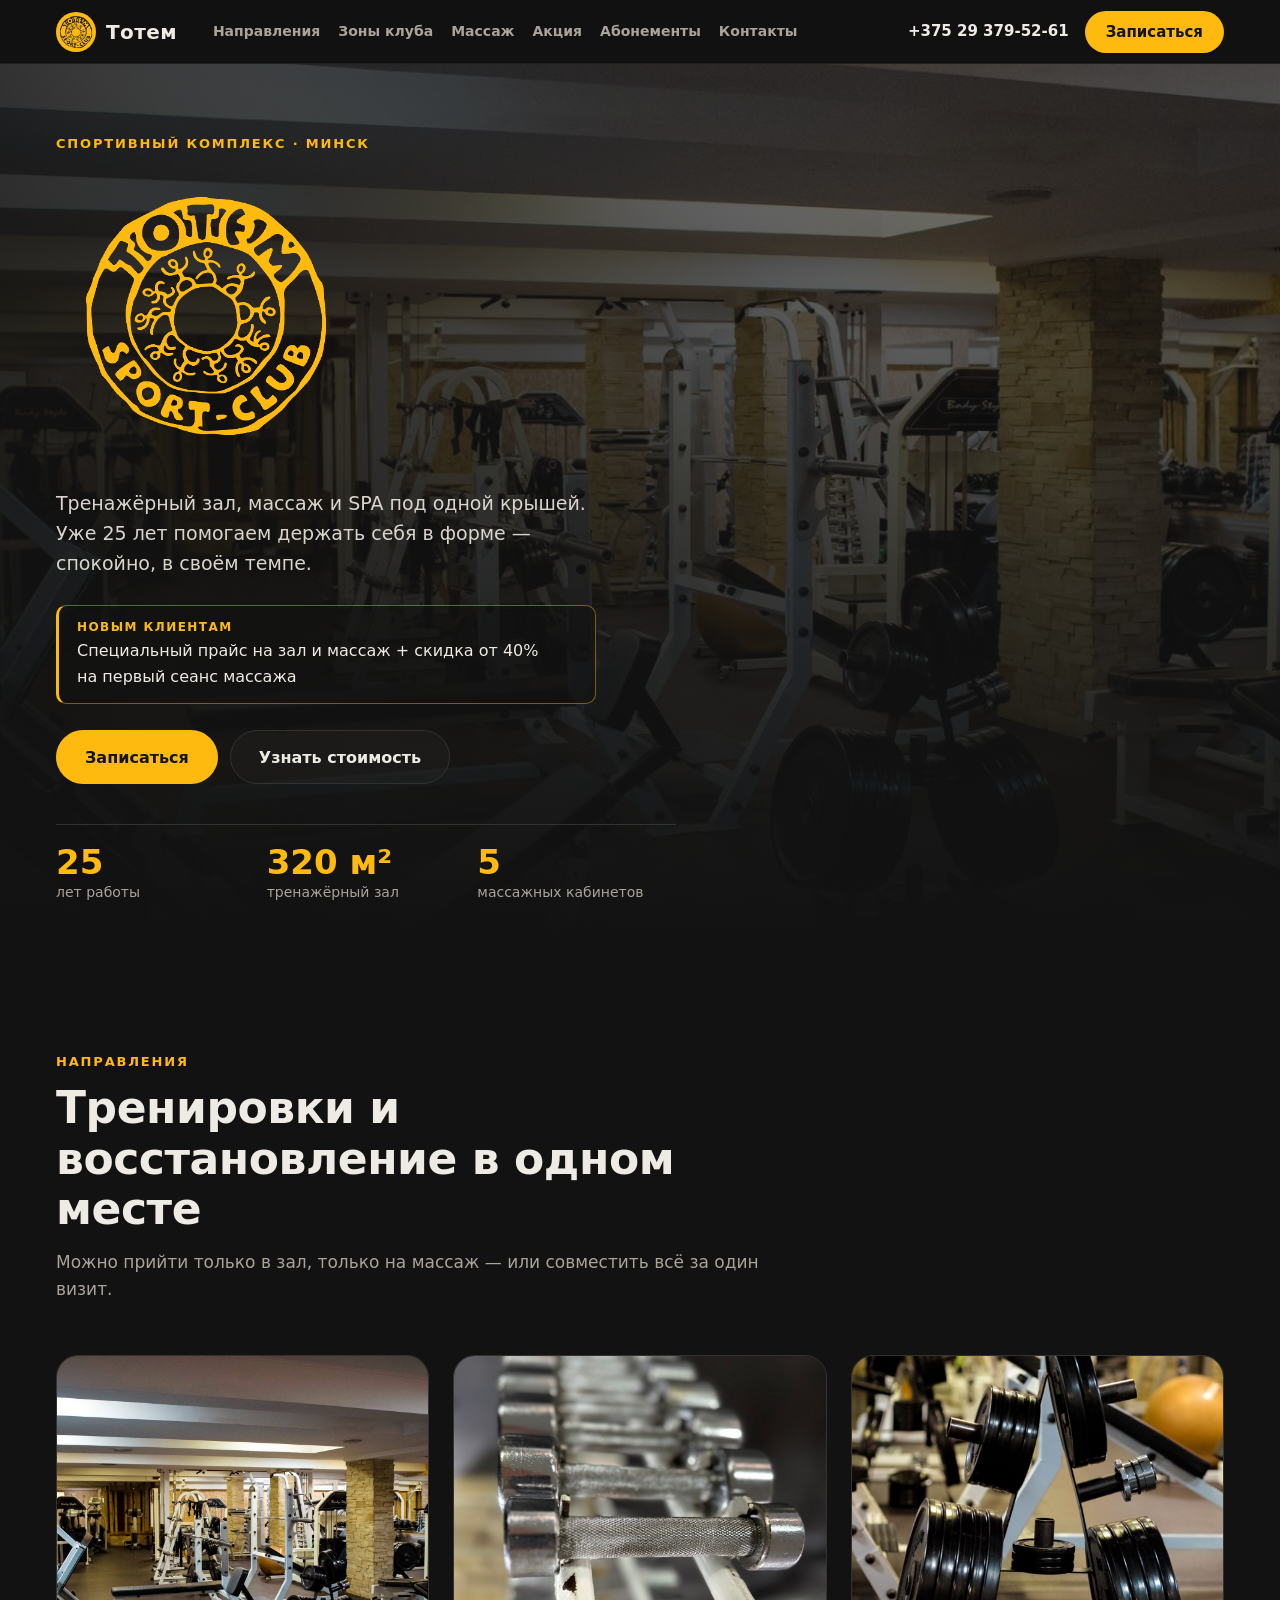
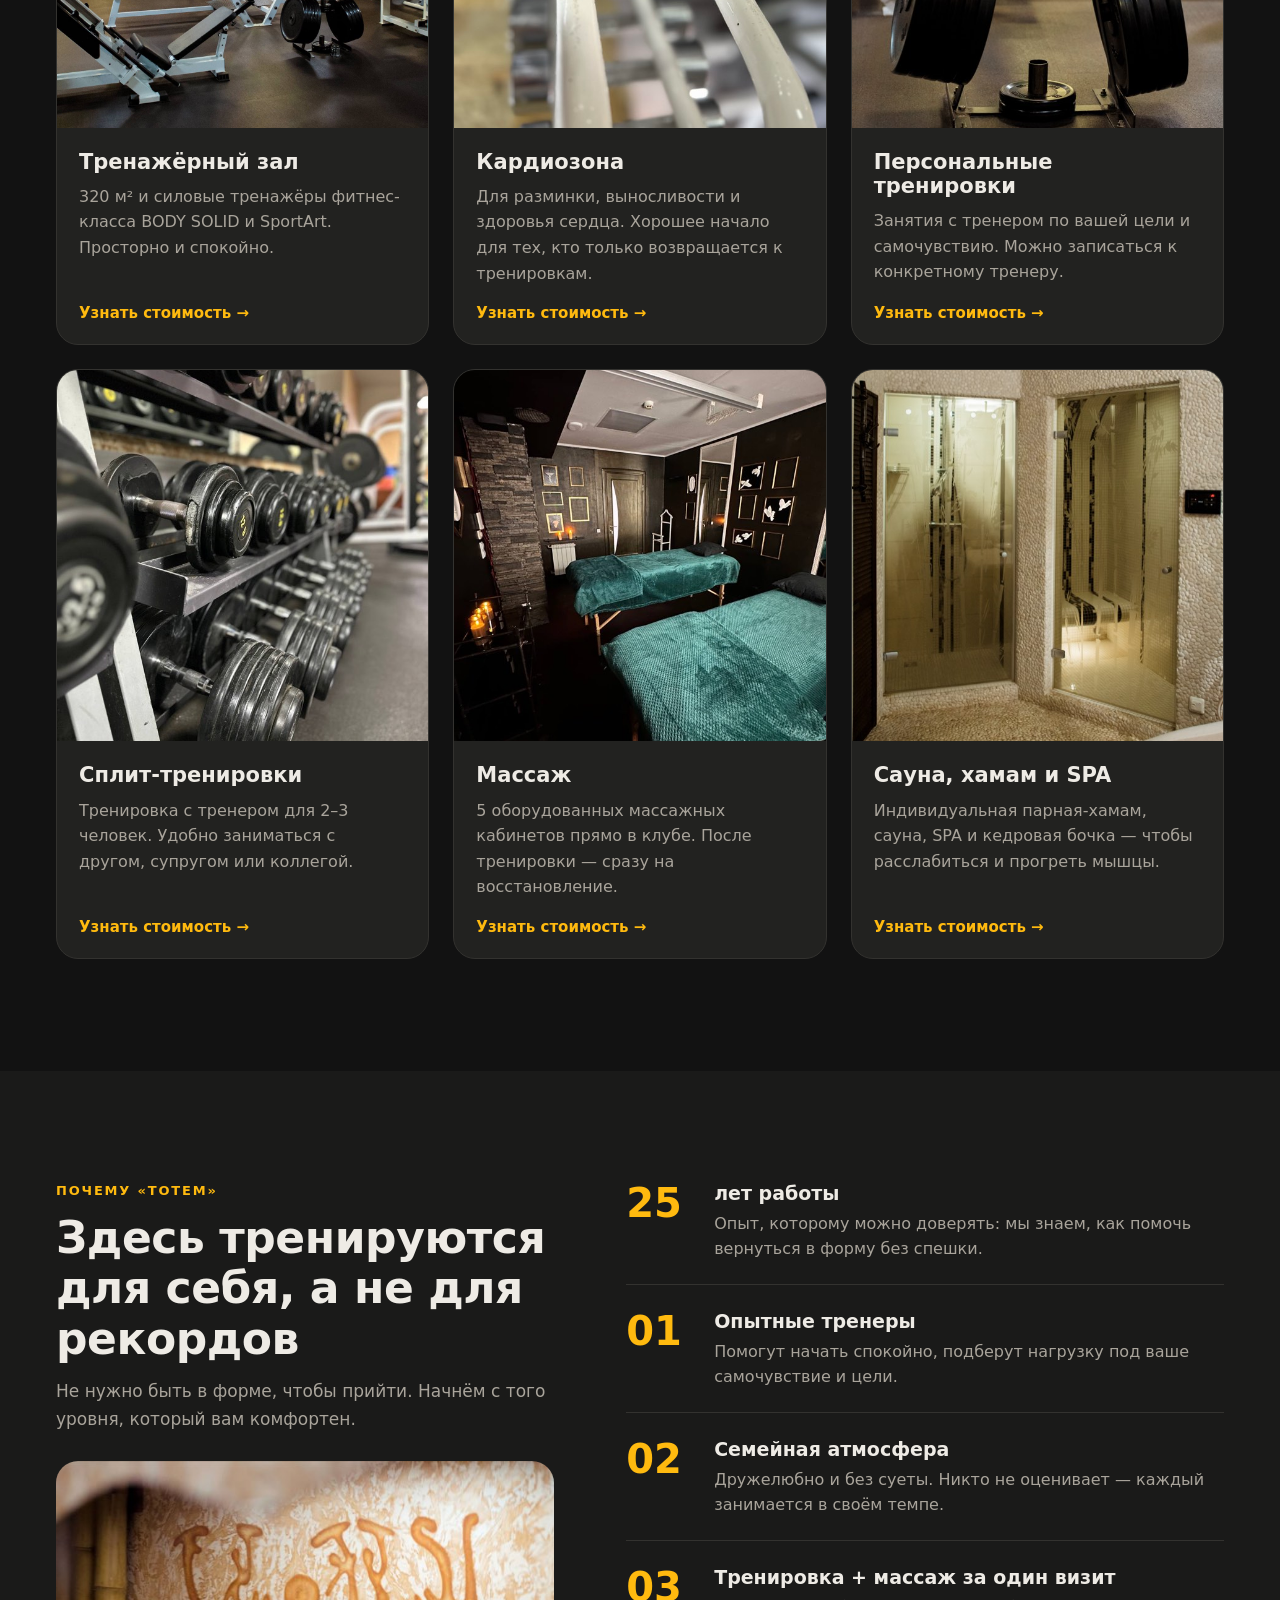
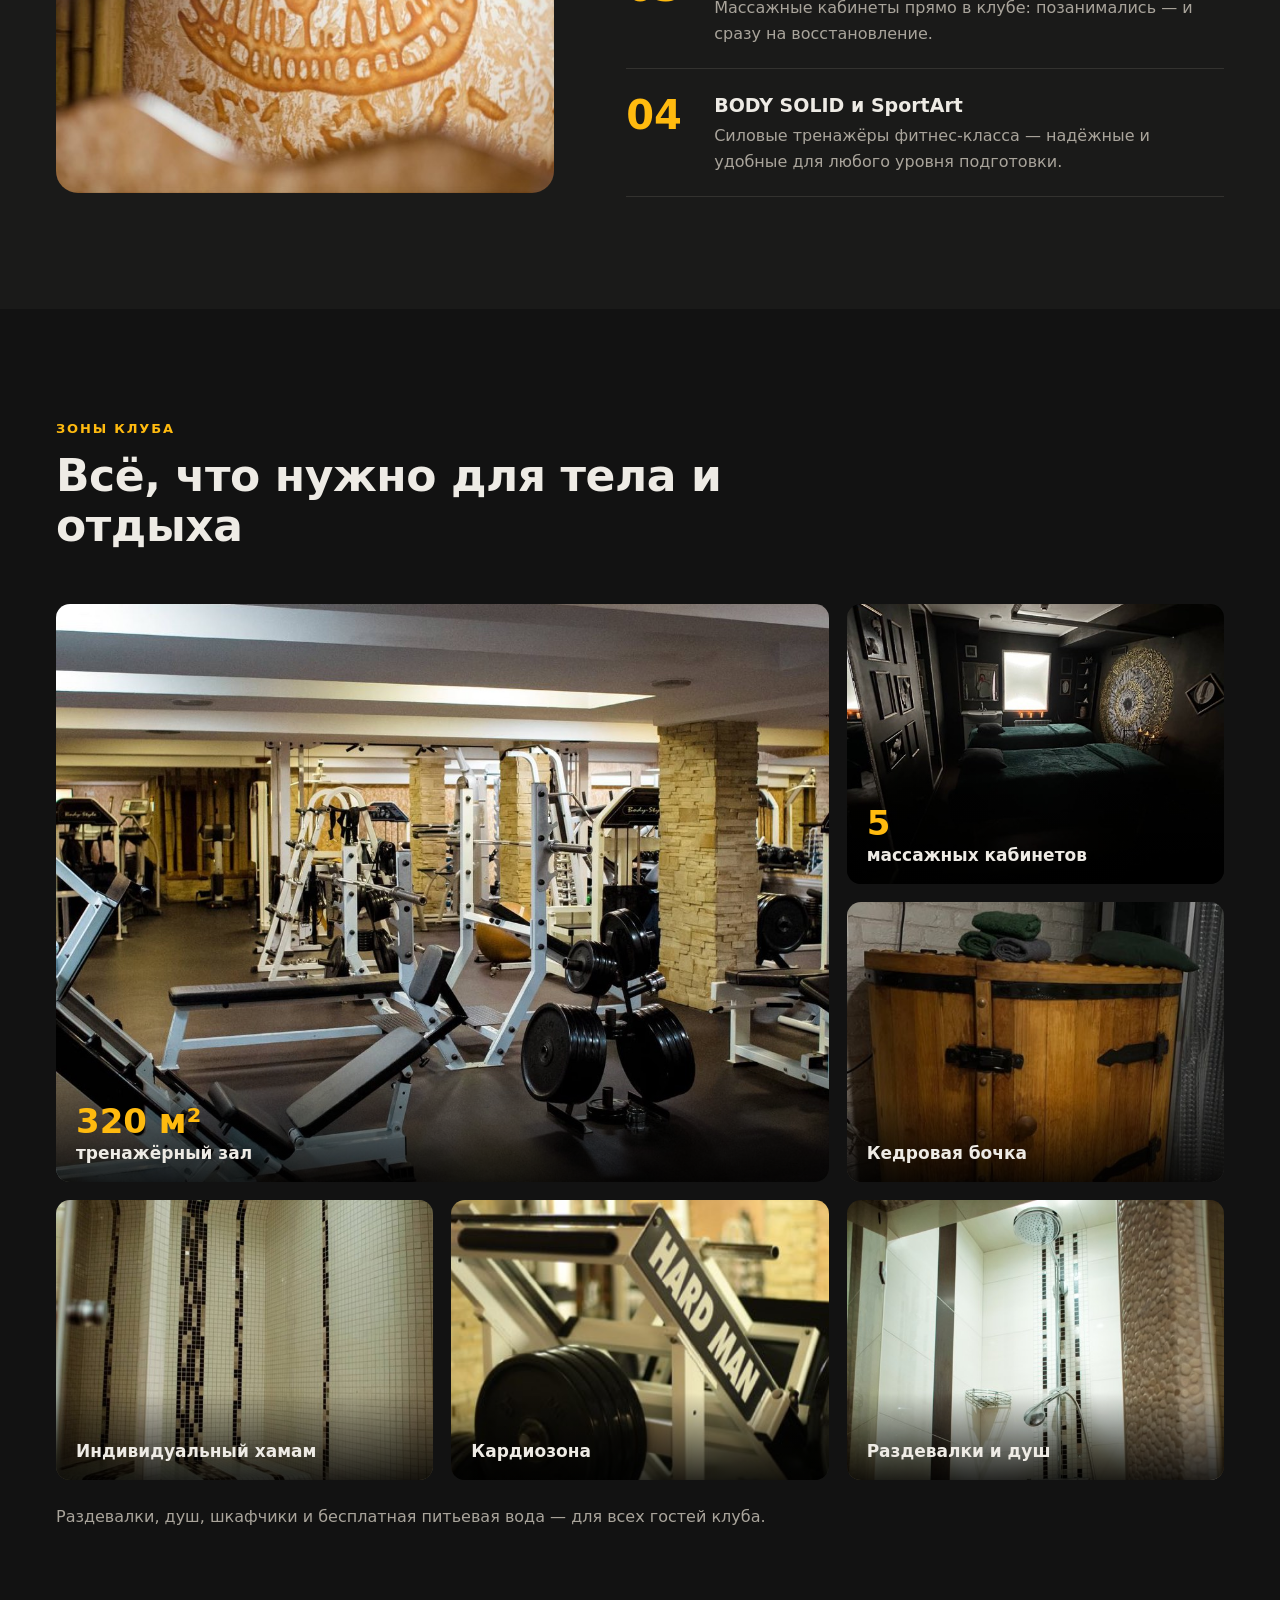
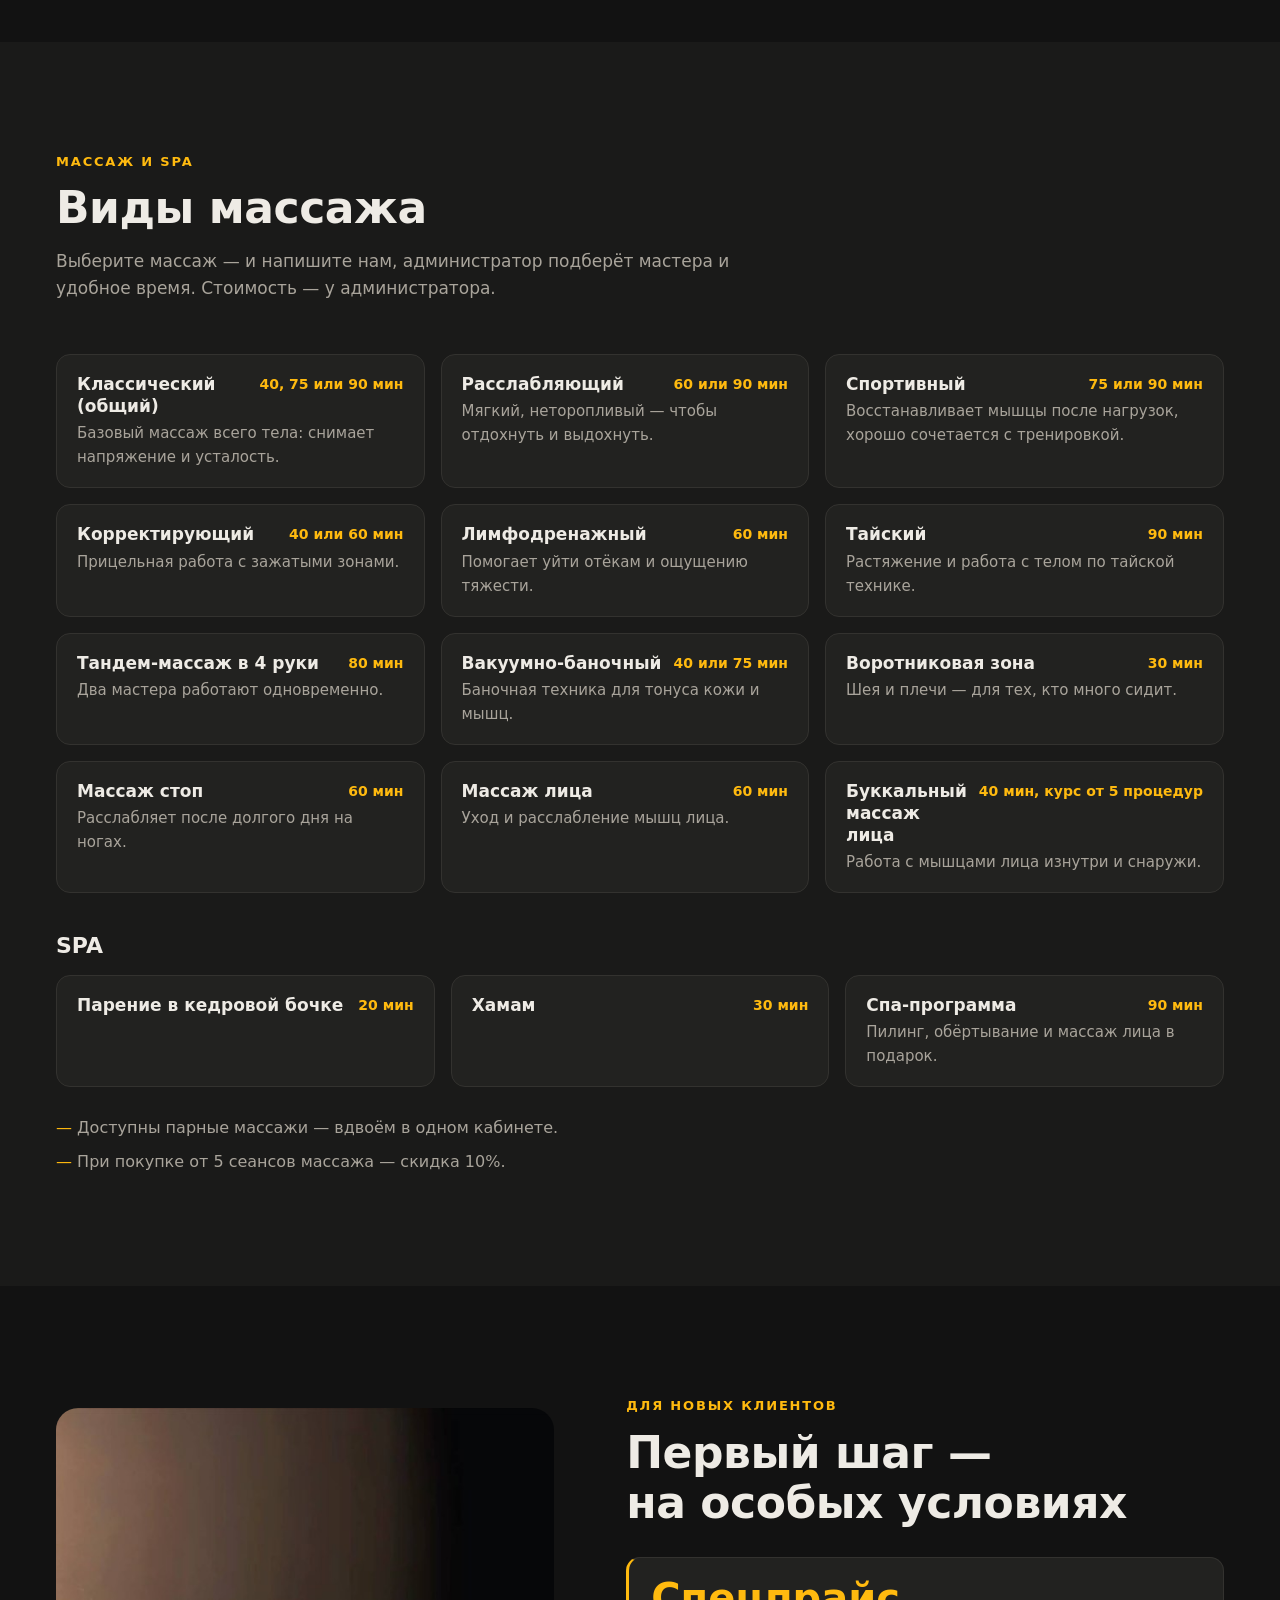
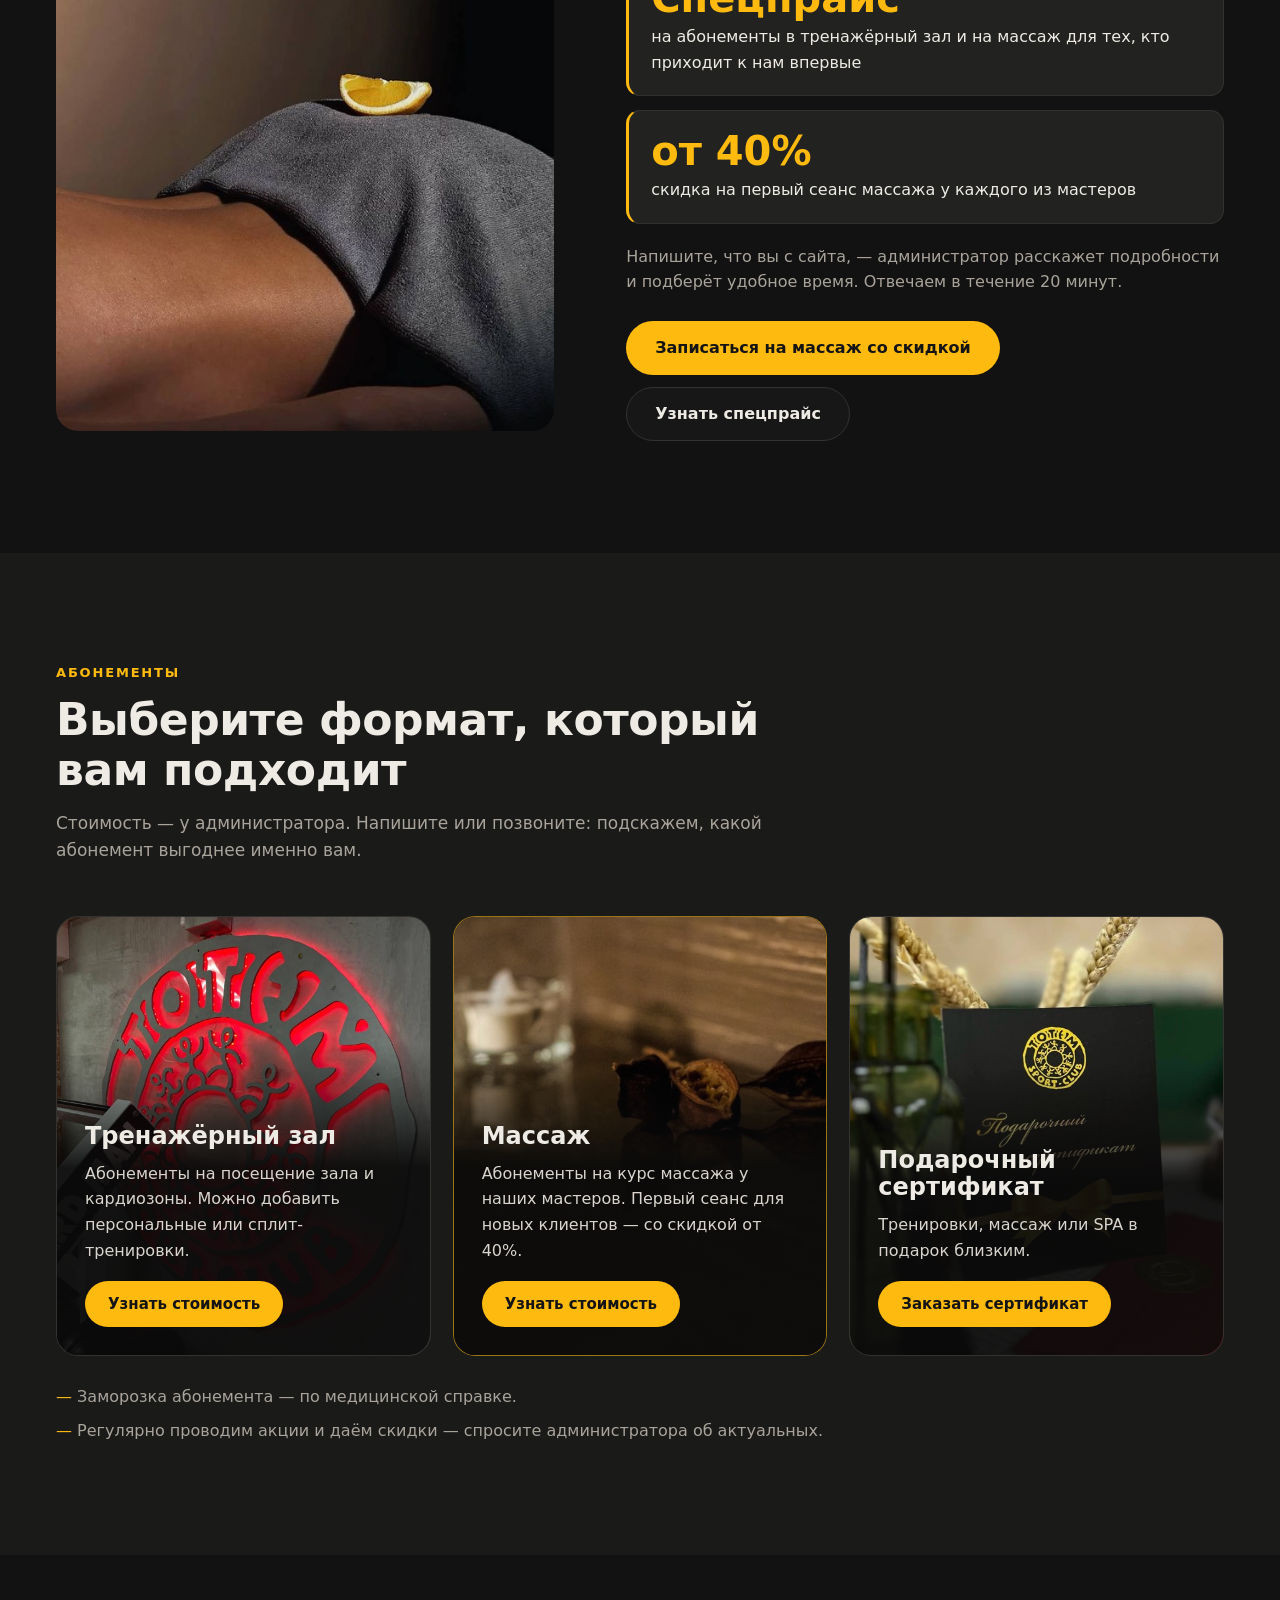
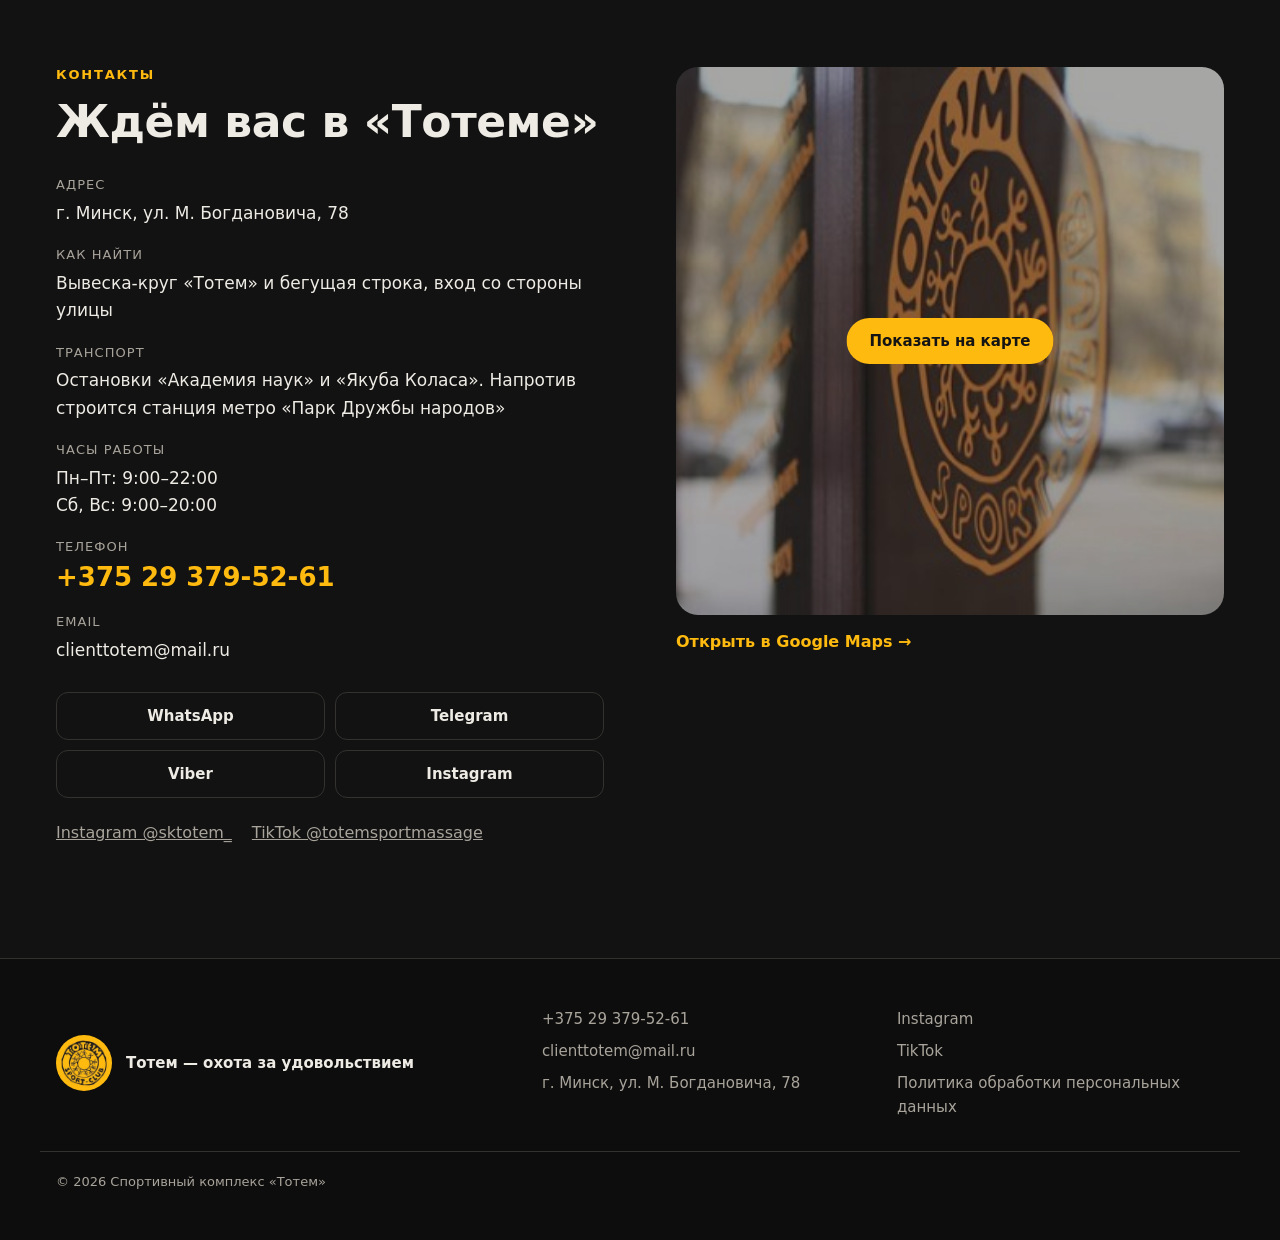
==== index.html @ 0d79fd47 "Часы работы в выходные: 9:00–20:00 Co-Authored-By: Claude Opus 5.5 <noreply@anthropic.com>" ====
<!doctype html>
<html lang="ru">
<head>
  <meta charset="utf-8">
  <meta name="viewport" content="width=device-width, initial-scale=1">
  <title>Тотем — тренажёрный зал и массаж в Минске, ул. Богдановича, 78</title>
  <meta name="description" content="Спортивный комплекс «Тотем» в Минске: тренажёрный зал 320 м², кардиозона, массаж, хамам, сауна и кедровая бочка. 25 лет работы. Спецпрайс для новых клиентов и скидка от 40% на первый массаж.">
  <meta name="theme-color" content="#121212">

  <meta property="og:type" content="website">
  <meta property="og:locale" content="ru_RU">
  <meta property="og:title" content="Тотем — охота за удовольствием">
  <meta property="og:description" content="Тренажёрный зал, массаж и SPA в Минске на ул. Богдановича, 78. 25 лет работы.">
  <meta property="og:image" content="assets/img/og.jpg">
  <!-- УТОЧНИТЬ: после выбора домена указать абсолютные og:url и og:image, canonical -->

  <link rel="icon" type="image/png" href="assets/logo/favicon.png">
  <link rel="apple-touch-icon" href="assets/logo/apple-touch-icon.png">
  <link rel="preload" as="image" href="assets/img/gym-1200.jpg" imagesrcset="assets/img/gym-600.jpg 600w, assets/img/gym-1200.jpg 1200w" imagesizes="100vw">
  <link rel="stylesheet" href="assets/css/style.css">

  <script type="application/ld+json">
  {
    "@context": "https://schema.org",
    "@type": ["HealthClub", "ExerciseGym"],
    "name": "Тотем, спортивный комплекс",
    "slogan": "Тотем — охота за удовольствием",
    "image": "assets/img/og.jpg",
    "telephone": "+375293795261",
    "email": "clienttotem@mail.ru",
    "address": {
      "@type": "PostalAddress",
      "streetAddress": "ул. М. Богдановича, 78",
      "addressLocality": "Минск",
      "addressCountry": "BY"
    },
    "openingHoursSpecification": [{
      "@type": "OpeningHoursSpecification",
      "dayOfWeek": ["Monday", "Tuesday", "Wednesday", "Thursday", "Friday"],
      "opens": "09:00",
      "closes": "22:00"
    }, {
      "@type": "OpeningHoursSpecification",
      "dayOfWeek": ["Saturday", "Sunday"],
      "opens": "09:00",
      "closes": "20:00"
    }],
    "sameAs": [
      "https://www.instagram.com/sktotem_/",
      "https://www.tiktok.com/@totemsportmassage"
    ]
  }
  </script>
</head>
<body>
  <a class="skip-link" href="#main">Перейти к содержимому</a>

  <header class="header" id="top">
    <div class="container header__inner">
      <a class="logo" href="#top" aria-label="Тотем — на главную">
        <img src="assets/logo/logo.png" width="44" height="44" alt="">
        <span class="logo__text">Тотем</span>
      </a>

      <nav class="nav" id="nav" aria-label="Основное меню">
        <ul class="nav__list">
          <li><a href="#services">Направления</a></li>
          <li><a href="#zones">Зоны клуба</a></li>
          <li><a href="#massage">Массаж</a></li>
          <li><a href="#offer">Акция</a></li>
          <li><a href="#memberships">Абонементы</a></li>
          <li><a href="#contacts">Контакты</a></li>
        </ul>
        <a class="btn btn--primary nav__cta" href="https://wa.me/375293795261" data-msg="Здравствуйте! Я с сайта. Хочу записаться.">Записаться</a>
      </nav>

      <a class="header__phone" href="tel:+375293795261">+375 29 379-52-61</a>
      <a class="btn btn--primary header__cta" href="https://wa.me/375293795261" data-msg="Здравствуйте! Я с сайта. Хочу записаться.">Записаться</a>

      <button class="burger" type="button" aria-label="Открыть меню" aria-expanded="false" aria-controls="nav">
        <span></span><span></span><span></span>
      </button>
    </div>
  </header>

  <main id="main">
    <!-- 1. Первый экран -->
    <section class="hero" aria-labelledby="hero-title">
      <picture class="hero__bg">
        <img src="assets/img/gym-1200.jpg"
             srcset="assets/img/gym-600.jpg 600w, assets/img/gym-1200.jpg 1200w"
             sizes="100vw" alt="" fetchpriority="high">
      </picture>
      <div class="container hero__inner">
        <p class="eyebrow">Спортивный комплекс · Минск</p>
        <h1 class="hero__title" id="hero-title"><img class="hero__logo" src="assets/logo/logo-yellow.png" width="500" height="500" alt="Тотем Sport-Club"></h1>
        <p class="hero__lead">Тренажёрный зал, массаж и SPA под одной крышей. Уже 25&nbsp;лет помогаем держать себя в&nbsp;форме — спокойно, в своём темпе.</p>

        <a class="hero__offer" href="#offer">
          <span class="hero__offer-tag">Новым клиентам</span>
          Специальный прайс на зал и массаж + скидка от&nbsp;40% на&nbsp;первый сеанс массажа
        </a>

        <div class="hero__actions">
          <a class="btn btn--primary btn--lg" href="https://wa.me/375293795261" data-msg="Здравствуйте! Я с сайта. Хочу записаться.">Записаться</a>
          <a class="btn btn--ghost btn--lg" href="https://wa.me/375293795261" data-msg="Здравствуйте! Я с сайта. Хочу узнать стоимость абонемента.">Узнать стоимость</a>
        </div>

        <ul class="hero__facts">
          <li><b>25</b> лет работы</li>
          <li><b>320 м²</b> тренажёрный зал</li>
          <li><b>5</b> массажных кабинетов</li>
        </ul>
      </div>
    </section>

    <!-- 2. Направления -->
    <section class="section" id="services" aria-labelledby="services-title">
      <div class="container">
        <header class="section__head">
          <p class="eyebrow">Направления</p>
          <h2 class="section__title" id="services-title">Тренировки и восстановление в одном месте</h2>
          <p class="section__lead">Можно прийти только в зал, только на массаж — или совместить всё за один визит.</p>
        </header>

        <!-- ЧЕРНОВИК: заменить текстом клиента -->
        <div class="cards">
          <article class="card">
            <img class="card__img" src="assets/img/gym-600.jpg" srcset="assets/img/gym-600.jpg 600w, assets/img/gym-1200.jpg 1200w" sizes="(min-width: 1024px) 380px, (min-width: 640px) 50vw, 100vw" width="600" height="600" loading="lazy" alt="Тренажёрный зал «Тотем»: силовые тренажёры и кирпичные колонны">
            <div class="card__body">
              <h3 class="card__title">Тренажёрный зал</h3>
              <p>320&nbsp;м² и силовые тренажёры фитнес-класса BODY SOLID и SportArt. Просторно и спокойно.</p>
              <a class="card__link" href="https://wa.me/375293795261" data-msg="Здравствуйте! Я с сайта. Хочу узнать стоимость абонемента в тренажёрный зал.">Узнать стоимость →</a>
            </div>
          </article>

          <article class="card">
            <img class="card__img" src="assets/img/chrome-600.jpg" srcset="assets/img/chrome-600.jpg 600w, assets/img/chrome-1200.jpg 1200w" sizes="(min-width: 1024px) 380px, (min-width: 640px) 50vw, 100vw" width="600" height="800" loading="lazy" alt="Ряд хромированных гантелей">
            <div class="card__body">
              <h3 class="card__title">Кардиозона</h3>
              <p>Для разминки, выносливости и здоровья сердца. Хорошее начало для тех, кто только возвращается к тренировкам.</p>
              <a class="card__link" href="https://wa.me/375293795261" data-msg="Здравствуйте! Я с сайта. Хочу узнать стоимость абонемента в тренажёрный зал.">Узнать стоимость →</a>
            </div>
          </article>

          <article class="card">
            <img class="card__img" src="assets/img/plates-600.jpg" srcset="assets/img/plates-600.jpg 600w, assets/img/plates-1200.jpg 1200w" sizes="(min-width: 1024px) 380px, (min-width: 640px) 50vw, 100vw" width="600" height="900" loading="lazy" alt="Стойка с блинами для штанги в тренажёрном зале">
            <div class="card__body">
              <h3 class="card__title">Персональные тренировки</h3>
              <p>Занятия с тренером по вашей цели и самочувствию. Можно записаться к конкретному тренеру.</p>
              <a class="card__link" href="https://wa.me/375293795261" data-msg="Здравствуйте! Я с сайта. Хочу узнать стоимость персональных тренировок.">Узнать стоимость →</a>
            </div>
          </article>

          <article class="card">
            <img class="card__img" src="assets/img/dumbbells-600.jpg" srcset="assets/img/dumbbells-600.jpg 600w, assets/img/dumbbells-1200.jpg 960w" sizes="(min-width: 1024px) 380px, (min-width: 640px) 50vw, 100vw" width="600" height="800" loading="lazy" alt="Стойка с гантелями в зале">
            <div class="card__body">
              <h3 class="card__title">Сплит-тренировки</h3>
              <p>Тренировка с тренером для 2–3 человек. Удобно заниматься с другом, супругом или коллегой.</p>
              <a class="card__link" href="https://wa.me/375293795261" data-msg="Здравствуйте! Я с сайта. Хочу узнать стоимость сплит-тренировок.">Узнать стоимость →</a>
            </div>
          </article>

          <article class="card">
            <img class="card__img" src="assets/img/massage-600.jpg" srcset="assets/img/massage-600.jpg 600w, assets/img/massage-1200.jpg 960w" sizes="(min-width: 1024px) 380px, (min-width: 640px) 50vw, 100vw" width="600" height="800" loading="lazy" alt="Массажный кабинет с двумя столами и тёплым светом свечей">
            <div class="card__body">
              <h3 class="card__title">Массаж</h3>
              <p>5 оборудованных массажных кабинетов прямо в клубе. После тренировки — сразу на восстановление.</p>
              <a class="card__link" href="https://wa.me/375293795261" data-msg="Здравствуйте! Я с сайта. Хочу узнать стоимость массажа.">Узнать стоимость →</a>
            </div>
          </article>

          <article class="card">
            <img class="card__img card__img--doors" src="assets/img/hamam-doors-600.jpg" srcset="assets/img/hamam-doors-600.jpg 600w, assets/img/hamam-doors-1200.jpg 1200w" sizes="(min-width: 1024px) 380px, (min-width: 640px) 50vw, 100vw" width="600" height="900" loading="lazy" alt="Стеклянные двери в хамам и душевую">
            <div class="card__body">
              <h3 class="card__title">Сауна, хамам и SPA</h3>
              <p>Индивидуальная парная-хамам, сауна, SPA и кедровая бочка — чтобы расслабиться и прогреть мышцы.</p>
              <a class="card__link" href="https://wa.me/375293795261" data-msg="Здравствуйте! Я с сайта. Хочу узнать стоимость сауны, хамама и SPA.">Узнать стоимость →</a>
            </div>
          </article>
        </div>
      </div>
    </section>

    <!-- 3. Почему мы -->
    <section class="section section--alt" id="why" aria-labelledby="why-title">
      <div class="container why">
        <div class="why__intro">
          <p class="eyebrow">Почему «Тотем»</p>
          <h2 class="section__title" id="why-title">Здесь тренируются для себя, а&nbsp;не&nbsp;для рекордов</h2>
          <p class="section__lead">Не нужно быть в форме, чтобы прийти. Начнём с того уровня, который вам комфортен.</p>
          <img class="why__img" src="assets/img/wallart-600.jpg" srcset="assets/img/wallart-600.jpg 600w, assets/img/wallart-1200.jpg 1200w" sizes="(min-width: 1024px) 480px, 100vw" width="600" height="400" loading="lazy" alt="Рисунок в стиле наскальной живописи на стене клуба">
        </div>
        <ol class="why__list">
          <li>
            <span class="why__num">25</span>
            <div><h3>лет работы</h3><p>Опыт, которому можно доверять: мы знаем, как помочь вернуться в форму без спешки.</p></div>
          </li>
          <li>
            <span class="why__num">01</span>
            <!-- УТОЧНИТЬ: формулировку про тренеров («сертифицированные, опыт от 20 лет») -->
            <div><h3>Опытные тренеры</h3><p>Помогут начать спокойно, подберут нагрузку под ваше самочувствие и цели.</p></div>
          </li>
          <li>
            <span class="why__num">02</span>
            <div><h3>Семейная атмосфера</h3><p>Дружелюбно и без суеты. Никто не оценивает — каждый занимается в своём темпе.</p></div>
          </li>
          <li>
            <span class="why__num">03</span>
            <div><h3>Тренировка + массаж за один визит</h3><p>Массажные кабинеты прямо в клубе: позанимались — и сразу на восстановление.</p></div>
          </li>
          <li>
            <span class="why__num">04</span>
            <div><h3>BODY SOLID и SportArt</h3><p>Силовые тренажёры фитнес-класса — надёжные и удобные для любого уровня подготовки.</p></div>
          </li>
        </ol>
      </div>
    </section>

    <!-- 4. Зоны клуба -->
    <section class="section" id="zones" aria-labelledby="zones-title">
      <div class="container">
        <header class="section__head">
          <p class="eyebrow">Зоны клуба</p>
          <h2 class="section__title" id="zones-title">Всё, что нужно для тела и отдыха</h2>
        </header>

        <div class="zones">
          <figure class="zone zone--wide">
            <img src="assets/img/gym-600.jpg" srcset="assets/img/gym-600.jpg 600w, assets/img/gym-1200.jpg 1200w" sizes="(min-width: 1024px) 760px, 100vw" width="600" height="600" loading="lazy" alt="Общий вид тренажёрного зала">
            <figcaption><b>320 м²</b> тренажёрный зал</figcaption>
          </figure>
          <figure class="zone">
            <img src="assets/img/massage2-600.jpg" srcset="assets/img/massage2-600.jpg 600w, assets/img/massage2-1200.jpg 960w" sizes="(min-width: 1024px) 380px, 50vw" width="600" height="800" loading="lazy" alt="Массажный кабинет в приглушённом свете">
            <figcaption><b>5</b> массажных кабинетов</figcaption>
          </figure>
          <figure class="zone">
            <img class="zone__img--barrel" src="assets/img/barrel-600.jpg" srcset="assets/img/barrel-600.jpg 600w, assets/img/barrel-1200.jpg 960w" sizes="(min-width: 1024px) 380px, 50vw" width="600" height="800" loading="lazy" alt="Деревянная кедровая бочка">
            <figcaption>Кедровая бочка</figcaption>
          </figure>
          <figure class="zone">
            <img src="assets/img/hamam-600.jpg" srcset="assets/img/hamam-600.jpg 600w, assets/img/hamam-1200.jpg 853w" sizes="(min-width: 1024px) 380px, 50vw" width="600" height="900" loading="lazy" alt="Индивидуальный хамам с мозаичной отделкой">
            <figcaption>Индивидуальный хамам</figcaption>
          </figure>
          <figure class="zone">
            <img class="zone__img--hardman" src="assets/img/hardman-wide-600.jpg" srcset="assets/img/hardman-wide-600.jpg 600w, assets/img/hardman-wide-1200.jpg 1200w" sizes="(min-width: 1024px) 380px, 50vw" width="600" height="337" loading="lazy" alt="Тренажёр Hard Man с блинами в зале">
            <figcaption>Кардиозона</figcaption>
          </figure>
          <figure class="zone">
            <img class="zone__img--top" src="assets/img/shower-600.jpg" srcset="assets/img/shower-600.jpg 600w, assets/img/shower-1200.jpg 1200w" sizes="(min-width: 1024px) 380px, 50vw" width="600" height="900" loading="lazy" alt="Душевая с мозаичной плиткой">
            <figcaption>Раздевалки и душ</figcaption>
          </figure>
        </div>

        <p class="zones__note">Раздевалки, душ, шкафчики и бесплатная питьевая вода — для всех гостей клуба.</p>
      </div>
    </section>

    <!-- 5. Массаж и SPA -->
    <section class="section section--alt" id="massage" aria-labelledby="massage-title">
      <div class="container">
        <header class="section__head">
          <p class="eyebrow">Массаж и SPA</p>
          <h2 class="section__title" id="massage-title">Виды массажа</h2>
          <p class="section__lead">Выберите массаж — и напишите нам, администратор подберёт мастера и удобное время. Стоимость — у администратора.</p>
        </header>

        <!-- ЧЕРНОВИК: короткие описания массажей заменить текстом клиента. Названия и длительность — из прайса клуба -->
        <ul class="massages">
          <li>
            <a class="massage" href="https://wa.me/375293795261" data-msg="Здравствуйте! Я с сайта. Хочу записаться на массаж: классический (общий).">
              <span class="massage__name">Классический (общий)</span>
              <span class="massage__time">40, 75 или 90 мин</span>
              <span class="massage__desc">Базовый массаж всего тела: снимает напряжение и усталость.</span>
            </a>
          </li>
          <li>
            <a class="massage" href="https://wa.me/375293795261" data-msg="Здравствуйте! Я с сайта. Хочу записаться на массаж: расслабляющий.">
              <span class="massage__name">Расслабляющий</span>
              <span class="massage__time">60 или 90 мин</span>
              <span class="massage__desc">Мягкий, неторопливый — чтобы отдохнуть и выдохнуть.</span>
            </a>
          </li>
          <li>
            <a class="massage" href="https://wa.me/375293795261" data-msg="Здравствуйте! Я с сайта. Хочу записаться на массаж: спортивный.">
              <span class="massage__name">Спортивный</span>
              <span class="massage__time">75 или 90 мин</span>
              <span class="massage__desc">Восстанавливает мышцы после нагрузок, хорошо сочетается с тренировкой.</span>
            </a>
          </li>
          <li>
            <a class="massage" href="https://wa.me/375293795261" data-msg="Здравствуйте! Я с сайта. Хочу записаться на массаж: корректирующий.">
              <span class="massage__name">Корректирующий</span>
              <span class="massage__time">40 или 60 мин</span>
              <span class="massage__desc">Прицельная работа с зажатыми зонами.</span>
            </a>
          </li>
          <li>
            <a class="massage" href="https://wa.me/375293795261" data-msg="Здравствуйте! Я с сайта. Хочу записаться на массаж: лимфодренажный.">
              <span class="massage__name">Лимфодренажный</span>
              <span class="massage__time">60 мин</span>
              <span class="massage__desc">Помогает уйти отёкам и ощущению тяжести.</span>
            </a>
          </li>
          <li>
            <a class="massage" href="https://wa.me/375293795261" data-msg="Здравствуйте! Я с сайта. Хочу записаться на массаж: тайский.">
              <span class="massage__name">Тайский</span>
              <span class="massage__time">90 мин</span>
              <span class="massage__desc">Растяжение и работа с телом по тайской технике.</span>
            </a>
          </li>
          <li>
            <a class="massage" href="https://wa.me/375293795261" data-msg="Здравствуйте! Я с сайта. Хочу записаться: тандем-массаж в 4 руки.">
              <span class="massage__name">Тандем-массаж в 4 руки</span>
              <span class="massage__time">80 мин</span>
              <span class="massage__desc">Два мастера работают одновременно.</span>
            </a>
          </li>
          <li>
            <a class="massage" href="https://wa.me/375293795261" data-msg="Здравствуйте! Я с сайта. Хочу записаться на массаж: вакуумно-баночный.">
              <span class="massage__name">Вакуумно-баночный</span>
              <span class="massage__time">40 или 75 мин</span>
              <span class="massage__desc">Баночная техника для тонуса кожи и мышц.</span>
            </a>
          </li>
          <li>
            <a class="massage" href="https://wa.me/375293795261" data-msg="Здравствуйте! Я с сайта. Хочу записаться на массаж: воротниковая зона.">
              <span class="massage__name">Воротниковая зона</span>
              <span class="massage__time">30 мин</span>
              <span class="massage__desc">Шея и плечи — для тех, кто много сидит.</span>
            </a>
          </li>
          <li>
            <a class="massage" href="https://wa.me/375293795261" data-msg="Здравствуйте! Я с сайта. Хочу записаться: массаж стоп.">
              <span class="massage__name">Массаж стоп</span>
              <span class="massage__time">60 мин</span>
              <span class="massage__desc">Расслабляет после долгого дня на ногах.</span>
            </a>
          </li>
          <li>
            <a class="massage" href="https://wa.me/375293795261" data-msg="Здравствуйте! Я с сайта. Хочу записаться: массаж лица.">
              <span class="massage__name">Массаж лица</span>
              <span class="massage__time">60 мин</span>
              <span class="massage__desc">Уход и расслабление мышц лица.</span>
            </a>
          </li>
          <li>
            <a class="massage" href="https://wa.me/375293795261" data-msg="Здравствуйте! Я с сайта. Хочу записаться: буккальный массаж лица.">
              <span class="massage__name">Буккальный массаж лица</span>
              <span class="massage__time">40 мин, курс от 5 процедур</span>
              <span class="massage__desc">Работа с мышцами лица изнутри и снаружи.</span>
            </a>
          </li>
        </ul>

        <h3 class="massages__subtitle">SPA</h3>
        <ul class="massages massages--spa">
          <li>
            <a class="massage" href="https://wa.me/375293795261" data-msg="Здравствуйте! Я с сайта. Хочу записаться: парение в кедровой бочке.">
              <span class="massage__name">Парение в кедровой бочке</span>
              <span class="massage__time">20 мин</span>
            </a>
          </li>
          <li>
            <a class="massage" href="https://wa.me/375293795261" data-msg="Здравствуйте! Я с сайта. Хочу записаться: хамам.">
              <span class="massage__name">Хамам</span>
              <span class="massage__time">30 мин</span>
            </a>
          </li>
          <li>
            <a class="massage" href="https://wa.me/375293795261" data-msg="Здравствуйте! Я с сайта. Хочу записаться: спа-программа.">
              <span class="massage__name">Спа-программа</span>
              <span class="massage__time">90 мин</span>
              <span class="massage__desc">Пилинг, обёртывание и массаж лица в подарок.</span>
            </a>
          </li>
        </ul>

        <ul class="plans__notes">
          <li>Доступны парные массажи — вдвоём в одном кабинете.</li>
          <li>При покупке от 5 сеансов массажа — скидка 10%.</li>
        </ul>
      </div>
    </section>

    <!-- 6. Акция для новых клиентов -->
    <section class="section" id="offer" aria-labelledby="offer-title">
      <div class="container offer">
        <div class="offer__media">
          <img src="assets/img/massage-promo-600.jpg" srcset="assets/img/massage-promo-600.jpg 600w, assets/img/massage-promo-1200.jpg 1048w" sizes="(min-width: 1024px) 480px, 100vw" width="600" height="733" loading="lazy" alt="Спина под полотенцем на массажном столе">
        </div>
        <div class="offer__body">
          <p class="eyebrow">Для новых клиентов</p>
          <h2 class="section__title" id="offer-title">Первый шаг — на&nbsp;особых условиях</h2>
          <ul class="offer__list">
            <li>
              <span class="offer__big">Спецпрайс</span>
              <span>на абонементы в тренажёрный зал и на массаж для тех, кто приходит к нам впервые</span>
            </li>
            <li>
              <span class="offer__big">от 40%</span>
              <span>скидка на первый сеанс массажа у каждого из мастеров</span>
            </li>
          </ul>
          <!-- УТОЧНИТЬ: условия акции, которые можно показать на сайте -->
          <p class="offer__hint">Напишите, что вы с сайта, — администратор расскажет подробности и подберёт удобное время. Отвечаем в течение 20 минут.</p>
          <div class="offer__actions">
            <a class="btn btn--primary btn--lg" href="https://wa.me/375293795261" data-msg="Здравствуйте! Я с сайта. Хочу записаться на массаж со скидкой для новых клиентов.">Записаться на массаж со скидкой</a>
            <a class="btn btn--ghost btn--lg" href="https://wa.me/375293795261" data-msg="Здравствуйте! Я с сайта. Хочу узнать спецпрайс для новых клиентов.">Узнать спецпрайс</a>
          </div>
        </div>
      </div>
    </section>

    <!-- 7. Абонементы -->
    <section class="section section--alt" id="memberships" aria-labelledby="memberships-title">
      <div class="container">
        <header class="section__head">
          <p class="eyebrow">Абонементы</p>
          <h2 class="section__title" id="memberships-title">Выберите формат, который вам подходит</h2>
          <p class="section__lead">Стоимость — у администратора. Напишите или позвоните: подскажем, какой абонемент выгоднее именно вам.</p>
        </header>

        <!-- УТОЧНИТЬ: список видов абонементов (без цен) -->
        <div class="plans">
          <article class="plan plan--photo">
            <img src="assets/img/logo-wall-600.jpg" srcset="assets/img/logo-wall-600.jpg 600w, assets/img/logo-wall-960.jpg 960w" sizes="(min-width: 768px) 380px, 100vw" width="600" height="800" loading="lazy" alt="Светящийся логотип «Тотем Sport-Club» на стене зала">
            <div class="plan__overlay">
              <h3 class="plan__title">Тренажёрный зал</h3>
              <p>Абонементы на посещение зала и кардиозоны. Можно добавить персональные или сплит-тренировки.</p>
              <a class="btn btn--primary" href="https://wa.me/375293795261" data-msg="Здравствуйте! Я с сайта. Хочу узнать стоимость абонемента в тренажёрный зал.">Узнать стоимость</a>
            </div>
          </article>
          <article class="plan plan--photo plan--accent">
            <img class="plan__img--spa" src="assets/img/spa-600.jpg" srcset="assets/img/spa-600.jpg 600w, assets/img/spa-1200.jpg 1200w" sizes="1000px" width="600" height="400" loading="lazy" alt="Свечи и сухоцветы на полке в SPA-зоне">
            <div class="plan__overlay">
              <h3 class="plan__title">Массаж</h3>
              <p>Абонементы на курс массажа у наших мастеров. Первый сеанс для новых клиентов — со скидкой от 40%.</p>
              <a class="btn btn--primary" href="https://wa.me/375293795261" data-msg="Здравствуйте! Я с сайта. Хочу узнать стоимость абонемента на массаж.">Узнать стоимость</a>
            </div>
          </article>
          <article class="plan plan--photo">
            <img class="plan__img--cert" src="assets/img/certificate-600.jpg" srcset="assets/img/certificate-600.jpg 600w, assets/img/certificate-1200.jpg 960w" sizes="(min-width: 1024px) 380px, 100vw" width="600" height="800" loading="lazy" alt="Подарочный сертификат «Тотем» в чёрном конверте с золотой лентой">
            <div class="plan__overlay">
              <h3 class="plan__title">Подарочный сертификат</h3>
              <p>Тренировки, массаж или SPA в подарок близким.</p>
              <a class="btn btn--primary" href="https://wa.me/375293795261" data-msg="Здравствуйте! Я с сайта. Хочу купить подарочный сертификат.">Заказать сертификат</a>
            </div>
          </article>
        </div>

        <ul class="plans__notes">
          <li>Заморозка абонемента — по медицинской справке.</li>
          <li>Регулярно проводим акции и даём скидки — спросите администратора об актуальных.</li>
        </ul>
      </div>
    </section>

    <!-- 8. Контакты -->
    <section class="section" id="contacts" aria-labelledby="contacts-title">
      <div class="container contacts">
        <div class="contacts__info">
          <p class="eyebrow">Контакты</p>
          <h2 class="section__title" id="contacts-title">Ждём вас в «Тотеме»</h2>

          <dl class="contacts__list">
            <div>
              <dt>Адрес</dt>
              <dd>г. Минск, ул. М. Богдановича, 78</dd>
            </div>
            <div>
              <dt>Как найти</dt>
              <dd>Вывеска-круг «Тотем» и бегущая строка, вход со стороны улицы</dd>
            </div>
            <div>
              <dt>Транспорт</dt>
              <!-- УТОЧНИТЬ: точное название остановки («Академия наук»?) -->
              <dd>Остановки «Академия наук» и «Якуба Коласа». Напротив строится станция метро «Парк Дружбы народов»</dd>
            </div>
            <div>
              <dt>Часы работы</dt>
              <dd>Пн–Пт: 9:00–22:00<br>Сб, Вс: 9:00–20:00</dd>
            </div>
            <div>
              <dt>Телефон</dt>
              <dd><a class="contacts__phone" href="tel:+375293795261">+375 29 379-52-61</a></dd>
            </div>
            <div>
              <dt>Email</dt>
              <dd><a href="mailto:clienttotem@mail.ru">clienttotem@mail.ru</a></dd>
            </div>
          </dl>

          <div class="messengers" aria-label="Написать нам">
            <a class="messenger" href="https://wa.me/375293795261" data-msg="Здравствуйте! Я с сайта. Хочу записаться." target="_blank" rel="noopener">WhatsApp</a>
            <!-- УТОЧНИТЬ: username в Telegram; пока ссылка по номеру телефона -->
            <a class="messenger" href="https://t.me/+375293795261" target="_blank" rel="noopener">Telegram</a>
            <a class="messenger" href="viber://chat?number=%2B375293795261">Viber</a>
            <a class="messenger" href="https://ig.me/m/sktotem_" target="_blank" rel="noopener">Instagram</a>
          </div>

          <div class="socials">
            <a href="https://www.instagram.com/sktotem_/" target="_blank" rel="noopener">Instagram @sktotem_</a>
            <a href="https://www.tiktok.com/@totemsportmassage" target="_blank" rel="noopener">TikTok @totemsportmassage</a>
          </div>
        </div>

        <div class="contacts__map">
          <div class="map" id="map">
            <img src="assets/img/entrance-600.jpg" srcset="assets/img/entrance-600.jpg 600w, assets/img/entrance-1200.jpg 1200w" sizes="(min-width: 1024px) 560px, 100vw" width="600" height="337" loading="lazy" alt="Вход в клуб с круглым логотипом «Тотем» на колонне">
            <button class="btn btn--primary map__btn" type="button" data-map-src="https://yandex.ru/map-widget/v1/?text=%D0%9C%D0%B8%D0%BD%D1%81%D0%BA%2C%20%D1%83%D0%BB%D0%B8%D1%86%D0%B0%20%D0%9C%D0%B0%D0%BA%D1%81%D0%B8%D0%BC%D0%B0%20%D0%91%D0%BE%D0%B3%D0%B4%D0%B0%D0%BD%D0%BE%D0%B2%D0%B8%D1%87%D0%B0%2C%2078&amp;z=16">Показать на карте</button>
          </div>
          <a class="map__link" href="https://www.google.com/maps/search/?api=1&amp;query=%D0%9C%D0%B8%D0%BD%D1%81%D0%BA%2C%20%D1%83%D0%BB%D0%B8%D1%86%D0%B0%20%D0%9C%D0%B0%D0%BA%D1%81%D0%B8%D0%BC%D0%B0%20%D0%91%D0%BE%D0%B3%D0%B4%D0%B0%D0%BD%D0%BE%D0%B2%D0%B8%D1%87%D0%B0%2C%2078" target="_blank" rel="noopener">Открыть в Google Maps →</a>
        </div>
      </div>
    </section>
  </main>

  <footer class="footer">
    <div class="container footer__inner">
      <div class="footer__brand">
        <img src="assets/logo/logo.png" width="56" height="56" alt="Логотип «Тотем Sport-Club»" loading="lazy">
        <p>Тотем — охота за удовольствием</p>
      </div>
      <div class="footer__col">
        <a href="tel:+375293795261">+375 29 379-52-61</a>
        <a href="mailto:clienttotem@mail.ru">clienttotem@mail.ru</a>
        <span>г. Минск, ул. М. Богдановича, 78</span>
      </div>
      <div class="footer__col">
        <a href="https://www.instagram.com/sktotem_/" target="_blank" rel="noopener">Instagram</a>
        <a href="https://www.tiktok.com/@totemsportmassage" target="_blank" rel="noopener">TikTok</a>
        <a href="privacy.html">Политика обработки персональных данных</a>
      </div>
    </div>
    <div class="container footer__copy">© <span id="year">2026</span> Спортивный комплекс «Тотем»</div>
  </footer>

  <!-- Плавающая кнопка связи (мобильные) -->
  <a class="fab" href="https://wa.me/375293795261" data-msg="Здравствуйте! Я с сайта. Хочу записаться." aria-label="Написать нам">
    <svg viewBox="0 0 24 24" width="26" height="26" aria-hidden="true"><path fill="currentColor" d="M4 4h16a2 2 0 0 1 2 2v10a2 2 0 0 1-2 2H8l-4 4V6a2 2 0 0 1 2-2Zm3 6v2h2v-2H7Zm4 0v2h2v-2h-2Zm4 0v2h2v-2h-2Z"/></svg>
  </a>

  <!-- Окно выбора мессенджера -->
  <dialog class="contact-dialog" id="contact-dialog" aria-labelledby="dialog-title">
    <form method="dialog" class="contact-dialog__close-form">
      <button class="contact-dialog__close" aria-label="Закрыть">×</button>
    </form>
    <h2 class="contact-dialog__title" id="dialog-title">Как вам удобнее связаться?</h2>
    <p class="contact-dialog__text">Ваше сообщение: <q id="dialog-msg"></q></p>
    <div class="contact-dialog__list">
      <a class="messenger" id="dlg-wa" href="https://wa.me/375293795261" target="_blank" rel="noopener">WhatsApp</a>
      <a class="messenger" data-copy href="https://t.me/+375293795261" target="_blank" rel="noopener">Telegram</a>
      <a class="messenger" data-copy href="viber://chat?number=%2B375293795261">Viber</a>
      <a class="messenger" data-copy href="https://ig.me/m/sktotem_" target="_blank" rel="noopener">Instagram</a>
      <a class="messenger messenger--phone" href="tel:+375293795261">Позвонить</a>
    </div>
    <p class="contact-dialog__hint" id="dialog-hint">В WhatsApp текст подставится сам. Для Telegram, Viber и Instagram мы скопируем его — просто вставьте в чат.</p>
  </dialog>

  <script src="assets/js/main.js" defer></script>
</body>
</html>
---- assets/css/style.css ----
/* ==========================================================================
   Тотем — спортивный комплекс. Стили лендинга (mobile-first)
   ========================================================================== */

:root {
  /* Цвета */
  --c-bg: #121212;
  --c-bg-alt: #1a1a19;
  --c-surface: #222220;
  --c-line: #33322f;
  --c-text: #eeebe5;
  --c-muted: #a9a49b;
  --c-accent: #ffba0f;        /* жёлтый с логотипа; УТОЧНИТЬ точный HEX у клиента */
  --c-accent-hover: #ffc93f;
  --c-on-accent: #141414;

  /* Шрифты: фирменных нет; при появлении woff2 подключить локально в assets/fonts */
  --f-head: "Manrope", "Unbounded", system-ui, -apple-system, "Segoe UI", Roboto, Arial, sans-serif;
  --f-body: "Inter", "Manrope", system-ui, -apple-system, "Segoe UI", Roboto, Arial, sans-serif;

  --radius: 14px;
  --radius-lg: 22px;
  --gutter: 16px;
  --header-h: 64px;
  --ease: cubic-bezier(.2, .7, .2, 1);
}

*, *::before, *::after { box-sizing: border-box; }

html {
  scroll-behavior: smooth;
  scroll-padding-top: var(--header-h);
  -webkit-text-size-adjust: 100%;
}

body {
  margin: 0;
  background: var(--c-bg);
  color: var(--c-text);
  font: 400 16px/1.6 var(--f-body);
  -webkit-font-smoothing: antialiased;
  overflow-x: hidden;
}

img { display: block; max-width: 100%; height: auto; }
a { color: inherit; }
h1, h2, h3 { font-family: var(--f-head); margin: 0; line-height: 1.15; }
p { margin: 0; }

:focus-visible {
  outline: 2px solid var(--c-accent);
  outline-offset: 3px;
  border-radius: 4px;
}

.skip-link {
  position: absolute;
  left: 8px; top: -60px;
  z-index: 200;
  padding: 10px 16px;
  background: var(--c-accent);
  color: var(--c-on-accent);
  border-radius: 8px;
  font-weight: 700;
}
.skip-link:focus { top: 8px; }

.container {
  width: 100%;
  max-width: 1200px;
  margin: 0 auto;
  padding: 0 var(--gutter);
}

/* ---------- Кнопки ---------- */
.btn {
  display: inline-flex;
  align-items: center;
  justify-content: center;
  gap: 8px;
  min-height: 46px;
  padding: 12px 22px;
  border: 1.5px solid transparent;
  border-radius: 999px;
  font: 700 15px/1.2 var(--f-head);
  text-decoration: none;
  text-align: center;
  cursor: pointer;
  transition: background-color .2s var(--ease), color .2s var(--ease), border-color .2s var(--ease), transform .2s var(--ease);
}
.btn:active { transform: translateY(1px); }
.btn--lg { min-height: 54px; padding: 14px 28px; font-size: 16px; }
.btn--primary { background: var(--c-accent); color: var(--c-on-accent); }
.btn--primary:hover { background: var(--c-accent-hover); }
.btn--ghost { border-color: var(--c-line); color: var(--c-text); background: rgba(255,255,255,.02); }
.btn--ghost:hover { border-color: var(--c-accent); color: var(--c-accent); }

.eyebrow {
  margin-bottom: 14px;
  color: var(--c-accent);
  font: 700 13px/1.2 var(--f-head);
  letter-spacing: .14em;
  text-transform: uppercase;
}

/* ---------- Шапка ---------- */
.header {
  position: sticky;
  top: 0;
  z-index: 100;
  height: var(--header-h);
  background: rgba(18, 18, 18, .86);
  backdrop-filter: saturate(140%) blur(12px);
  -webkit-backdrop-filter: saturate(140%) blur(12px);
  border-bottom: 1px solid rgba(255,255,255,.06);
}
.header__inner {
  display: flex;
  align-items: center;
  gap: 16px;
  height: 100%;
}
.logo {
  display: inline-flex;
  align-items: center;
  gap: 10px;
  text-decoration: none;
  margin-right: auto;
}
.logo img { width: 40px; height: 40px; border-radius: 50%; }
.logo__text { font: 800 20px/1 var(--f-head); letter-spacing: .02em; }

.header__phone {
  font: 700 15px/1 var(--f-head);
  text-decoration: none;
  white-space: nowrap;
}
.header__phone:hover { color: var(--c-accent); }
.header__cta { display: none; }

.burger {
  display: inline-flex;
  flex-direction: column;
  justify-content: center;
  gap: 5px;
  width: 44px; height: 44px;
  padding: 10px;
  background: none;
  border: 0;
  color: var(--c-text);
  cursor: pointer;
}
.burger span {
  display: block;
  height: 2px;
  background: currentColor;
  border-radius: 2px;
  transition: transform .25s var(--ease), opacity .2s;
}
.burger[aria-expanded="true"] span:nth-child(1) { transform: translateY(7px) rotate(45deg); }
.burger[aria-expanded="true"] span:nth-child(2) { opacity: 0; }
.burger[aria-expanded="true"] span:nth-child(3) { transform: translateY(-7px) rotate(-45deg); }

.nav {
  position: fixed;
  inset: var(--header-h) 0 auto 0;
  max-height: calc(100dvh - var(--header-h));
  overflow-y: auto;
  padding: 12px var(--gutter) 24px;
  background: var(--c-bg);
  border-bottom: 1px solid var(--c-line);
  transform: translateY(-8px);
  opacity: 0;
  visibility: hidden;
  transition: opacity .2s var(--ease), transform .2s var(--ease), visibility .2s;
}
.nav.is-open { opacity: 1; transform: none; visibility: visible; }
.nav__list { list-style: none; margin: 0 0 16px; padding: 0; }
.nav__list a {
  display: block;
  padding: 14px 0;
  border-bottom: 1px solid var(--c-line);
  font: 600 18px/1.2 var(--f-head);
  text-decoration: none;
}
.nav__list a:hover { color: var(--c-accent); }
.nav__cta { width: 100%; }

@media (max-width: 420px) {
  .header__phone { font-size: 13px; }
  .logo__text { display: none; }
}

@media (min-width: 1080px) {
  .burger { display: none; }
  .nav {
    position: static;
    padding: 0;
    background: none;
    border: 0;
    opacity: 1;
    visibility: visible;
    transform: none;
    overflow: visible;
    max-height: none;
  }
  .nav__list { display: flex; gap: 18px; margin: 0; white-space: nowrap; }
  .nav__list a { padding: 6px 0; border: 0; font-size: 14px; font-weight: 600; color: var(--c-muted); }
  .nav__list a:hover { color: var(--c-text); }
  .nav__cta { display: none; }
  .logo { margin-right: 20px; }
  .nav { margin-right: auto; }
  .header__cta { display: inline-flex; min-height: 42px; padding: 10px 20px; }
}

/* ---------- Первый экран ---------- */
.hero {
  position: relative;
  isolation: isolate;
  min-height: min(calc(100svh - var(--header-h)), 920px);
  display: flex;
  align-items: flex-end;
  padding: 72px 0 40px;
  overflow: hidden;
}
.hero__bg { position: absolute; inset: 0; z-index: -1; }
.hero__bg img { width: 100%; height: 100%; object-fit: cover; object-position: center 40%; }
.hero__bg::after {
  content: "";
  position: absolute;
  inset: 0;
  background:
    linear-gradient(180deg, rgba(18,18,18,.55) 0%, rgba(18,18,18,.75) 45%, var(--c-bg) 100%),
    linear-gradient(90deg, rgba(18,18,18,.7) 0%, rgba(18,18,18,0) 70%);
}
.hero__title { margin: 0; line-height: 0; }
.hero__logo { width: clamp(180px, 45vw, 300px); height: auto; }
.hero__lead {
  max-width: 540px;
  margin-top: 22px;
  color: #d9d5ce;
  font-size: clamp(16px, 2.2vw, 19px);
}
.hero__offer {
  display: block;
  max-width: 540px;
  margin-top: 26px;
  padding: 14px 18px;
  border: 1px solid rgba(255, 186, 15, .45);
  border-left: 3px solid var(--c-accent);
  border-radius: 10px;
  background: rgba(18,18,18,.6);
  text-decoration: none;
  font-weight: 500;
  transition: border-color .2s;
}
.hero__offer:hover { border-color: var(--c-accent); }
.hero__offer-tag {
  display: block;
  margin-bottom: 4px;
  color: var(--c-accent);
  font: 700 12px/1.2 var(--f-head);
  letter-spacing: .12em;
  text-transform: uppercase;
}
.hero__actions { display: flex; flex-wrap: wrap; gap: 12px; margin-top: 26px; }
.hero__actions .btn { flex: 1 1 200px; }
.hero__facts {
  display: grid;
  grid-template-columns: repeat(3, 1fr);
  gap: 12px;
  margin: 40px 0 0;
  padding: 20px 0 0;
  list-style: none;
  border-top: 1px solid var(--c-line);
  color: var(--c-muted);
  font-size: 13px;
  line-height: 1.3;
}
.hero__facts b {
  display: block;
  margin-bottom: 4px;
  color: var(--c-accent);
  font: 800 clamp(22px, 5vw, 34px)/1 var(--f-head);
}
@media (min-width: 768px) {
  .hero { align-items: center; }
  .hero__actions .btn { flex: 0 0 auto; }
  .hero__facts { max-width: 620px; font-size: 14px; }
}

/* ---------- Секции ---------- */
.section { padding: 72px 0; }
.section--alt { background: var(--c-bg-alt); }
.section__head { max-width: 720px; margin-bottom: 36px; }
.section__title {
  font-size: clamp(28px, 5vw, 44px);
  font-weight: 800;
  letter-spacing: -.01em;
}
.section__lead { margin-top: 14px; color: var(--c-muted); font-size: 17px; }
@media (min-width: 1024px) {
  .section { padding: 112px 0; }
  .section__head { margin-bottom: 52px; }
}

/* ---------- Направления ---------- */
.cards { display: grid; gap: 18px; }
@media (min-width: 640px) { .cards { grid-template-columns: repeat(2, 1fr); } }
@media (min-width: 1024px) { .cards { grid-template-columns: repeat(3, 1fr); gap: 24px; } }

.card {
  display: flex;
  flex-direction: column;
  background: var(--c-surface);
  border: 1px solid var(--c-line);
  border-radius: var(--radius-lg);
  overflow: hidden;
  transition: border-color .25s var(--ease), transform .25s var(--ease);
}
.card:hover { border-color: rgba(255,186,15,.5); transform: translateY(-3px); }
.card__img { width: 100%; aspect-ratio: 1 / 1; object-fit: cover; }
.card__img--doors { object-position: center 80%; } /* хамам: двери целиком */
.card__body { display: flex; flex-direction: column; gap: 10px; flex: 1; padding: 22px; }
.card__body p { color: var(--c-muted); }
.card__title { font-size: 21px; font-weight: 700; }
.card__link {
  margin-top: auto;
  padding-top: 8px;
  color: var(--c-accent);
  font: 700 15px/1.2 var(--f-head);
  text-decoration: none;
  align-self: flex-start;
}
.card__link:hover { text-decoration: underline; text-underline-offset: 4px; }

/* ---------- Почему мы ---------- */
.why { display: grid; gap: 40px; }
.why__img { margin-top: 28px; border-radius: var(--radius-lg); aspect-ratio: 3 / 2; object-fit: cover; width: 100%; }
.why__list { list-style: none; margin: 0; padding: 0; display: grid; gap: 4px; }
.why__list li {
  display: grid;
  grid-template-columns: 72px 1fr;
  gap: 16px;
  padding: 22px 0;
  border-bottom: 1px solid var(--c-line);
}
.why__list li:first-child { padding-top: 0; }
.why__num { color: var(--c-accent); font: 800 34px/1 var(--f-head); }
.why__list h3 { font-size: 19px; margin-bottom: 6px; }
.why__list p { color: var(--c-muted); }
@media (min-width: 1024px) {
  .why { grid-template-columns: 5fr 6fr; gap: 72px; align-items: start; }
  .why__intro { position: sticky; top: calc(var(--header-h) + 32px); }
  .why__num { font-size: 40px; }
}

/* ---------- Зоны ---------- */
.zones {
  display: grid;
  grid-template-columns: repeat(2, 1fr);
  gap: 12px;
}
.zone {
  position: relative;
  margin: 0;
  border-radius: var(--radius);
  overflow: hidden;
  aspect-ratio: 3 / 4;
}
.zone--wide, .zone:last-child { grid-column: span 2; aspect-ratio: 16 / 10; }
.zone img { width: 100%; height: 100%; object-fit: cover; transition: transform .6s var(--ease); }
.zone:hover img { transform: scale(1.04); }
.zone__img--top { object-position: center 0%; } /* душ: лейка в кадре */
.zone__img--hardman { object-position: 62% center; } /* надпись Hard Man в кадре */
.zone__img--barrel { object-position: center 56%; } /* бочка: от полотенец до нижней петли */
@media (max-width: 1023px) {
  .zone .zone__img--barrel,
  .zone:hover .zone__img--barrel { transform: scale(1.3); transform-origin: 50% 55%; }
}
@media (min-width: 1024px) {
  .zone .zone__img--barrel,
  .zone:hover .zone__img--barrel { transform: scale(1.35); transform-origin: 0% 5%; }
}
@media (min-width: 1024px) {
  /* кадр как у клиента: колонна слева, тренажёр крупно */
  .zone .zone__img--hardman,
  .zone:hover .zone__img--hardman { object-position: 50% center; transform: scale(1.35); transform-origin: 20% 100%; }
}
.zone figcaption {
  position: absolute;
  inset: auto 0 0 0;
  padding: 40px 14px 14px;
  background: linear-gradient(transparent, rgba(0,0,0,.82));
  font: 600 15px/1.25 var(--f-head);
}
.zone figcaption b { display: block; color: var(--c-accent); font-size: 26px; font-weight: 800; }
.zones__note { margin-top: 24px; color: var(--c-muted); }
@media (min-width: 1024px) {
  .zones { grid-template-columns: repeat(3, 1fr); grid-auto-rows: 280px; gap: 18px; }
  .zone, .zone--wide, .zone:last-child { aspect-ratio: auto; grid-column: auto; }
  .zone--wide { grid-column: span 2; grid-row: span 2; }
  .zone figcaption { padding: 48px 20px 18px; font-size: 17px; }
  .zone figcaption b { font-size: 34px; }
}

/* ---------- Виды массажа ---------- */
.massages { list-style: none; margin: 0; padding: 0; display: grid; gap: 12px; }
@media (min-width: 640px) { .massages { grid-template-columns: repeat(2, 1fr); } }
@media (min-width: 1024px) { .massages { grid-template-columns: repeat(3, 1fr); gap: 16px; } }
.massage {
  display: grid;
  grid-template-columns: 1fr auto;
  gap: 4px 12px;
  height: 100%;
  align-content: start;
  padding: 18px 20px;
  border: 1px solid var(--c-line);
  border-radius: var(--radius);
  background: var(--c-surface);
  text-decoration: none;
  transition: border-color .2s var(--ease);
}
.massage:hover { border-color: var(--c-accent); }
.massage__name { font: 700 17px/1.3 var(--f-head); }
.massage__time { color: var(--c-accent); font-size: 14px; font-weight: 600; text-align: right; white-space: nowrap; }
.massage__desc { grid-column: 1 / -1; color: var(--c-muted); font-size: 15px; }
.massages__subtitle { margin: 40px 0 16px; font-size: 22px; }

/* ---------- Акция ---------- */
.offer { display: grid; gap: 36px; align-items: center; }
.offer__media img { width: 100%; border-radius: var(--radius-lg); aspect-ratio: 4 / 3; object-fit: cover; }
.offer__list { list-style: none; margin: 28px 0 0; padding: 0; display: grid; gap: 14px; }
.offer__list li {
  display: grid;
  gap: 6px;
  padding: 20px 22px;
  border: 1px solid var(--c-line);
  border-left: 3px solid var(--c-accent);
  border-radius: var(--radius);
  background: var(--c-surface);
}
.offer__big { color: var(--c-accent); font: 800 clamp(28px, 6vw, 40px)/1 var(--f-head); }
.offer__hint { margin-top: 20px; color: var(--c-muted); }
.offer__actions { display: flex; flex-wrap: wrap; gap: 12px; margin-top: 26px; }
.offer__actions .btn { flex: 1 1 240px; }
@media (min-width: 1024px) {
  .offer { grid-template-columns: 5fr 6fr; gap: 72px; }
  .offer__media img { aspect-ratio: 4 / 5; }
  .offer__actions .btn { flex: 0 0 auto; }
}

/* ---------- Абонементы ---------- */
.plans { display: grid; gap: 18px; }
@media (min-width: 768px) { .plans { grid-template-columns: repeat(3, 1fr); gap: 22px; } }
.plan {
  position: relative;
  display: flex;
  flex-direction: column;
  gap: 14px;
  min-height: 300px;
  padding: 28px;
  border: 1px solid var(--c-line);
  border-radius: var(--radius-lg);
  background: var(--c-surface);
  overflow: hidden;
}
.plan p { color: var(--c-muted); }
.plan .btn { margin-top: auto; align-self: flex-start; }
.plan__title { font-size: 24px; font-weight: 800; }
.plan--accent { border-color: rgba(255,186,15,.55); }
.plan--photo { padding: 0; min-height: 440px; }
.plan--photo img { position: absolute; inset: 0; width: 100%; height: 100%; object-fit: cover; }
.plan--photo .plan__img--spa { object-position: 19% center; transform: scale(1.4); transform-origin: 30% 100%; } /* свечи слева, сухоцветы над текстом */
.plan--photo .plan__img--cert { object-position: center 100%; } /* сертификат выше, над текстом */
.plan__overlay {
  position: relative;
  display: flex;
  flex-direction: column;
  gap: 10px;
  margin-top: auto;
  padding: 80px 28px 28px;
  background: linear-gradient(transparent, rgba(10,10,10,.94) 40%);
}
.plan__overlay p { color: #d9d5ce; }
.plan__overlay .btn { margin-top: 8px; }
.plans__notes {
  display: grid;
  gap: 8px;
  margin: 28px 0 0;
  padding: 0;
  list-style: none;
  color: var(--c-muted);
}
.plans__notes li::before { content: "— "; color: var(--c-accent); }

/* ---------- Контакты ---------- */
.contacts { display: grid; gap: 40px; }
.contacts__list { display: grid; gap: 18px; margin: 28px 0; }
.contacts__list div { display: grid; gap: 4px; }
.contacts__list dt { color: var(--c-muted); font-size: 13px; letter-spacing: .08em; text-transform: uppercase; }
.contacts__list dd { margin: 0; font-size: 17px; }
.contacts__list a { text-decoration: none; }
.contacts__list a:hover { color: var(--c-accent); }
.contacts__phone { color: var(--c-accent); font: 800 26px/1.2 var(--f-head); }

.messengers, .contact-dialog__list { display: grid; grid-template-columns: repeat(2, 1fr); gap: 10px; }
.messenger {
  display: flex;
  align-items: center;
  justify-content: center;
  min-height: 48px;
  padding: 10px 14px;
  border: 1.5px solid var(--c-line);
  border-radius: 12px;
  font: 700 15px/1.2 var(--f-head);
  text-decoration: none;
  transition: border-color .2s, color .2s;
}
.messenger:hover { border-color: var(--c-accent); color: var(--c-accent); }
.socials { display: flex; flex-wrap: wrap; gap: 8px 20px; margin-top: 22px; color: var(--c-muted); }
.socials a:hover { color: var(--c-accent); }

.map {
  position: relative;
  aspect-ratio: 4 / 3;
  border-radius: var(--radius-lg);
  overflow: hidden;
  background: var(--c-surface);
}
.map img { width: 100%; height: 100%; object-fit: cover; opacity: .6; }
.map iframe { width: 100%; height: 100%; border: 0; display: block; }
.map__btn { position: absolute; left: 50%; top: 50%; transform: translate(-50%, -50%); }
.map__btn:active { transform: translate(-50%, calc(-50% + 1px)); }
.map__link { display: inline-block; margin-top: 14px; color: var(--c-accent); font-weight: 600; text-decoration: none; }
.map__link:hover { text-decoration: underline; text-underline-offset: 4px; }
@media (min-width: 1024px) {
  .contacts { grid-template-columns: 1fr 1fr; gap: 72px; align-items: start; }
  .map { aspect-ratio: 1 / 1; }
}

/* ---------- Подвал ---------- */
.footer { padding: 48px 0 96px; border-top: 1px solid var(--c-line); background: #0d0d0d; color: var(--c-muted); font-size: 15px; }
.footer__inner { display: grid; gap: 28px; }
.footer__brand { display: flex; align-items: center; gap: 14px; color: var(--c-text); font-weight: 600; }
.footer__brand img { border-radius: 50%; }
.footer__col { display: grid; gap: 8px; align-content: start; }
.footer a { text-decoration: none; }
.footer a:hover { color: var(--c-accent); }
.footer__copy { margin-top: 32px; padding-top: 20px; border-top: 1px solid var(--c-line); font-size: 13px; }
@media (min-width: 768px) {
  .footer { padding-bottom: 48px; }
  .footer__inner { grid-template-columns: 1.4fr 1fr 1fr; }
}

/* ---------- Плавающая кнопка ---------- */
.fab {
  position: fixed;
  right: 16px;
  bottom: 16px;
  z-index: 90;
  display: grid;
  place-items: center;
  width: 58px; height: 58px;
  border-radius: 50%;
  background: var(--c-accent);
  color: var(--c-on-accent);
  box-shadow: 0 8px 24px rgba(0,0,0,.45);
  transition: transform .2s var(--ease);
}
.fab:hover { transform: scale(1.05); }
@media (min-width: 1080px) { .fab { display: none; } }

/* ---------- Окно выбора мессенджера ---------- */
.contact-dialog {
  width: min(440px, calc(100% - 32px));
  padding: 28px 24px 24px;
  border: 1px solid var(--c-line);
  border-radius: var(--radius-lg);
  background: var(--c-bg-alt);
  color: var(--c-text);
}
.contact-dialog::backdrop { background: rgba(0,0,0,.65); backdrop-filter: blur(3px); }
.contact-dialog__close-form { position: absolute; top: 10px; right: 10px; margin: 0; }
.contact-dialog__close {
  width: 40px; height: 40px;
  border: 0;
  border-radius: 50%;
  background: none;
  color: var(--c-muted);
  font-size: 28px;
  line-height: 1;
  cursor: pointer;
}
.contact-dialog__close:hover { color: var(--c-text); }
.contact-dialog__title { font-size: 22px; padding-right: 36px; }
.contact-dialog__text { margin: 12px 0 20px; color: var(--c-muted); font-size: 15px; }
.contact-dialog__text q { color: var(--c-text); }
.contact-dialog__list .messenger--phone { grid-column: span 2; background: var(--c-accent); color: var(--c-on-accent); border-color: var(--c-accent); }
.contact-dialog__list .messenger--phone:hover { background: var(--c-accent-hover); color: var(--c-on-accent); }
.contact-dialog__hint { margin-top: 16px; color: var(--c-muted); font-size: 13px; }
.contact-dialog__hint.is-copied { color: var(--c-accent); }

/* ---------- Появление при скролле ---------- */
.reveal { opacity: 0; transform: translateY(18px); transition: opacity .7s var(--ease), transform .7s var(--ease); }
.reveal.is-visible { opacity: 1; transform: none; }

@media (prefers-reduced-motion: reduce) {
  html { scroll-behavior: auto; }
  *, *::before, *::after { transition: none !important; animation: none !important; }
  .reveal { opacity: 1; transform: none; }
}
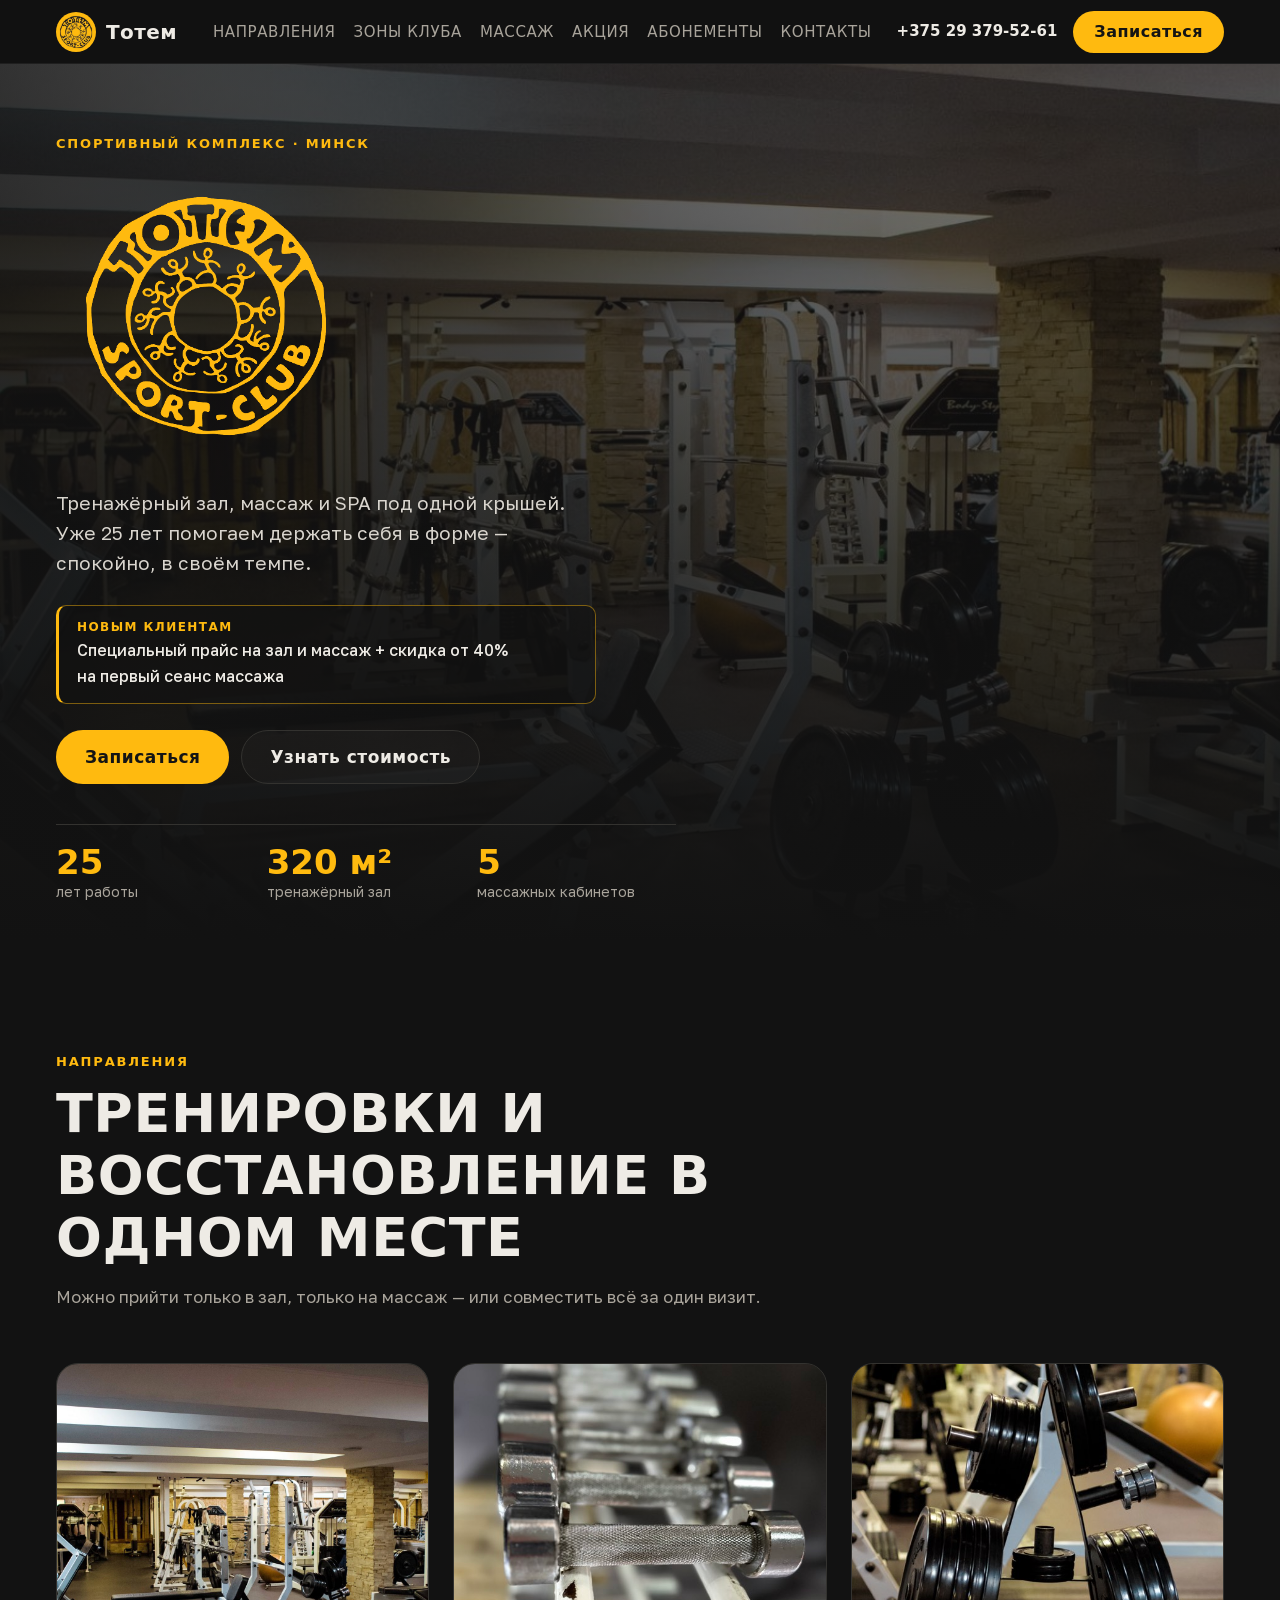
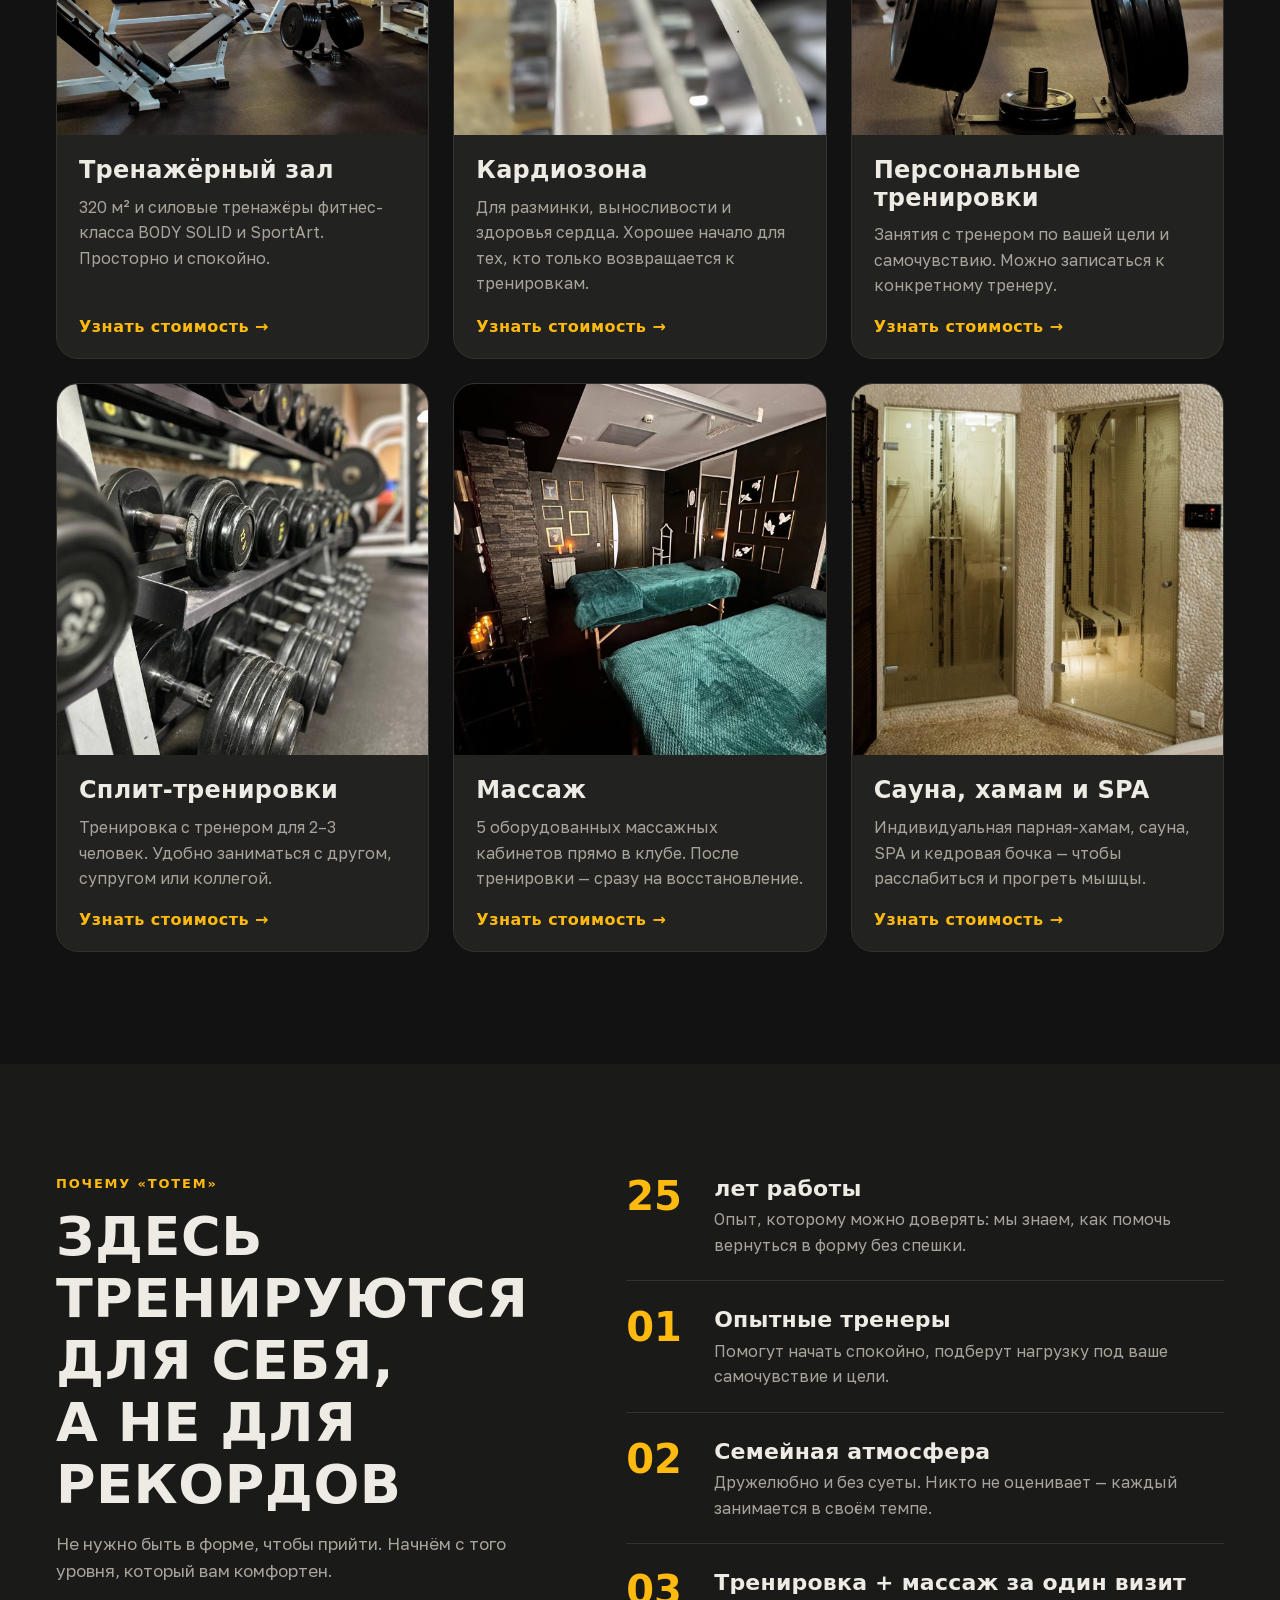
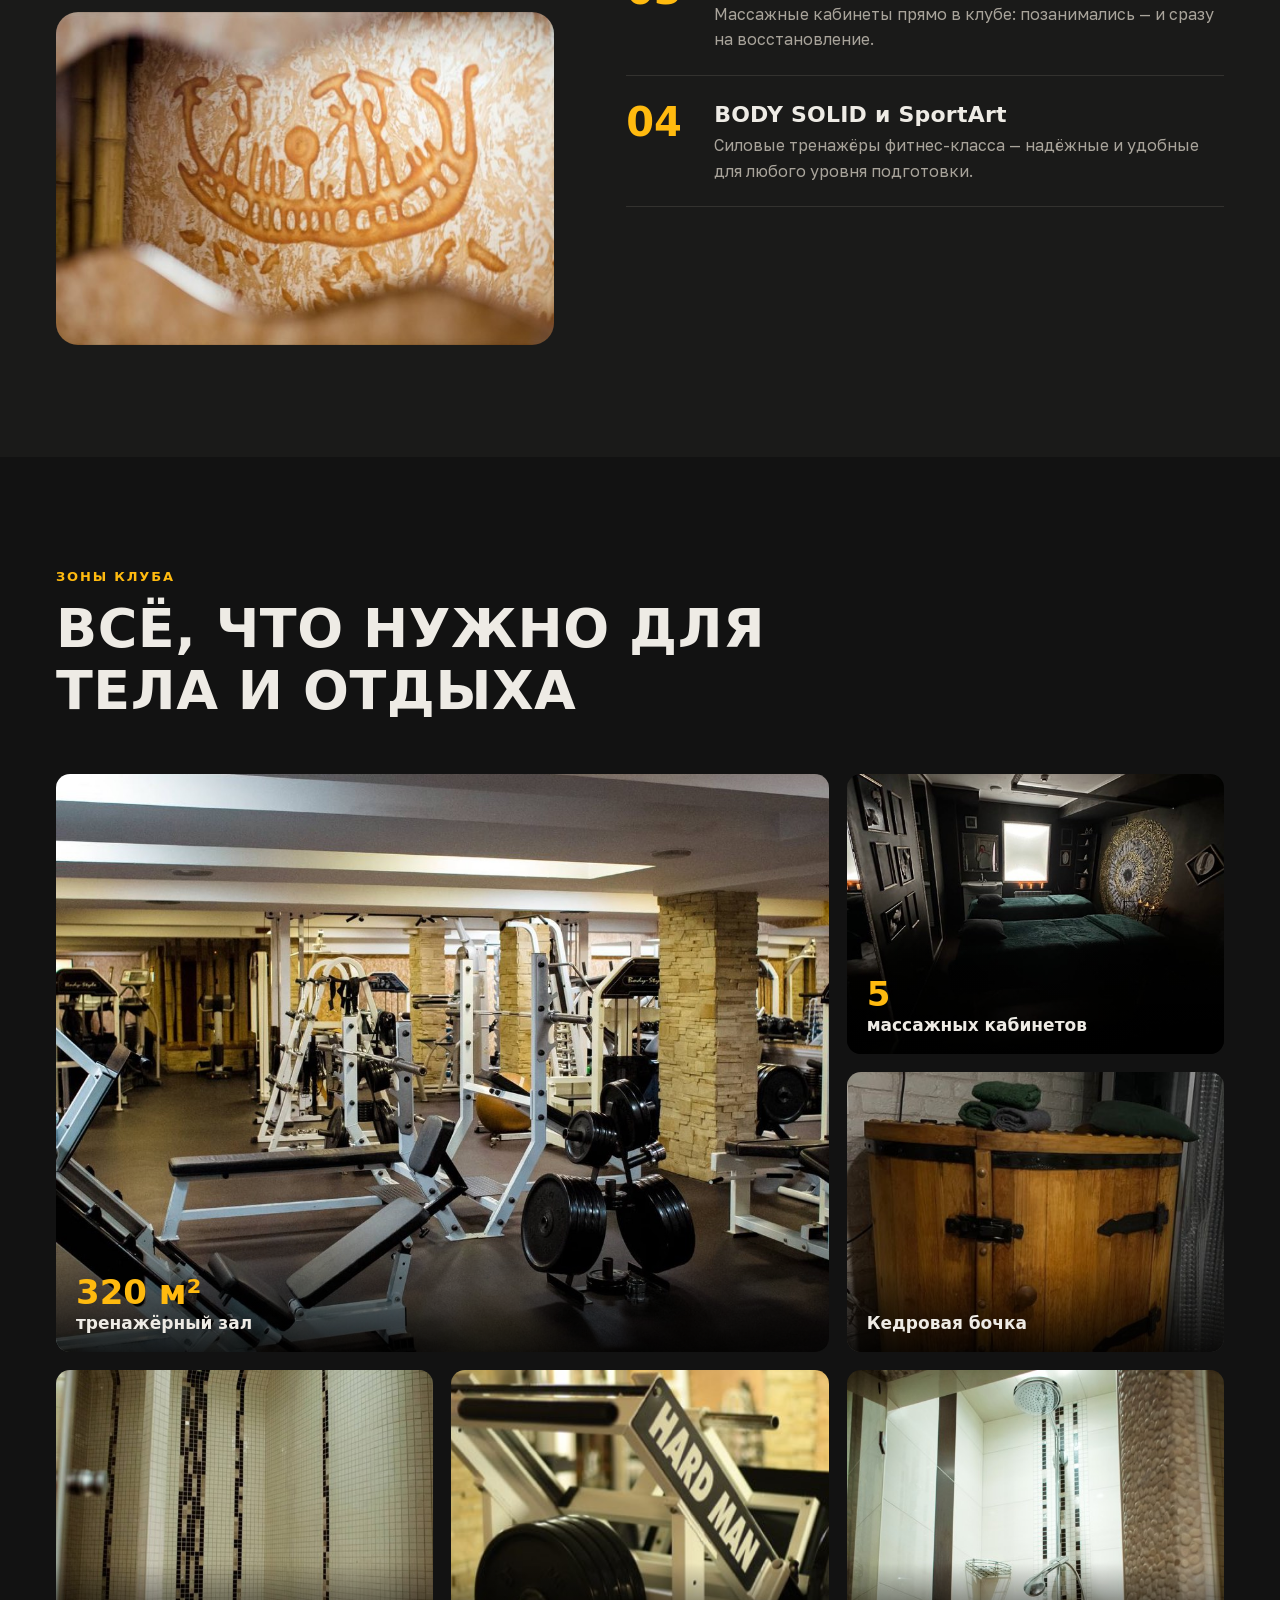
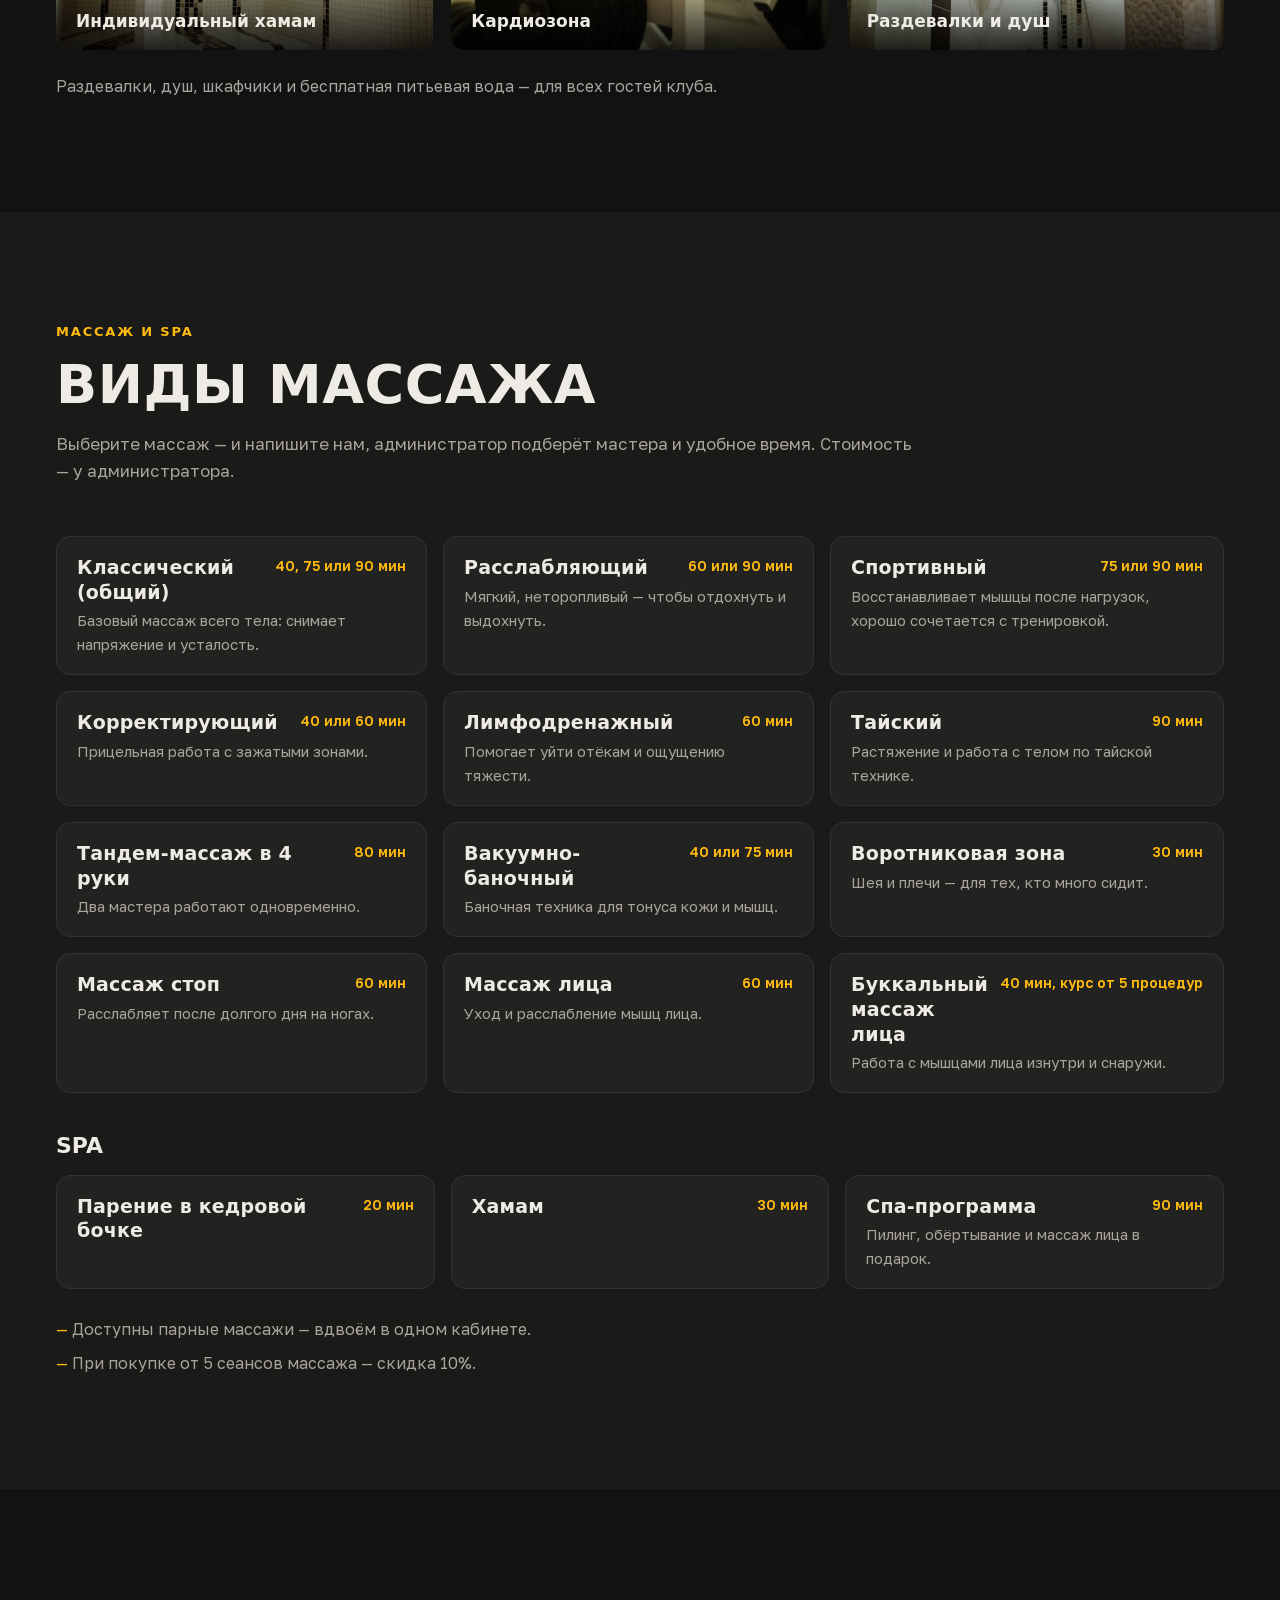
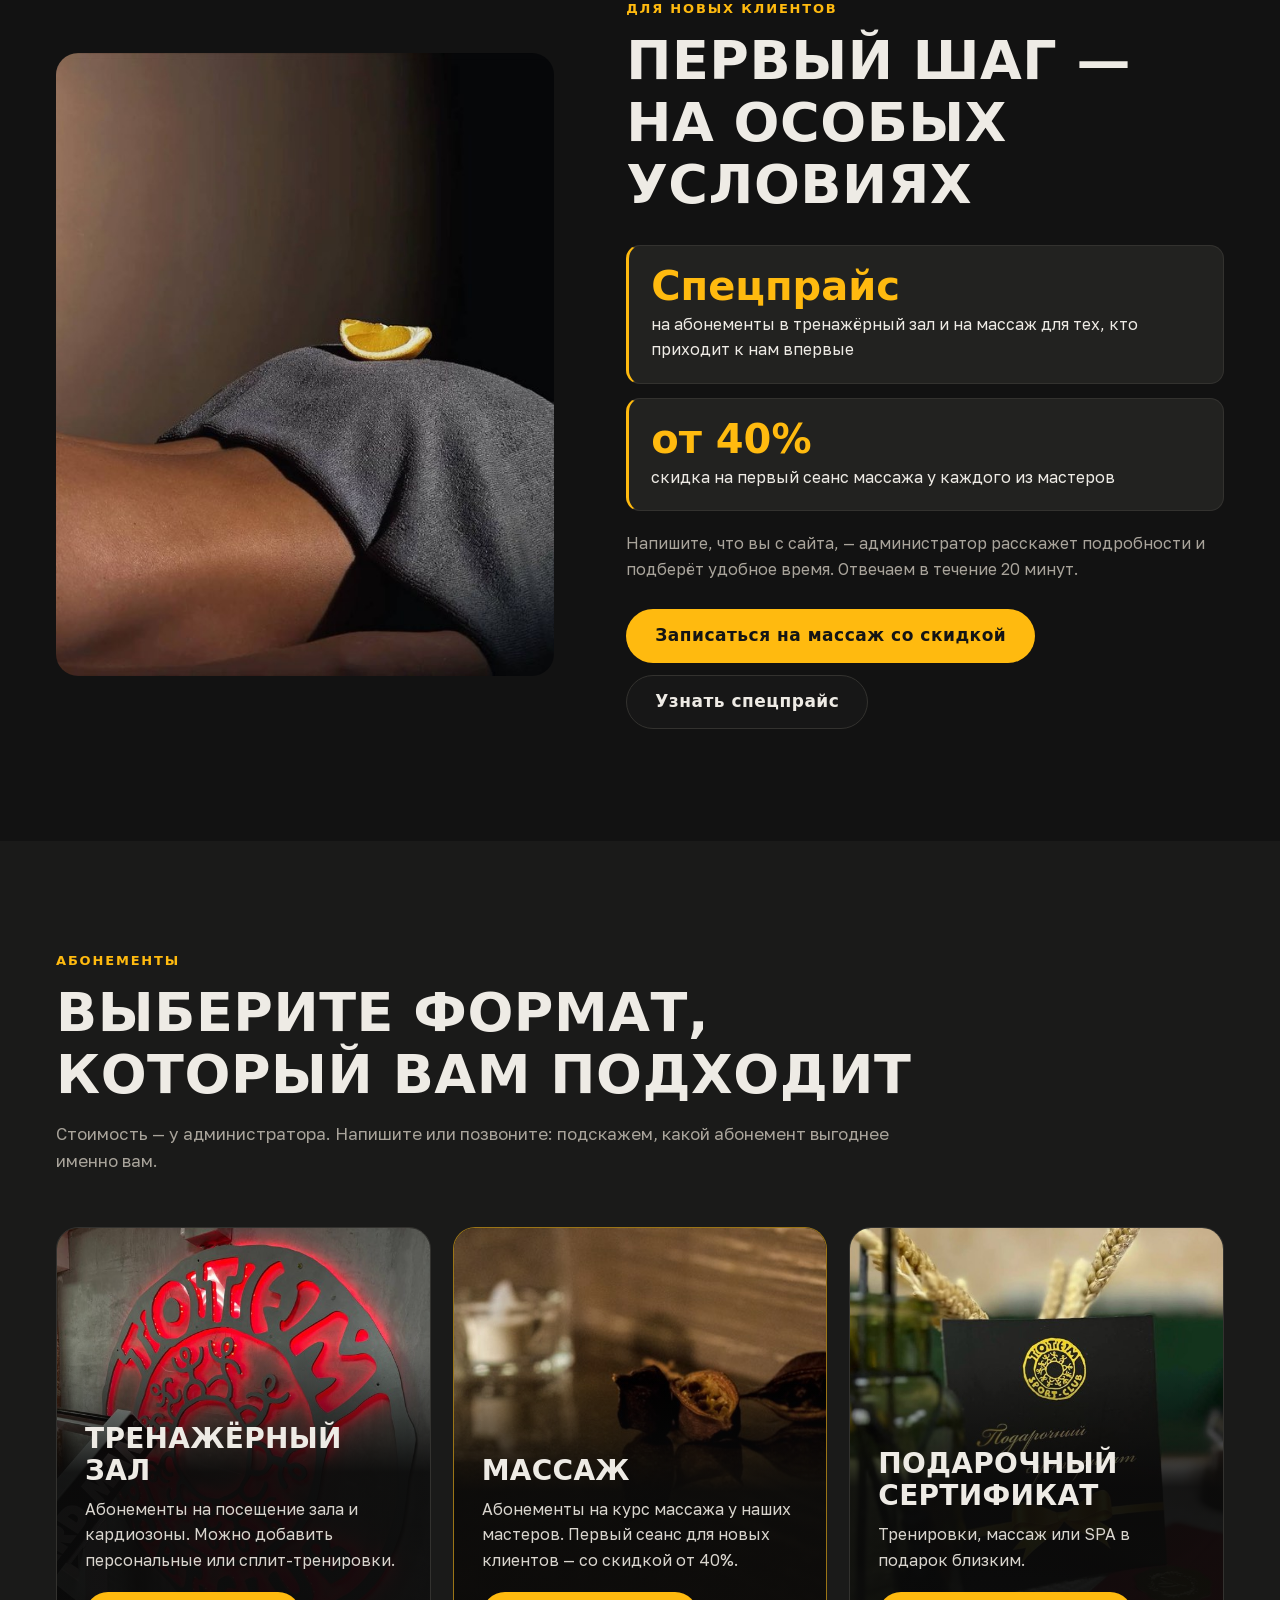
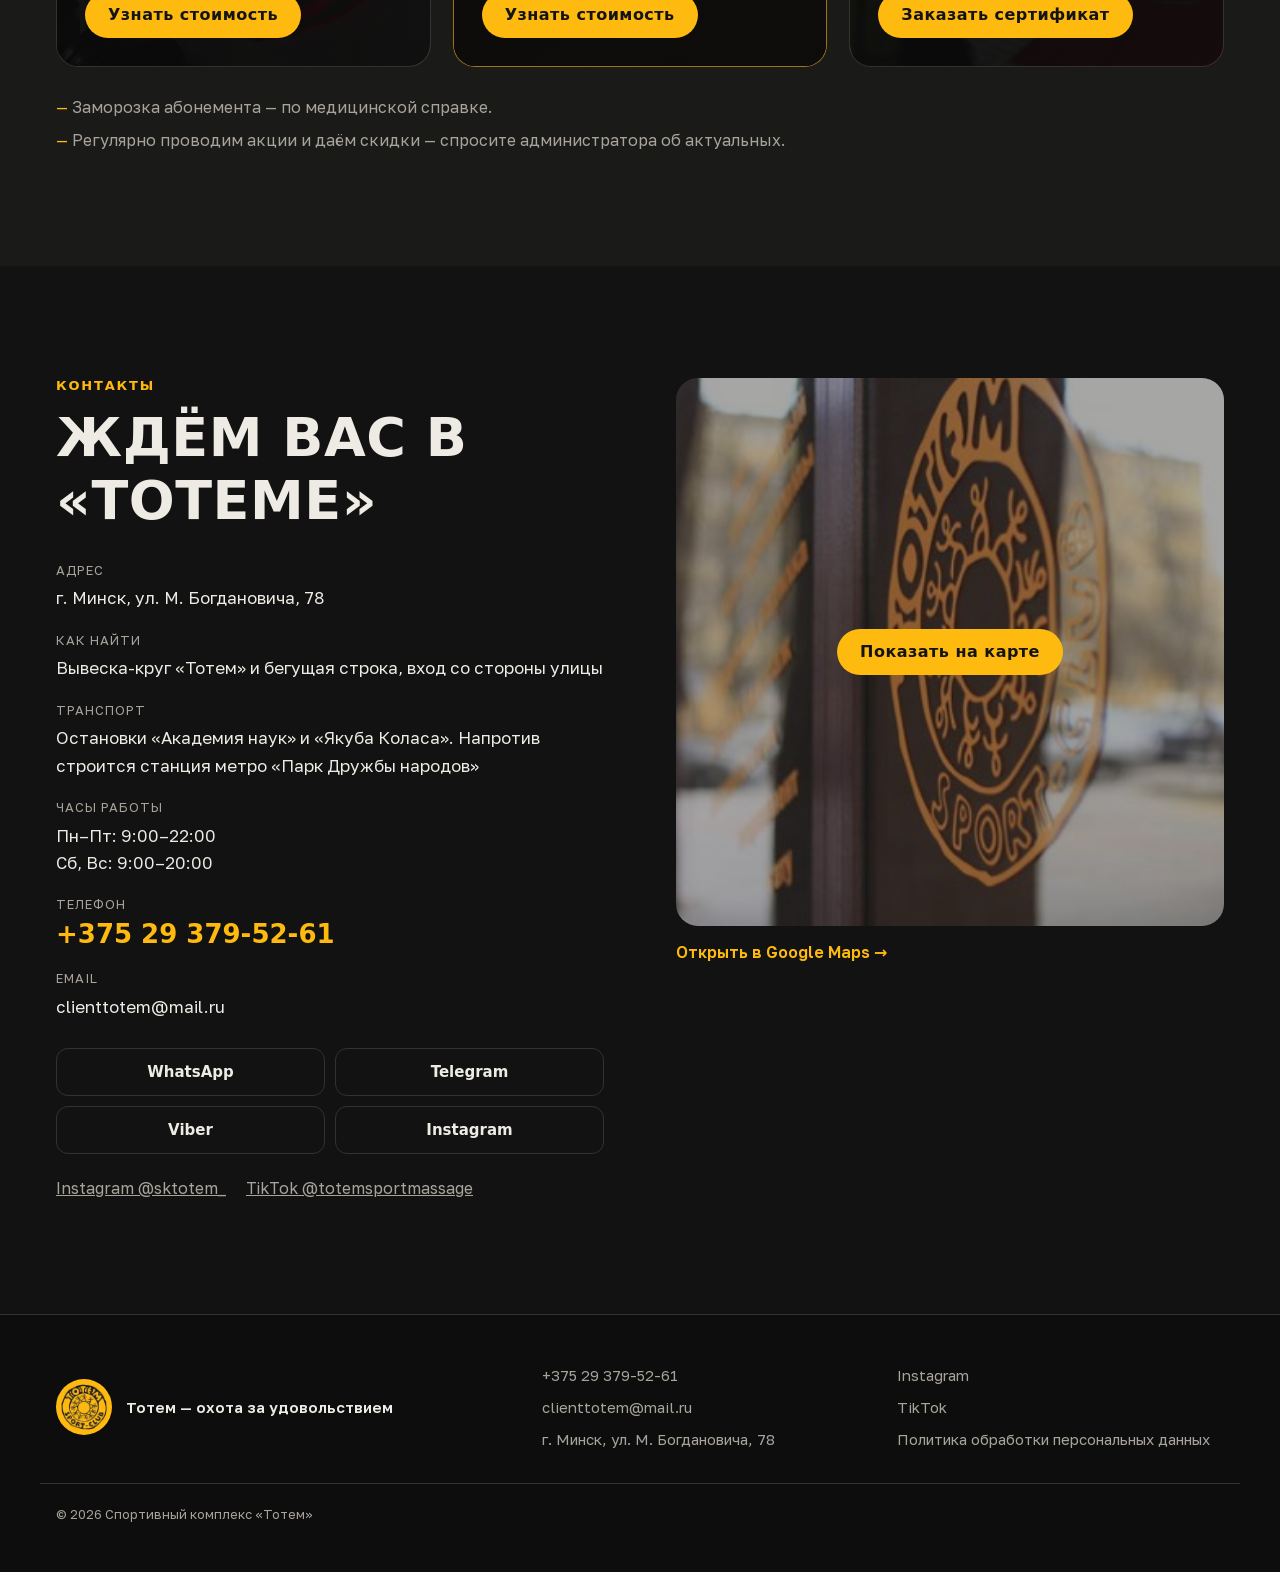
==== commit fee9231f: "Шрифты Oswald и Golos Text (локально) Co-Authored-By: Claude Opus 5.5 <noreply@anthropic.com>" ====
--- a/index.html
+++ b/index.html
@@ -17,6 +17,8 @@
   <link rel="icon" type="image/png" href="assets/logo/favicon.png">
   <link rel="apple-touch-icon" href="assets/logo/apple-touch-icon.png">
   <link rel="preload" as="image" href="assets/img/gym-1200.jpg" imagesrcset="assets/img/gym-600.jpg 600w, assets/img/gym-1200.jpg 1200w" imagesizes="100vw">
+  <link rel="preload" href="assets/fonts/oswald-cyrillic.woff2" as="font" type="font/woff2" crossorigin>
+  <link rel="preload" href="assets/fonts/golos-text-cyrillic.woff2" as="font" type="font/woff2" crossorigin>
   <link rel="stylesheet" href="assets/css/style.css">
 
   <script type="application/ld+json">
--- a/assets/css/style.css
+++ b/assets/css/style.css
@@ -1,6 +1,40 @@
 /* ==========================================================================
    Тотем — спортивный комплекс. Стили лендинга (mobile-first)
    ========================================================================== */
+
+/* Шрифты: Oswald (заголовки) и Golos Text (текст), OFL, локально */
+@font-face {
+  font-family: "Oswald";
+  font-style: normal;
+  font-weight: 400 700;
+  font-display: swap;
+  src: url("../fonts/oswald-cyrillic.woff2") format("woff2");
+  unicode-range: U+0301, U+0400-045F, U+0490-0491, U+04B0-04B1, U+2116;
+}
+@font-face {
+  font-family: "Oswald";
+  font-style: normal;
+  font-weight: 400 700;
+  font-display: swap;
+  src: url("../fonts/oswald-latin.woff2") format("woff2");
+  unicode-range: U+0000-00FF, U+0131, U+0152-0153, U+02BB-02BC, U+02C6, U+02DA, U+02DC, U+0304, U+0308, U+0329, U+2000-206F, U+20AC, U+2122, U+2191, U+2193, U+2212, U+2215, U+FEFF, U+FFFD;
+}
+@font-face {
+  font-family: "Golos Text";
+  font-style: normal;
+  font-weight: 400 700;
+  font-display: swap;
+  src: url("../fonts/golos-text-cyrillic.woff2") format("woff2");
+  unicode-range: U+0301, U+0400-045F, U+0490-0491, U+04B0-04B1, U+2116;
+}
+@font-face {
+  font-family: "Golos Text";
+  font-style: normal;
+  font-weight: 400 700;
+  font-display: swap;
+  src: url("../fonts/golos-text-latin.woff2") format("woff2");
+  unicode-range: U+0000-00FF, U+0131, U+0152-0153, U+02BB-02BC, U+02C6, U+02DA, U+02DC, U+0304, U+0308, U+0329, U+2000-206F, U+20AC, U+2122, U+2191, U+2193, U+2212, U+2215, U+FEFF, U+FFFD;
+}
 
 :root {
   /* Цвета */
@@ -14,9 +48,8 @@
   --c-accent-hover: #ffc93f;
   --c-on-accent: #141414;
 
-  /* Шрифты: фирменных нет; при появлении woff2 подключить локально в assets/fonts */
-  --f-head: "Manrope", "Unbounded", system-ui, -apple-system, "Segoe UI", Roboto, Arial, sans-serif;
-  --f-body: "Inter", "Manrope", system-ui, -apple-system, "Segoe UI", Roboto, Arial, sans-serif;
+  --f-head: "Oswald", "Arial Narrow", system-ui, sans-serif;
+  --f-body: "Golos Text", system-ui, -apple-system, "Segoe UI", Roboto, Arial, sans-serif;
 
   --radius: 14px;
   --radius-lg: 22px;
@@ -82,14 +115,15 @@
   padding: 12px 22px;
   border: 1.5px solid transparent;
   border-radius: 999px;
-  font: 700 15px/1.2 var(--f-head);
+  font: 600 16px/1.2 var(--f-head);
+  letter-spacing: .03em;
   text-decoration: none;
   text-align: center;
   cursor: pointer;
   transition: background-color .2s var(--ease), color .2s var(--ease), border-color .2s var(--ease), transform .2s var(--ease);
 }
 .btn:active { transform: translateY(1px); }
-.btn--lg { min-height: 54px; padding: 14px 28px; font-size: 16px; }
+.btn--lg { min-height: 54px; padding: 14px 28px; font-size: 17px; }
 .btn--primary { background: var(--c-accent); color: var(--c-on-accent); }
 .btn--primary:hover { background: var(--c-accent-hover); }
 .btn--ghost { border-color: var(--c-line); color: var(--c-text); background: rgba(255,255,255,.02); }
@@ -205,7 +239,7 @@
     max-height: none;
   }
   .nav__list { display: flex; gap: 18px; margin: 0; white-space: nowrap; }
-  .nav__list a { padding: 6px 0; border: 0; font-size: 14px; font-weight: 600; color: var(--c-muted); }
+  .nav__list a { padding: 6px 0; border: 0; font-size: 15px; font-weight: 500; letter-spacing: .04em; text-transform: uppercase; color: var(--c-muted); }
   .nav__list a:hover { color: var(--c-text); }
   .nav__cta { display: none; }
   .logo { margin-right: 20px; }
@@ -292,11 +326,12 @@
 /* ---------- Секции ---------- */
 .section { padding: 72px 0; }
 .section--alt { background: var(--c-bg-alt); }
-.section__head { max-width: 720px; margin-bottom: 36px; }
+.section__head { max-width: 860px; margin-bottom: 36px; }
 .section__title {
-  font-size: clamp(28px, 5vw, 44px);
-  font-weight: 800;
-  letter-spacing: -.01em;
+  font-size: clamp(32px, 6vw, 54px);
+  font-weight: 700;
+  letter-spacing: .01em;
+  text-transform: uppercase;
 }
 .section__lead { margin-top: 14px; color: var(--c-muted); font-size: 17px; }
 @media (min-width: 1024px) {
@@ -323,12 +358,13 @@
 .card__img--doors { object-position: center 80%; } /* хамам: двери целиком */
 .card__body { display: flex; flex-direction: column; gap: 10px; flex: 1; padding: 22px; }
 .card__body p { color: var(--c-muted); }
-.card__title { font-size: 21px; font-weight: 700; }
+.card__title { font-size: 24px; font-weight: 600; letter-spacing: .01em; }
 .card__link {
   margin-top: auto;
   padding-top: 8px;
   color: var(--c-accent);
-  font: 700 15px/1.2 var(--f-head);
+  font: 600 16px/1.2 var(--f-head);
+  letter-spacing: .03em;
   text-decoration: none;
   align-self: flex-start;
 }
@@ -347,7 +383,7 @@
 }
 .why__list li:first-child { padding-top: 0; }
 .why__num { color: var(--c-accent); font: 800 34px/1 var(--f-head); }
-.why__list h3 { font-size: 19px; margin-bottom: 6px; }
+.why__list h3 { font-size: 22px; font-weight: 600; letter-spacing: .01em; margin-bottom: 6px; }
 .why__list p { color: var(--c-muted); }
 @media (min-width: 1024px) {
   .why { grid-template-columns: 5fr 6fr; gap: 72px; align-items: start; }
@@ -422,7 +458,7 @@
   transition: border-color .2s var(--ease);
 }
 .massage:hover { border-color: var(--c-accent); }
-.massage__name { font: 700 17px/1.3 var(--f-head); }
+.massage__name { font: 600 19px/1.3 var(--f-head); letter-spacing: .01em; }
 .massage__time { color: var(--c-accent); font-size: 14px; font-weight: 600; text-align: right; white-space: nowrap; }
 .massage__desc { grid-column: 1 / -1; color: var(--c-muted); font-size: 15px; }
 .massages__subtitle { margin: 40px 0 16px; font-size: 22px; }
@@ -467,7 +503,7 @@
 }
 .plan p { color: var(--c-muted); }
 .plan .btn { margin-top: auto; align-self: flex-start; }
-.plan__title { font-size: 24px; font-weight: 800; }
+.plan__title { font-size: 28px; font-weight: 700; letter-spacing: .01em; text-transform: uppercase; }
 .plan--accent { border-color: rgba(255,186,15,.55); }
 .plan--photo { padding: 0; min-height: 440px; }
 .plan--photo img { position: absolute; inset: 0; width: 100%; height: 100%; object-fit: cover; }
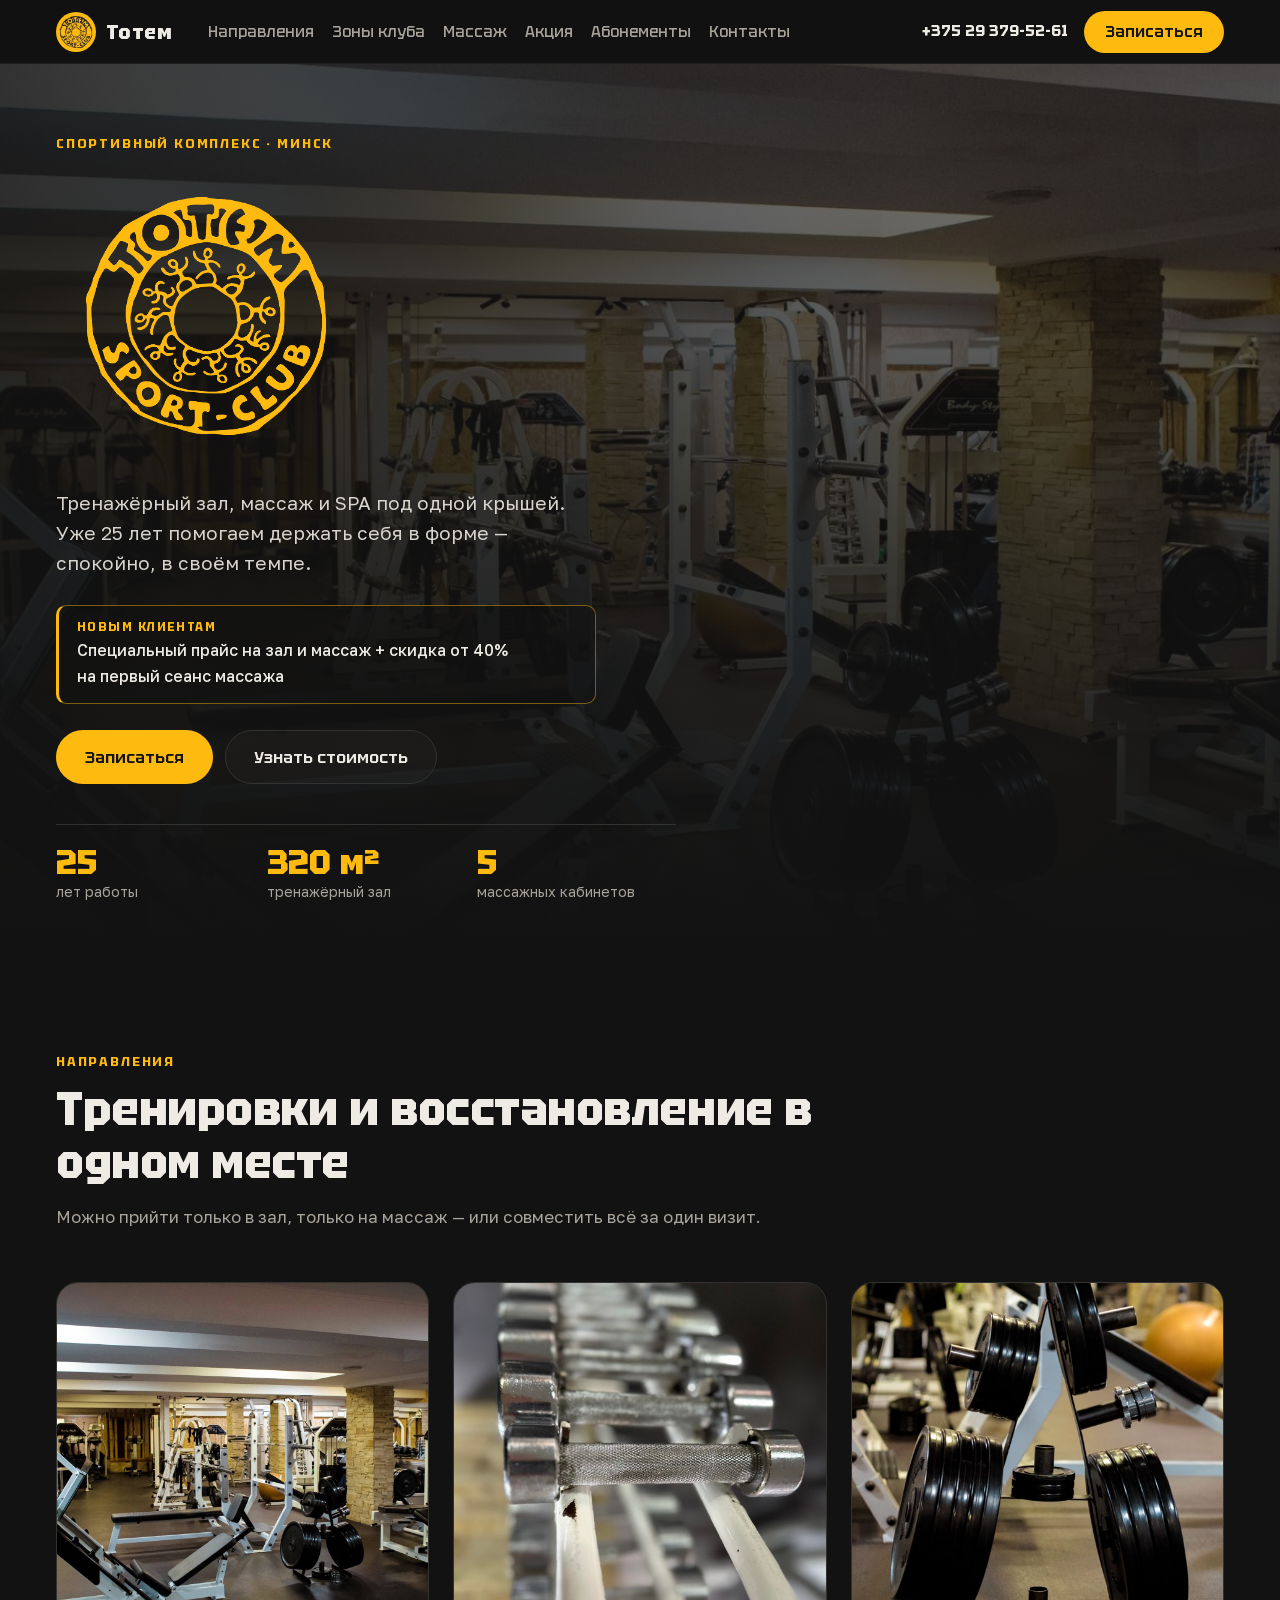
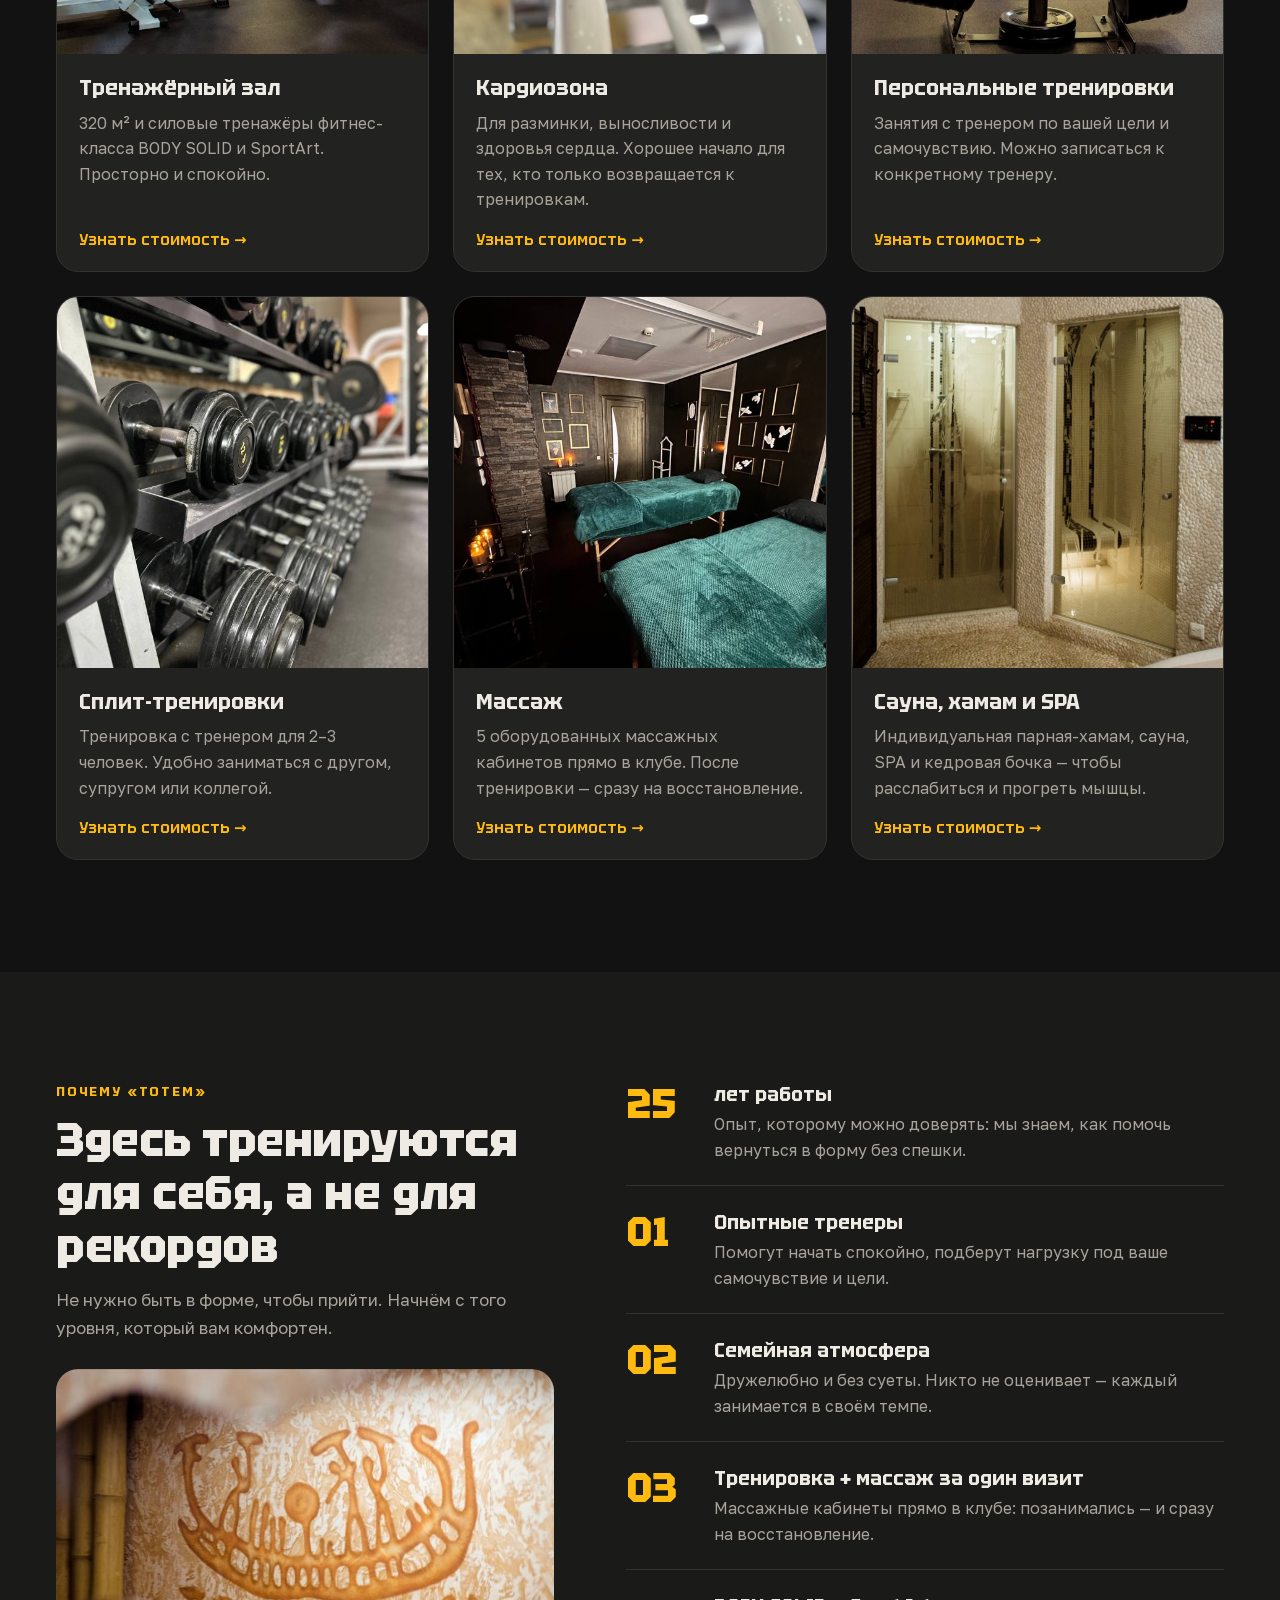
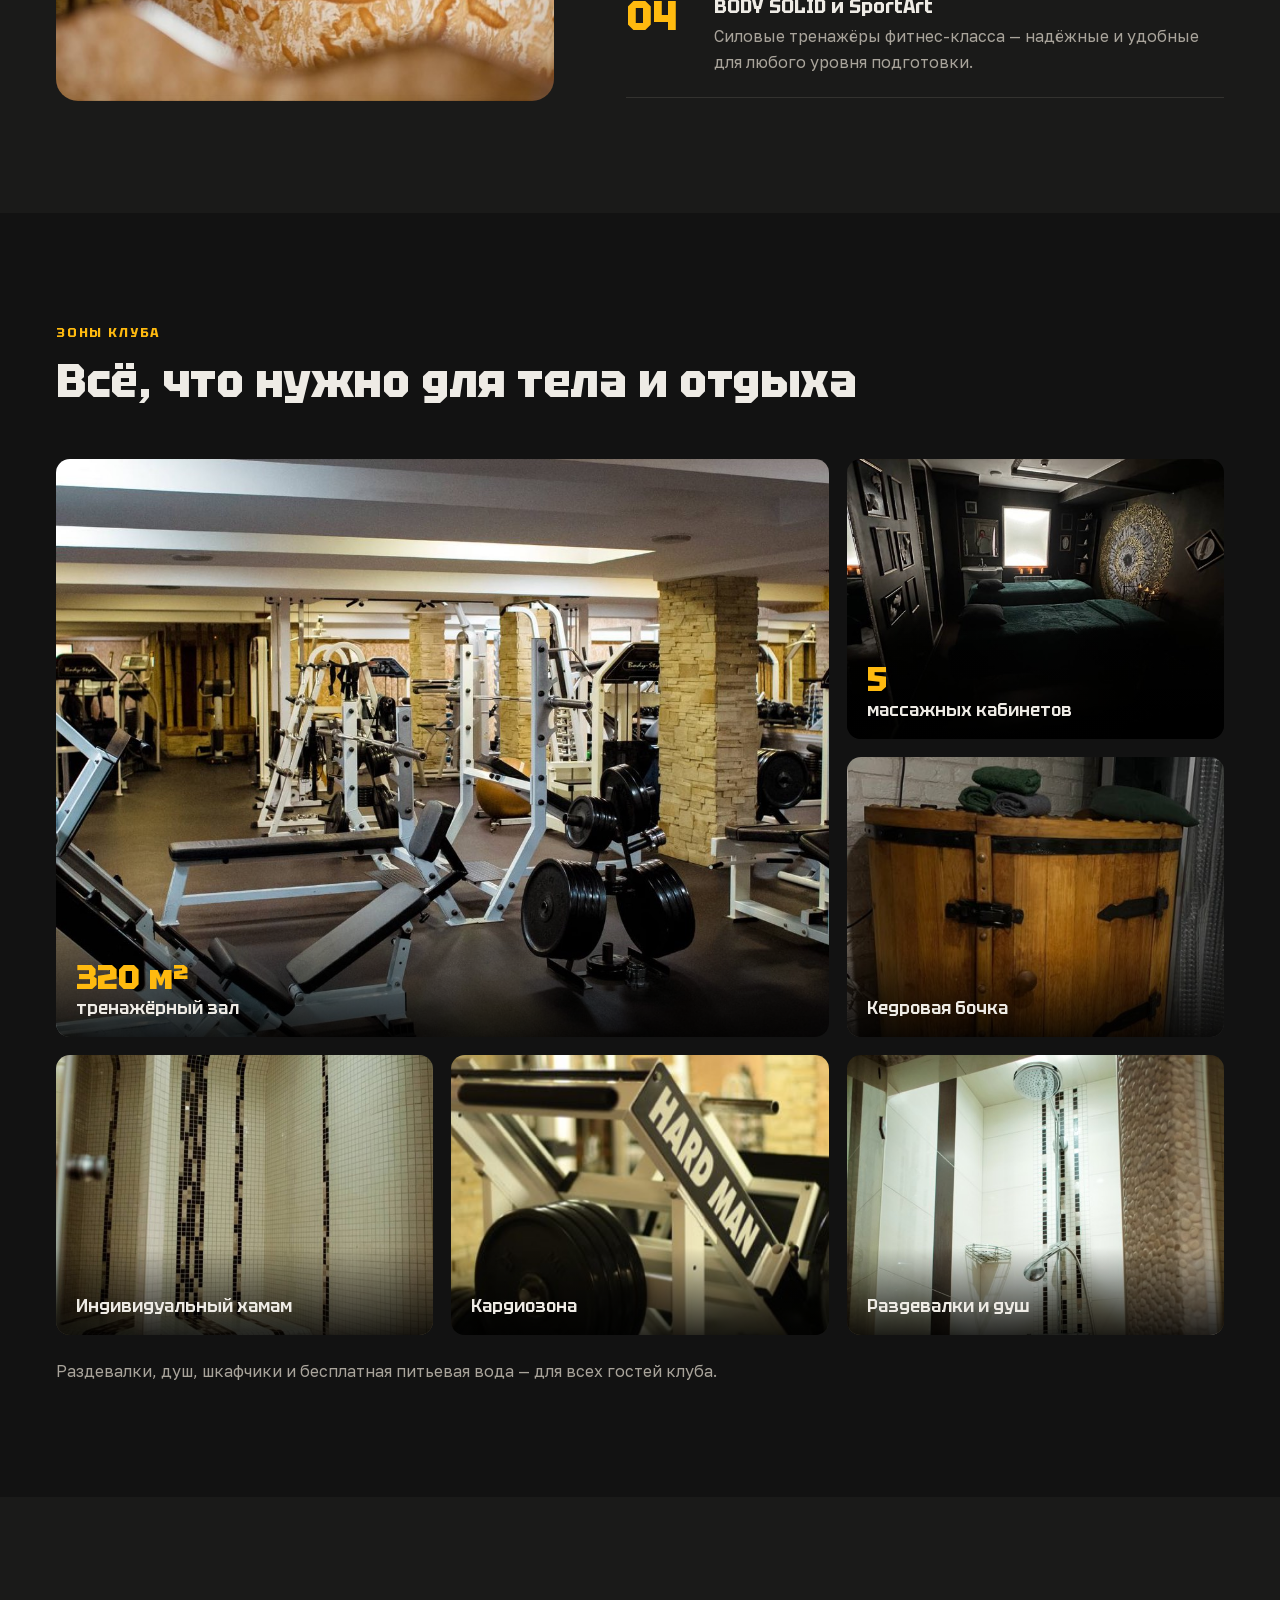
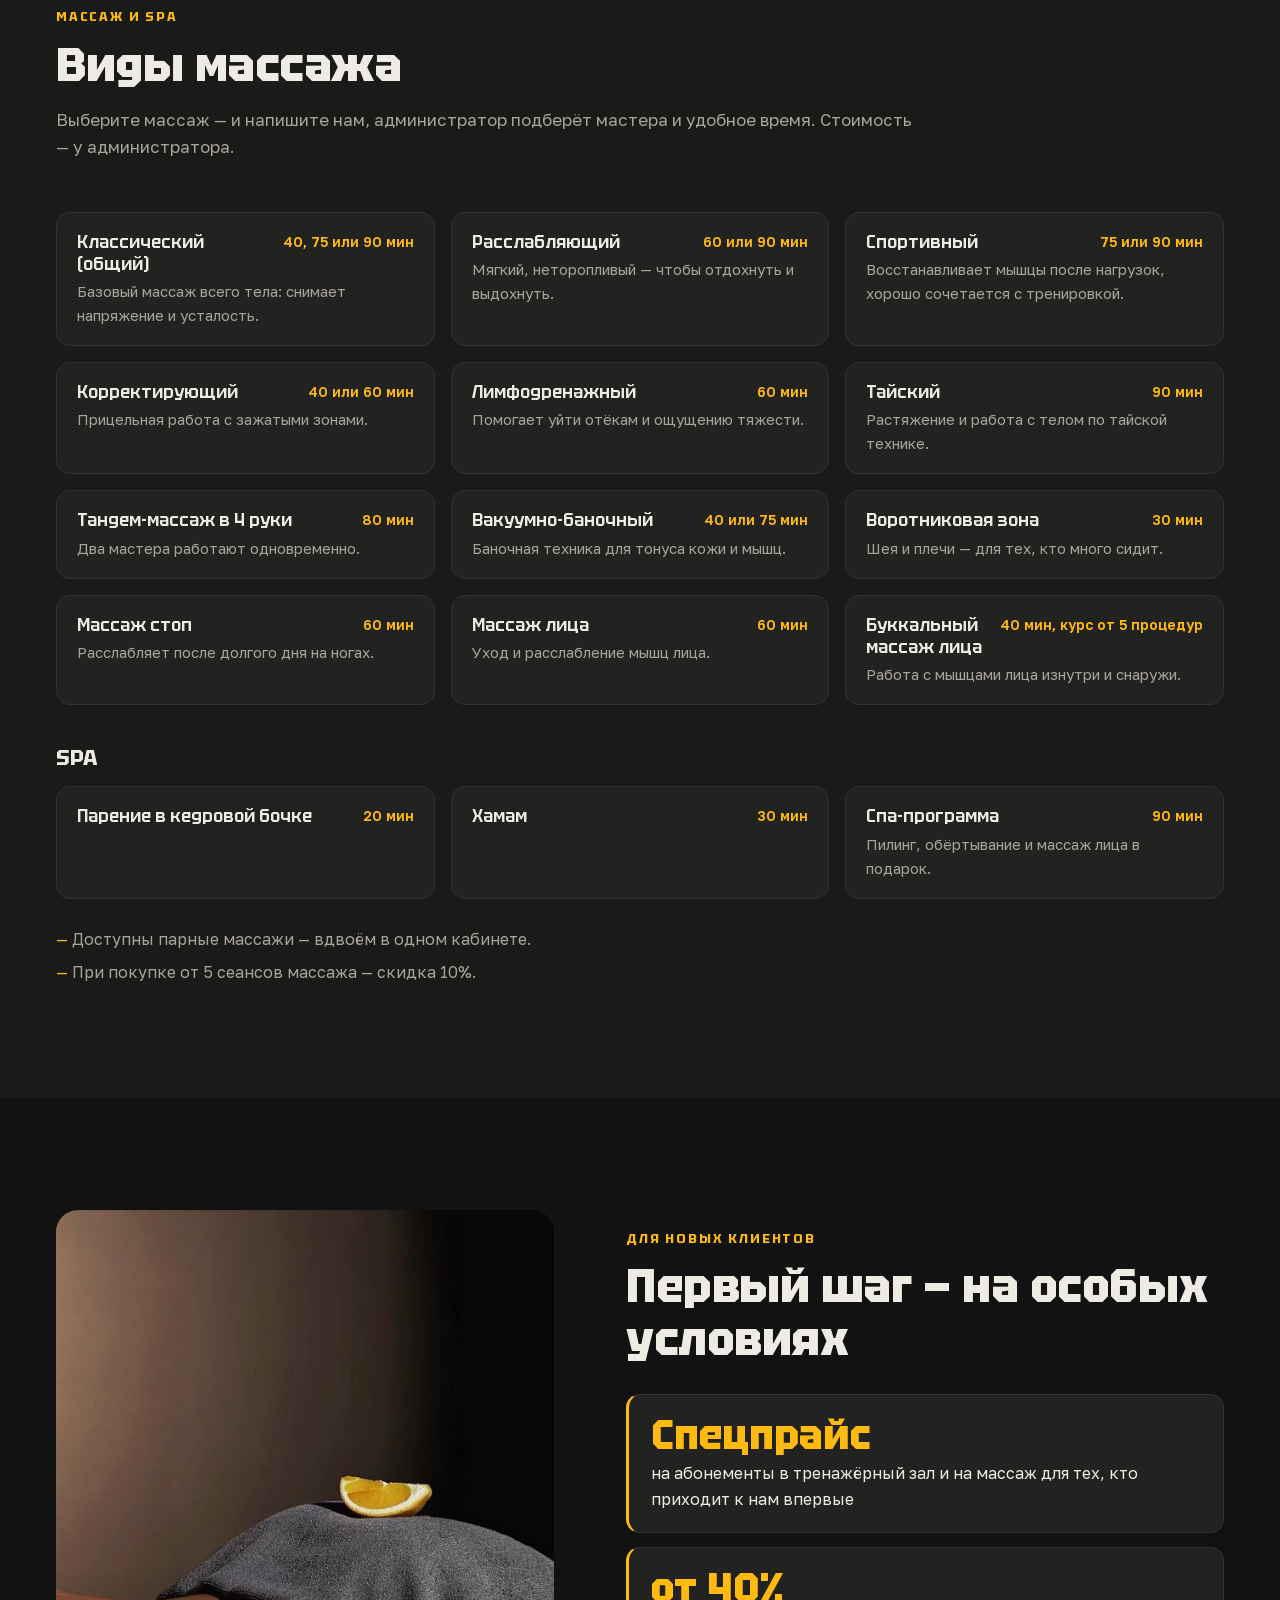
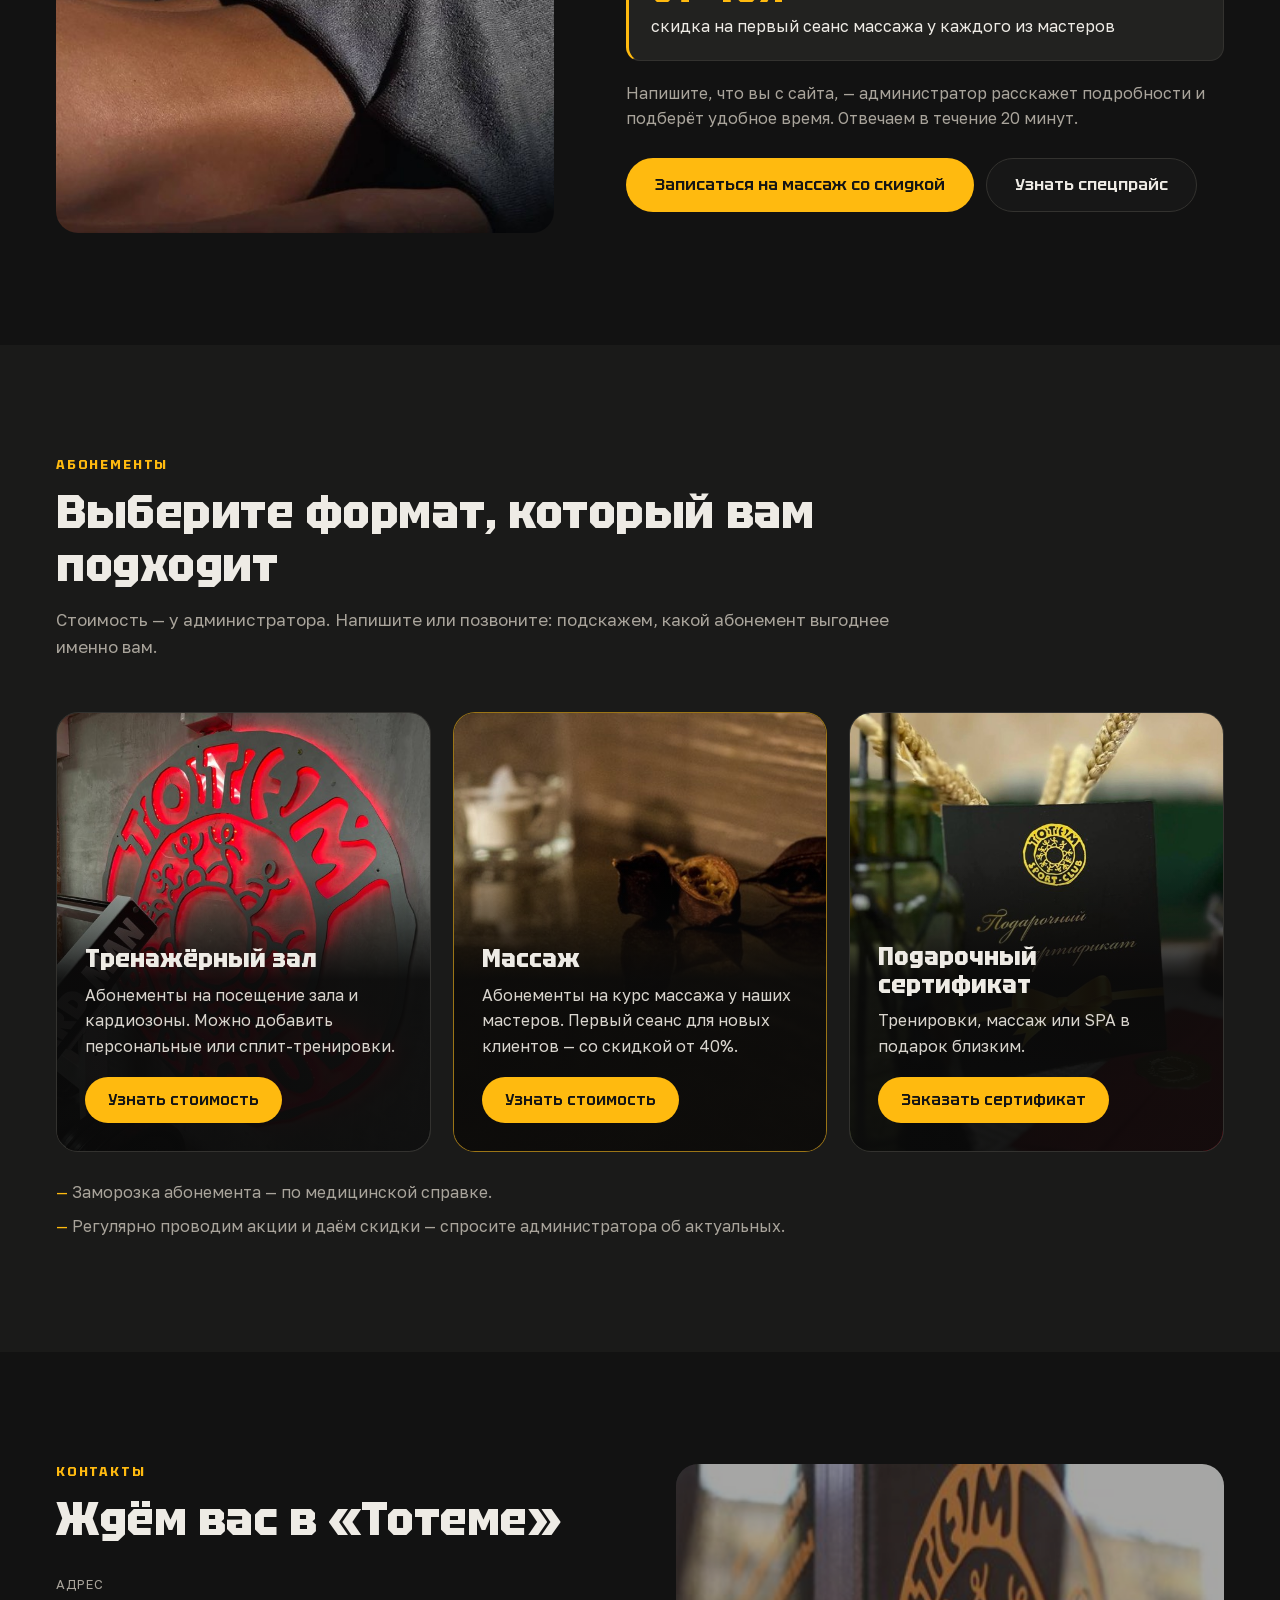
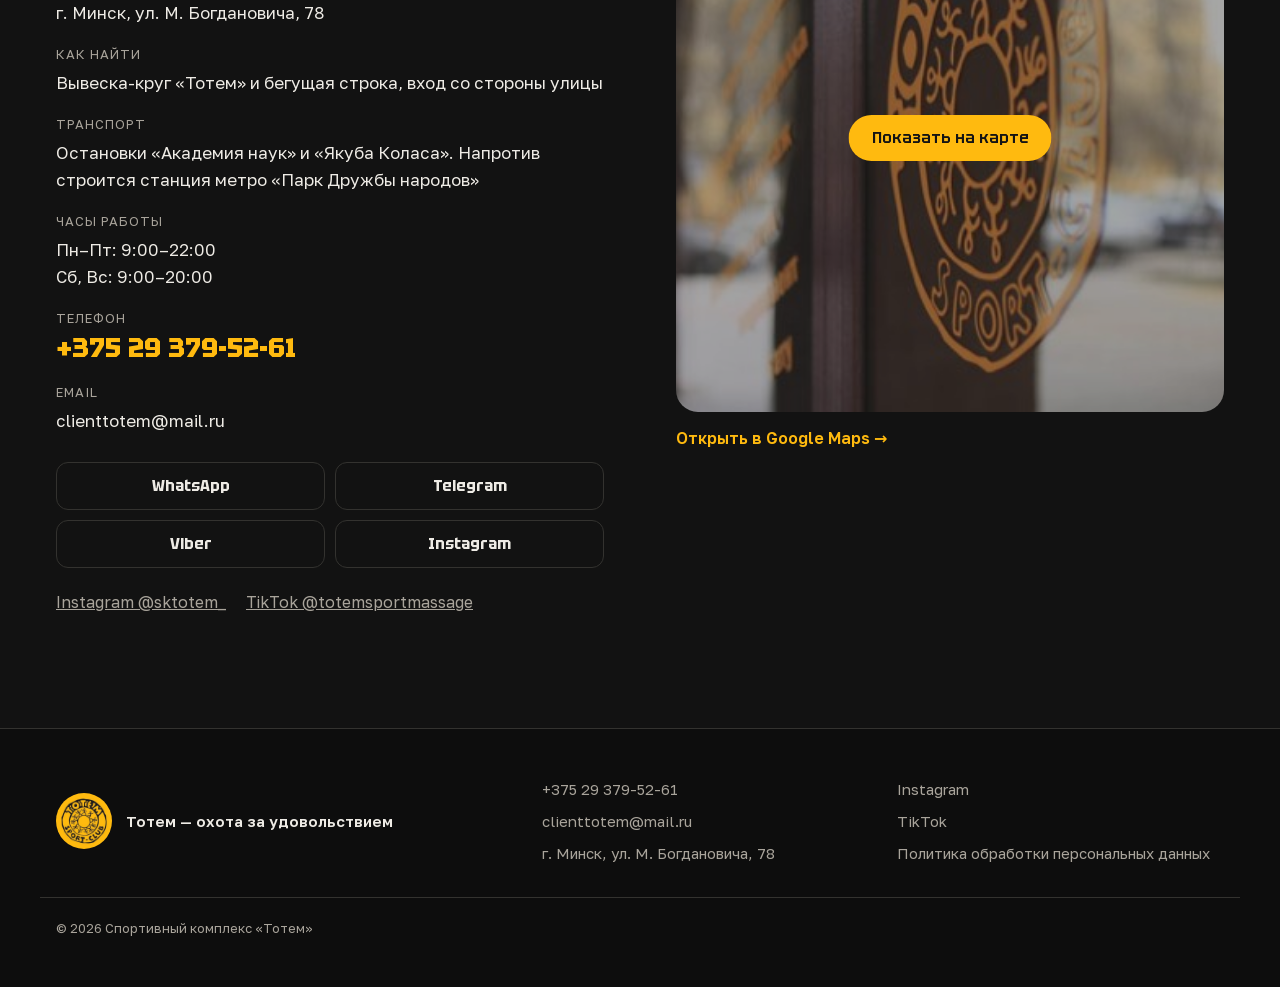
==== commit 21d38929: "Шрифт заголовков Tektur вместо Oswald Co-Authored-By: Claude Opus 5.5 <noreply@anthropic.com>" ====
--- a/index.html
+++ b/index.html
@@ -17,7 +17,7 @@
   <link rel="icon" type="image/png" href="assets/logo/favicon.png">
   <link rel="apple-touch-icon" href="assets/logo/apple-touch-icon.png">
   <link rel="preload" as="image" href="assets/img/gym-1200.jpg" imagesrcset="assets/img/gym-600.jpg 600w, assets/img/gym-1200.jpg 1200w" imagesizes="100vw">
-  <link rel="preload" href="assets/fonts/oswald-cyrillic.woff2" as="font" type="font/woff2" crossorigin>
+  <link rel="preload" href="assets/fonts/tektur-cyrillic.woff2" as="font" type="font/woff2" crossorigin>
   <link rel="preload" href="assets/fonts/golos-text-cyrillic.woff2" as="font" type="font/woff2" crossorigin>
   <link rel="stylesheet" href="assets/css/style.css">
 
--- a/assets/css/style.css
+++ b/assets/css/style.css
@@ -2,21 +2,21 @@
    Тотем — спортивный комплекс. Стили лендинга (mobile-first)
    ========================================================================== */
 
-/* Шрифты: Oswald (заголовки) и Golos Text (текст), OFL, локально */
+/* Шрифты: Tektur (заголовки) и Golos Text (текст), OFL, локально */
 @font-face {
-  font-family: "Oswald";
+  font-family: "Tektur";
   font-style: normal;
-  font-weight: 400 700;
+  font-weight: 400 900;
   font-display: swap;
-  src: url("../fonts/oswald-cyrillic.woff2") format("woff2");
+  src: url("../fonts/tektur-cyrillic.woff2") format("woff2");
   unicode-range: U+0301, U+0400-045F, U+0490-0491, U+04B0-04B1, U+2116;
 }
 @font-face {
-  font-family: "Oswald";
+  font-family: "Tektur";
   font-style: normal;
-  font-weight: 400 700;
+  font-weight: 400 900;
   font-display: swap;
-  src: url("../fonts/oswald-latin.woff2") format("woff2");
+  src: url("../fonts/tektur-latin.woff2") format("woff2");
   unicode-range: U+0000-00FF, U+0131, U+0152-0153, U+02BB-02BC, U+02C6, U+02DA, U+02DC, U+0304, U+0308, U+0329, U+2000-206F, U+20AC, U+2122, U+2191, U+2193, U+2212, U+2215, U+FEFF, U+FFFD;
 }
 @font-face {
@@ -48,7 +48,7 @@
   --c-accent-hover: #ffc93f;
   --c-on-accent: #141414;
 
-  --f-head: "Oswald", "Arial Narrow", system-ui, sans-serif;
+  --f-head: "Tektur", system-ui, -apple-system, "Segoe UI", Roboto, Arial, sans-serif;
   --f-body: "Golos Text", system-ui, -apple-system, "Segoe UI", Roboto, Arial, sans-serif;
 
   --radius: 14px;
@@ -115,15 +115,14 @@
   padding: 12px 22px;
   border: 1.5px solid transparent;
   border-radius: 999px;
-  font: 600 16px/1.2 var(--f-head);
-  letter-spacing: .03em;
+  font: 600 15px/1.2 var(--f-head);
   text-decoration: none;
   text-align: center;
   cursor: pointer;
   transition: background-color .2s var(--ease), color .2s var(--ease), border-color .2s var(--ease), transform .2s var(--ease);
 }
 .btn:active { transform: translateY(1px); }
-.btn--lg { min-height: 54px; padding: 14px 28px; font-size: 17px; }
+.btn--lg { min-height: 54px; padding: 14px 28px; font-size: 16px; }
 .btn--primary { background: var(--c-accent); color: var(--c-on-accent); }
 .btn--primary:hover { background: var(--c-accent-hover); }
 .btn--ghost { border-color: var(--c-line); color: var(--c-text); background: rgba(255,255,255,.02); }
@@ -239,7 +238,7 @@
     max-height: none;
   }
   .nav__list { display: flex; gap: 18px; margin: 0; white-space: nowrap; }
-  .nav__list a { padding: 6px 0; border: 0; font-size: 15px; font-weight: 500; letter-spacing: .04em; text-transform: uppercase; color: var(--c-muted); }
+  .nav__list a { padding: 6px 0; border: 0; font-size: 15px; font-weight: 500; color: var(--c-muted); }
   .nav__list a:hover { color: var(--c-text); }
   .nav__cta { display: none; }
   .logo { margin-right: 20px; }
@@ -328,10 +327,9 @@
 .section--alt { background: var(--c-bg-alt); }
 .section__head { max-width: 860px; margin-bottom: 36px; }
 .section__title {
-  font-size: clamp(32px, 6vw, 54px);
-  font-weight: 700;
-  letter-spacing: .01em;
-  text-transform: uppercase;
+  font-size: clamp(28px, 5vw, 46px);
+  font-weight: 800;
+  letter-spacing: -.01em;
 }
 .section__lead { margin-top: 14px; color: var(--c-muted); font-size: 17px; }
 @media (min-width: 1024px) {
@@ -358,13 +356,12 @@
 .card__img--doors { object-position: center 80%; } /* хамам: двери целиком */
 .card__body { display: flex; flex-direction: column; gap: 10px; flex: 1; padding: 22px; }
 .card__body p { color: var(--c-muted); }
-.card__title { font-size: 24px; font-weight: 600; letter-spacing: .01em; }
+.card__title { font-size: 21px; font-weight: 700; }
 .card__link {
   margin-top: auto;
   padding-top: 8px;
   color: var(--c-accent);
-  font: 600 16px/1.2 var(--f-head);
-  letter-spacing: .03em;
+  font: 600 15px/1.2 var(--f-head);
   text-decoration: none;
   align-self: flex-start;
 }
@@ -383,7 +380,7 @@
 }
 .why__list li:first-child { padding-top: 0; }
 .why__num { color: var(--c-accent); font: 800 34px/1 var(--f-head); }
-.why__list h3 { font-size: 22px; font-weight: 600; letter-spacing: .01em; margin-bottom: 6px; }
+.why__list h3 { font-size: 19px; font-weight: 700; margin-bottom: 6px; }
 .why__list p { color: var(--c-muted); }
 @media (min-width: 1024px) {
   .why { grid-template-columns: 5fr 6fr; gap: 72px; align-items: start; }
@@ -441,9 +438,9 @@
 }
 
 /* ---------- Виды массажа ---------- */
-.massages { list-style: none; margin: 0; padding: 0; display: grid; gap: 12px; }
-@media (min-width: 640px) { .massages { grid-template-columns: repeat(2, 1fr); } }
-@media (min-width: 1024px) { .massages { grid-template-columns: repeat(3, 1fr); gap: 16px; } }
+.massages { list-style: none; margin: 0; padding: 0; display: grid; grid-template-columns: minmax(0, 1fr); gap: 12px; }
+@media (min-width: 640px) { .massages { grid-template-columns: repeat(2, minmax(0, 1fr)); } }
+@media (min-width: 1024px) { .massages { grid-template-columns: repeat(3, minmax(0, 1fr)); gap: 16px; } }
 .massage {
   display: grid;
   grid-template-columns: 1fr auto;
@@ -458,7 +455,7 @@
   transition: border-color .2s var(--ease);
 }
 .massage:hover { border-color: var(--c-accent); }
-.massage__name { font: 600 19px/1.3 var(--f-head); letter-spacing: .01em; }
+.massage__name { font: 600 17px/1.3 var(--f-head); }
 .massage__time { color: var(--c-accent); font-size: 14px; font-weight: 600; text-align: right; white-space: nowrap; }
 .massage__desc { grid-column: 1 / -1; color: var(--c-muted); font-size: 15px; }
 .massages__subtitle { margin: 40px 0 16px; font-size: 22px; }
@@ -503,7 +500,7 @@
 }
 .plan p { color: var(--c-muted); }
 .plan .btn { margin-top: auto; align-self: flex-start; }
-.plan__title { font-size: 28px; font-weight: 700; letter-spacing: .01em; text-transform: uppercase; }
+.plan__title { font-size: 24px; font-weight: 800; }
 .plan--accent { border-color: rgba(255,186,15,.55); }
 .plan--photo { padding: 0; min-height: 440px; }
 .plan--photo img { position: absolute; inset: 0; width: 100%; height: 100%; object-fit: cover; }
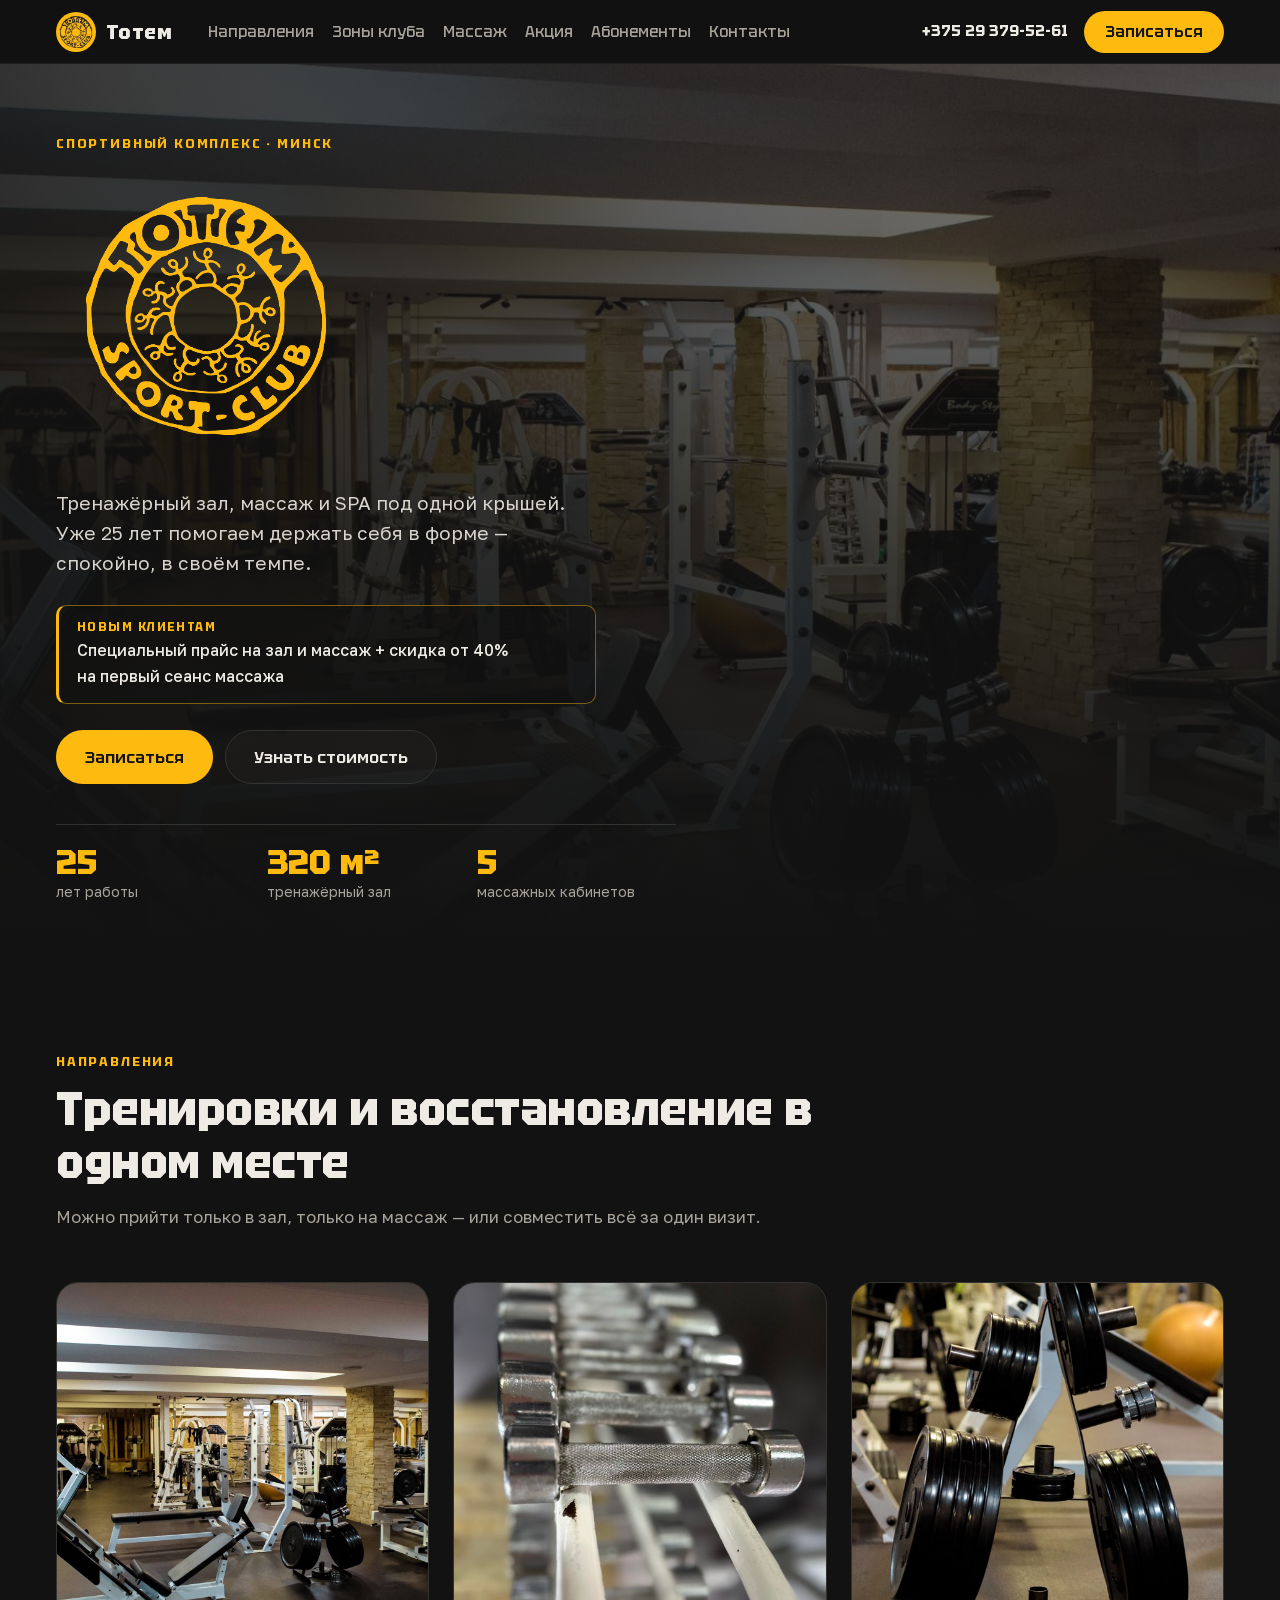
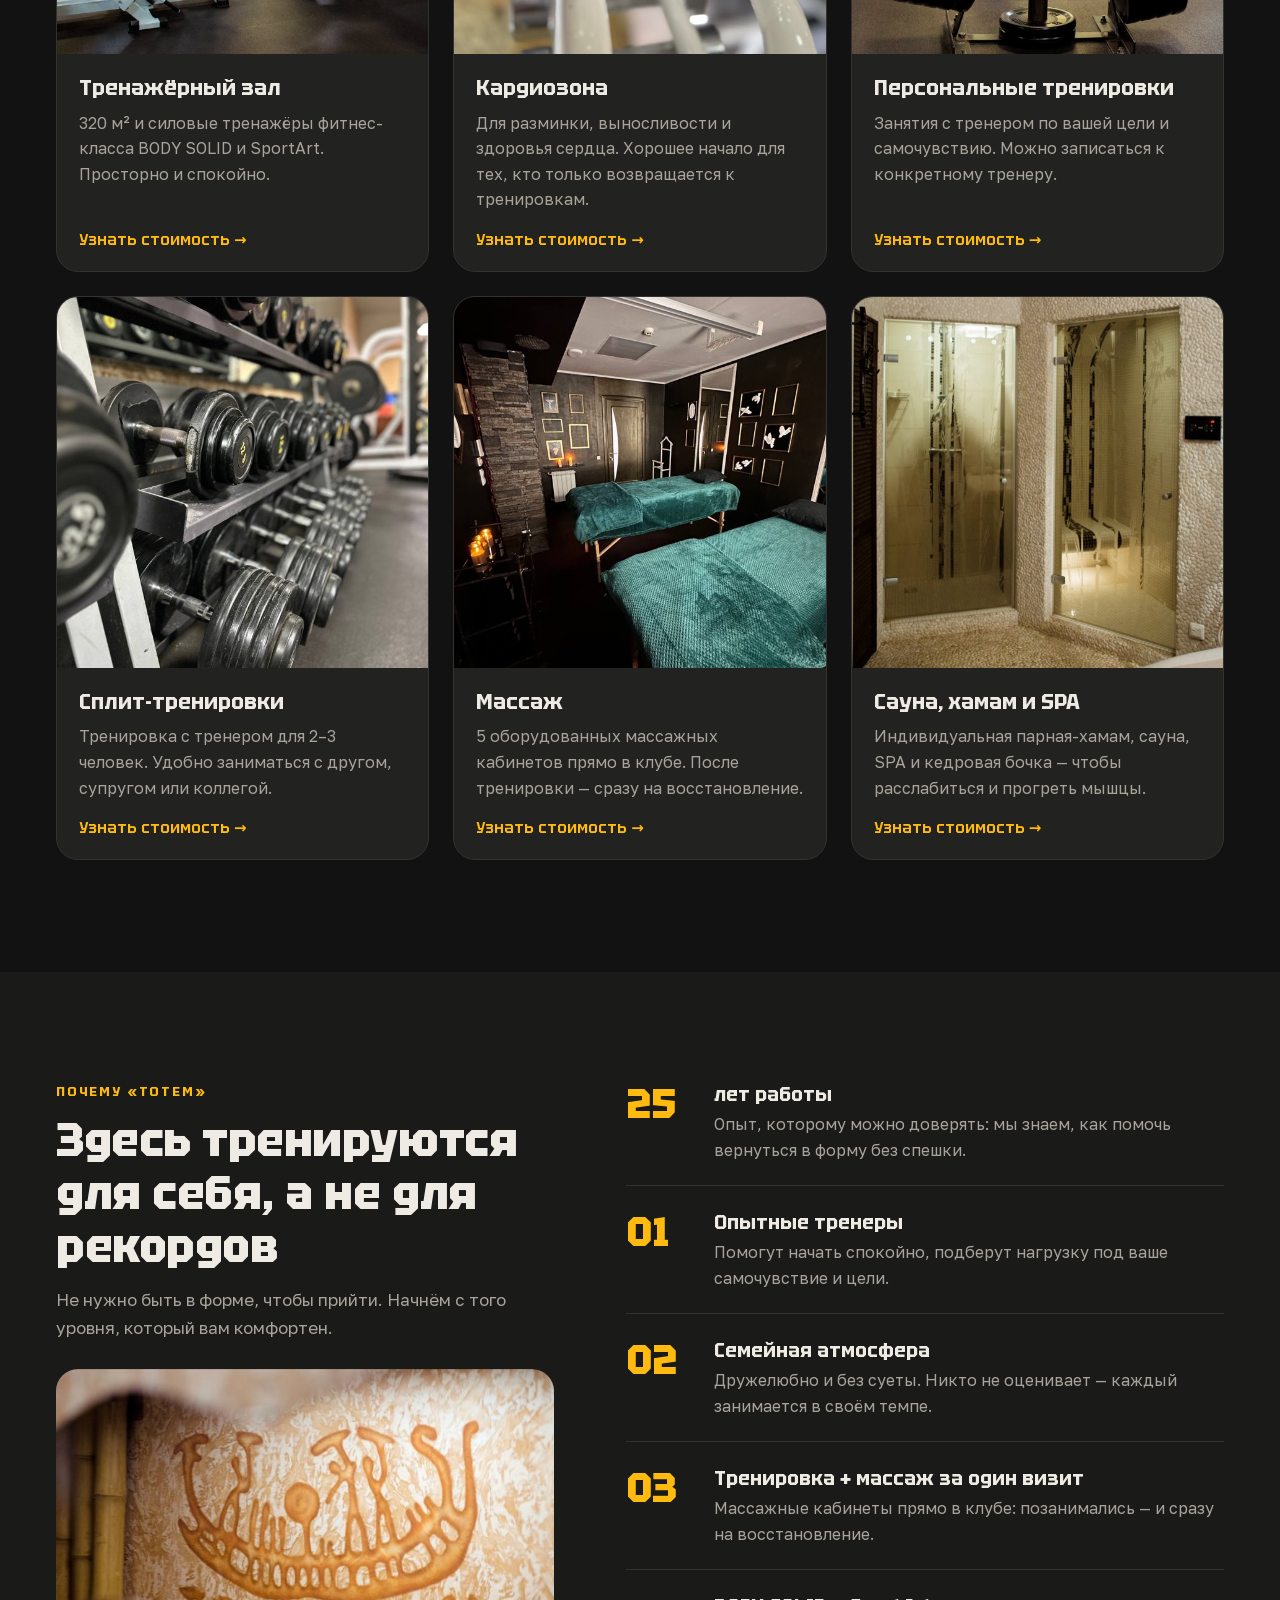
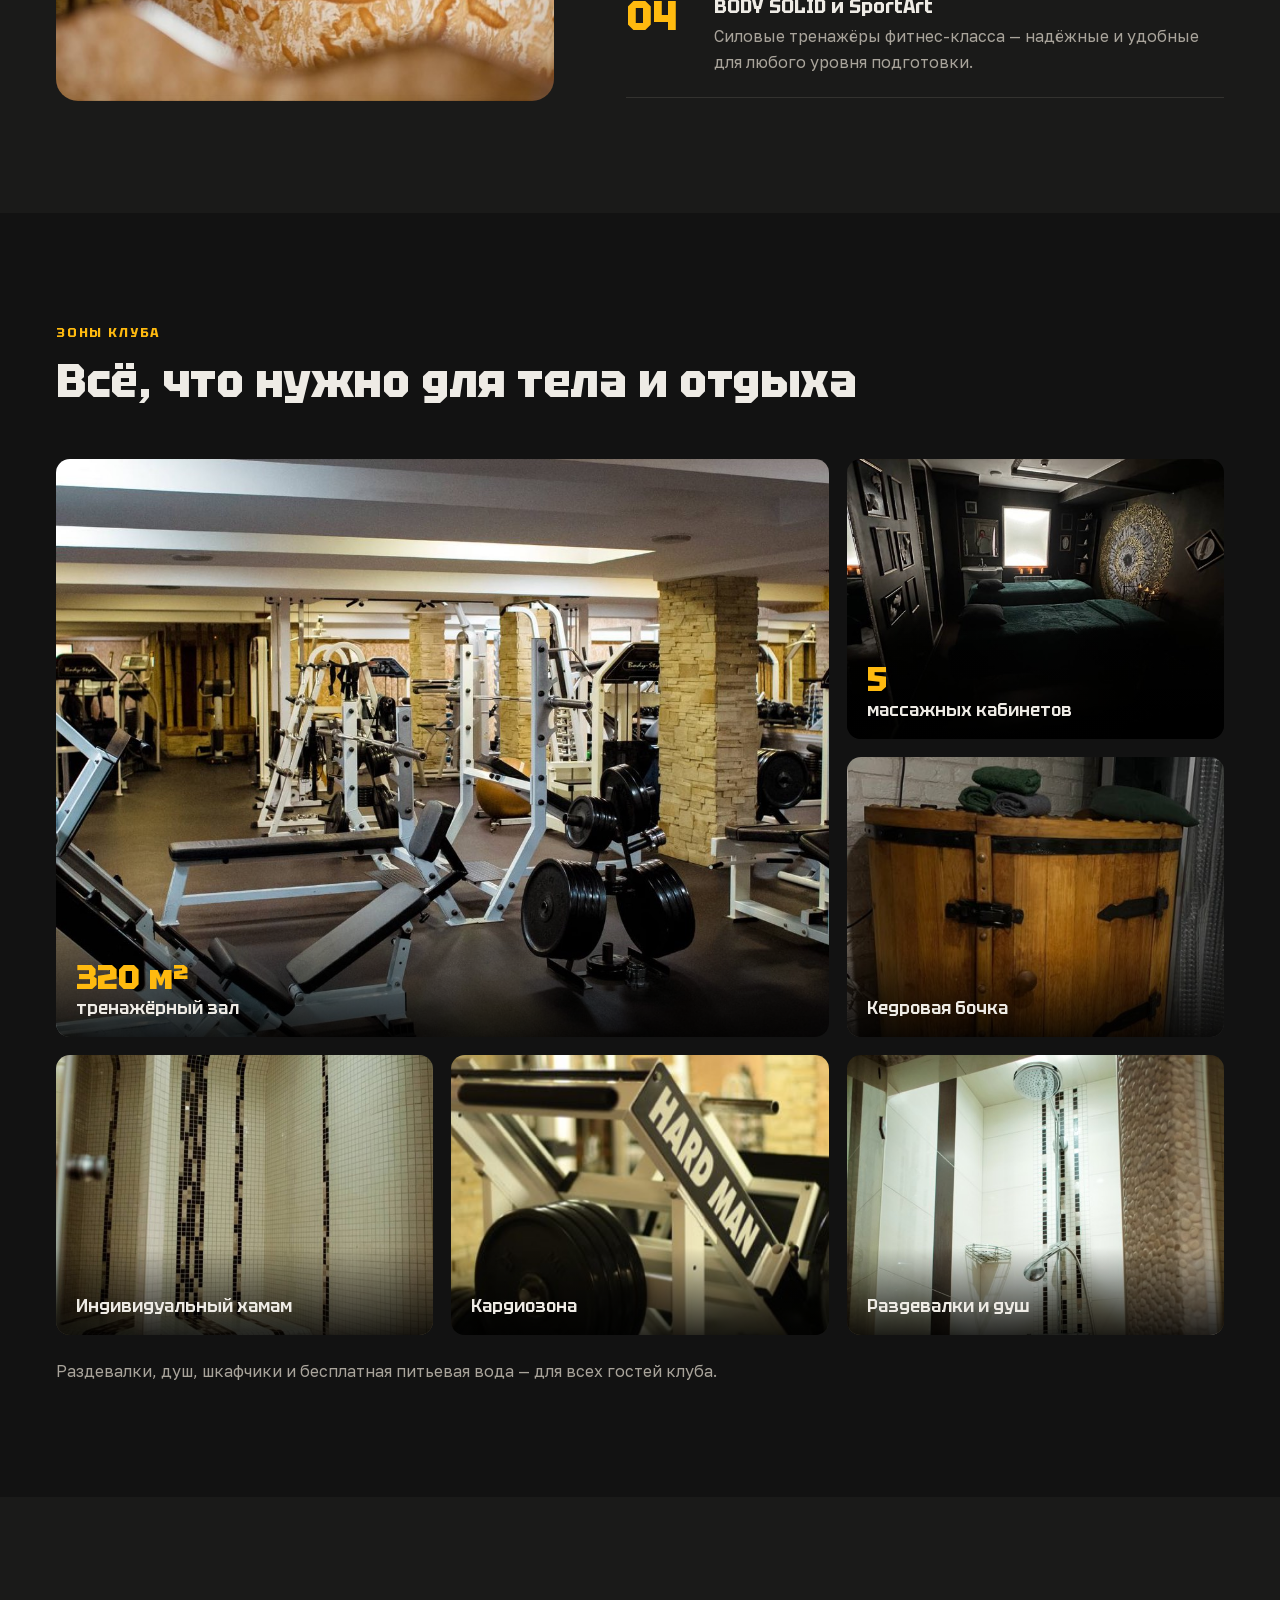
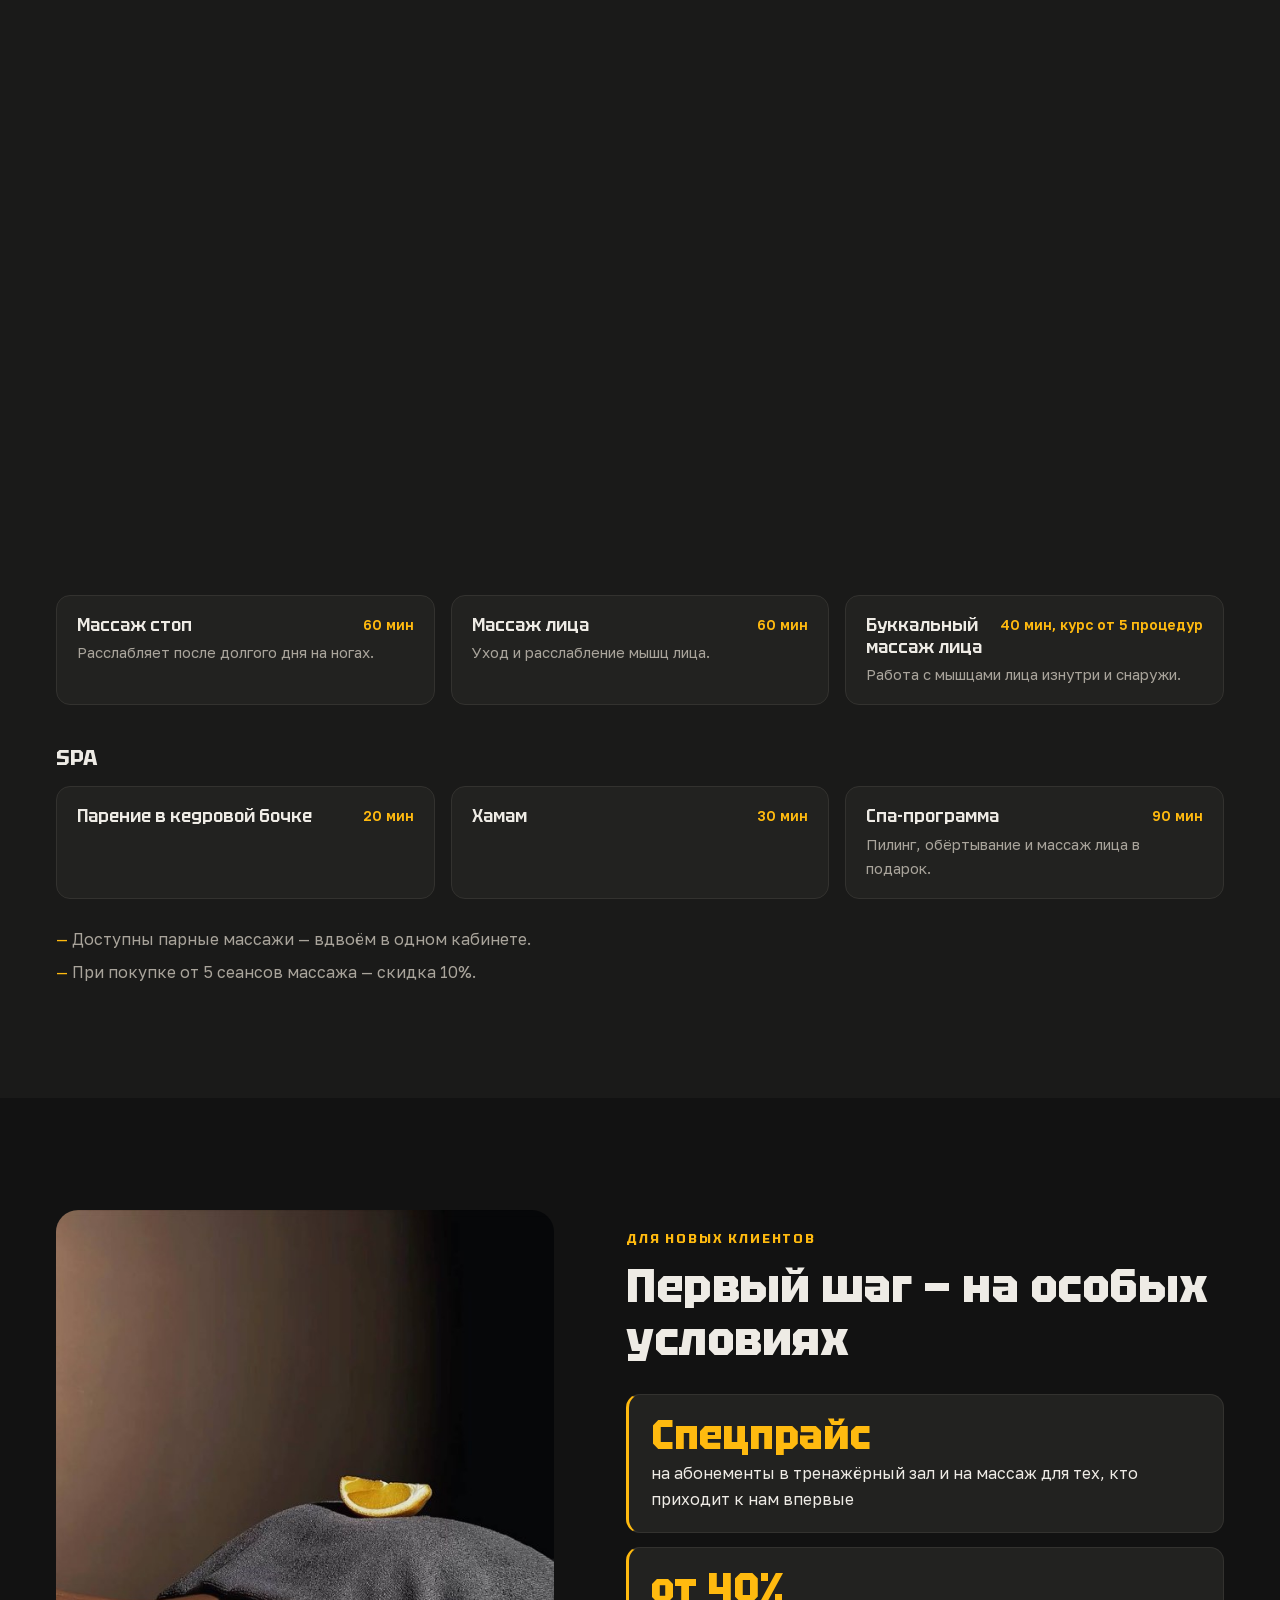
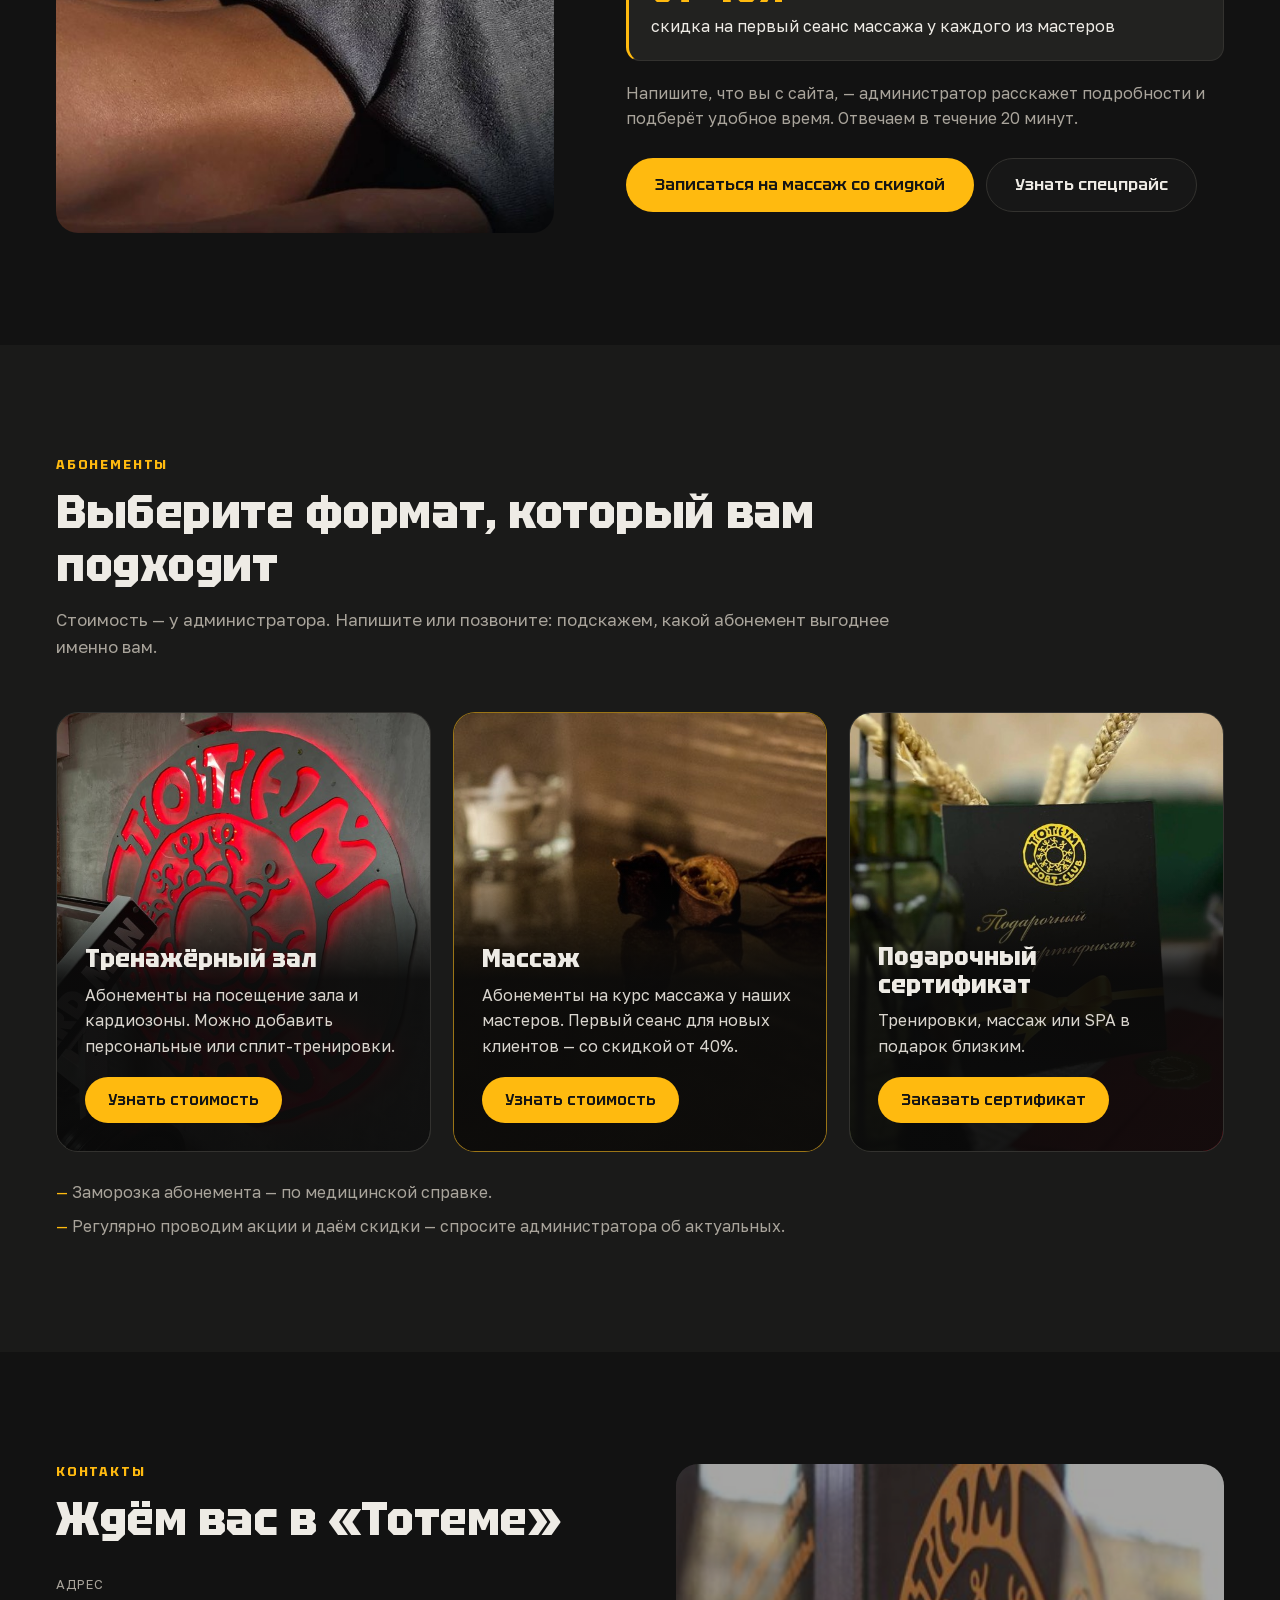
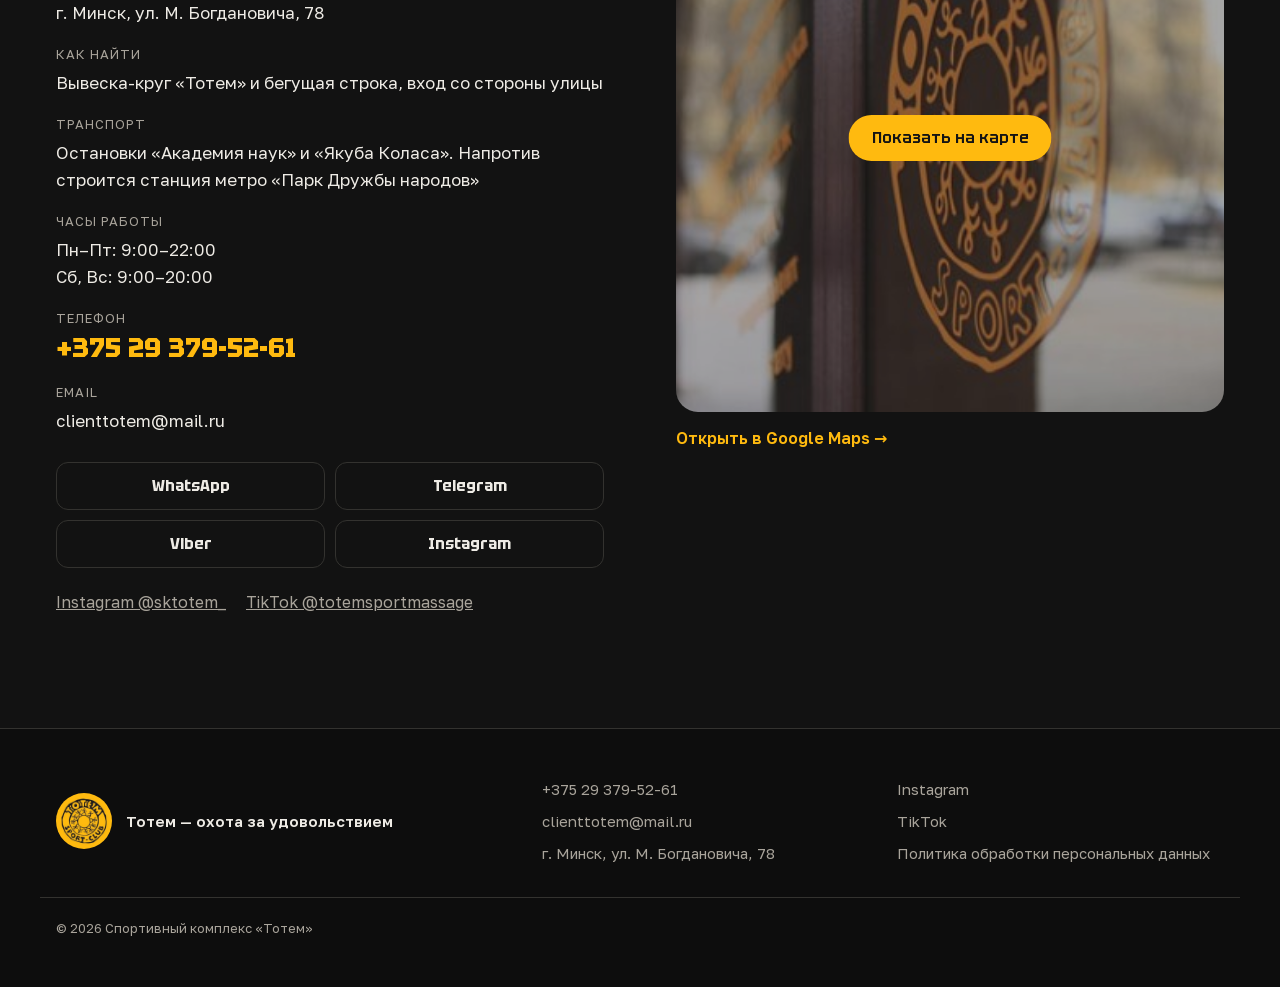
==== commit 43665bbc: "Кнопка «Наверх» Co-Authored-By: Claude Opus 5.5 <noreply@anthropic.com>" ====
--- a/index.html
+++ b/index.html
@@ -538,6 +538,11 @@
     <div class="container footer__copy">© <span id="year">2026</span> Спортивный комплекс «Тотем»</div>
   </footer>
 
+  <!-- Кнопка «Наверх» -->
+  <button class="to-top" type="button" aria-label="Наверх">
+    <svg viewBox="0 0 24 24" width="22" height="22" aria-hidden="true"><path fill="none" stroke="currentColor" stroke-width="2.2" stroke-linecap="round" stroke-linejoin="round" d="M12 19V5M5 12l7-7 7 7"/></svg>
+  </button>
+
   <!-- Плавающая кнопка связи (мобильные) -->
   <a class="fab" href="https://wa.me/375293795261" data-msg="Здравствуйте! Я с сайта. Хочу записаться." aria-label="Написать нам">
     <svg viewBox="0 0 24 24" width="26" height="26" aria-hidden="true"><path fill="currentColor" d="M4 4h16a2 2 0 0 1 2 2v10a2 2 0 0 1-2 2H8l-4 4V6a2 2 0 0 1 2-2Zm3 6v2h2v-2H7Zm4 0v2h2v-2h-2Zm4 0v2h2v-2h-2Z"/></svg>
--- a/assets/css/style.css
+++ b/assets/css/style.css
@@ -604,6 +604,30 @@
 .fab:hover { transform: scale(1.05); }
 @media (min-width: 1080px) { .fab { display: none; } }
 
+/* ---------- Кнопка «Наверх» ---------- */
+.to-top {
+  position: fixed;
+  right: 16px;
+  bottom: 86px;               /* над плавающей кнопкой связи */
+  z-index: 90;
+  display: grid;
+  place-items: center;
+  width: 48px; height: 48px;
+  padding: 0;
+  border: 1.5px solid var(--c-line);
+  border-radius: 50%;
+  background: rgba(26, 26, 25, .92);
+  color: var(--c-accent);
+  cursor: pointer;
+  opacity: 0;
+  visibility: hidden;
+  transform: translateY(10px);
+  transition: opacity .25s var(--ease), transform .25s var(--ease), visibility .25s, border-color .2s;
+}
+.to-top.is-visible { opacity: 1; visibility: visible; transform: none; }
+.to-top:hover { border-color: var(--c-accent); }
+@media (min-width: 1080px) { .to-top { right: 24px; bottom: 24px; width: 52px; height: 52px; } }
+
 /* ---------- Окно выбора мессенджера ---------- */
 .contact-dialog {
   width: min(440px, calc(100% - 32px));
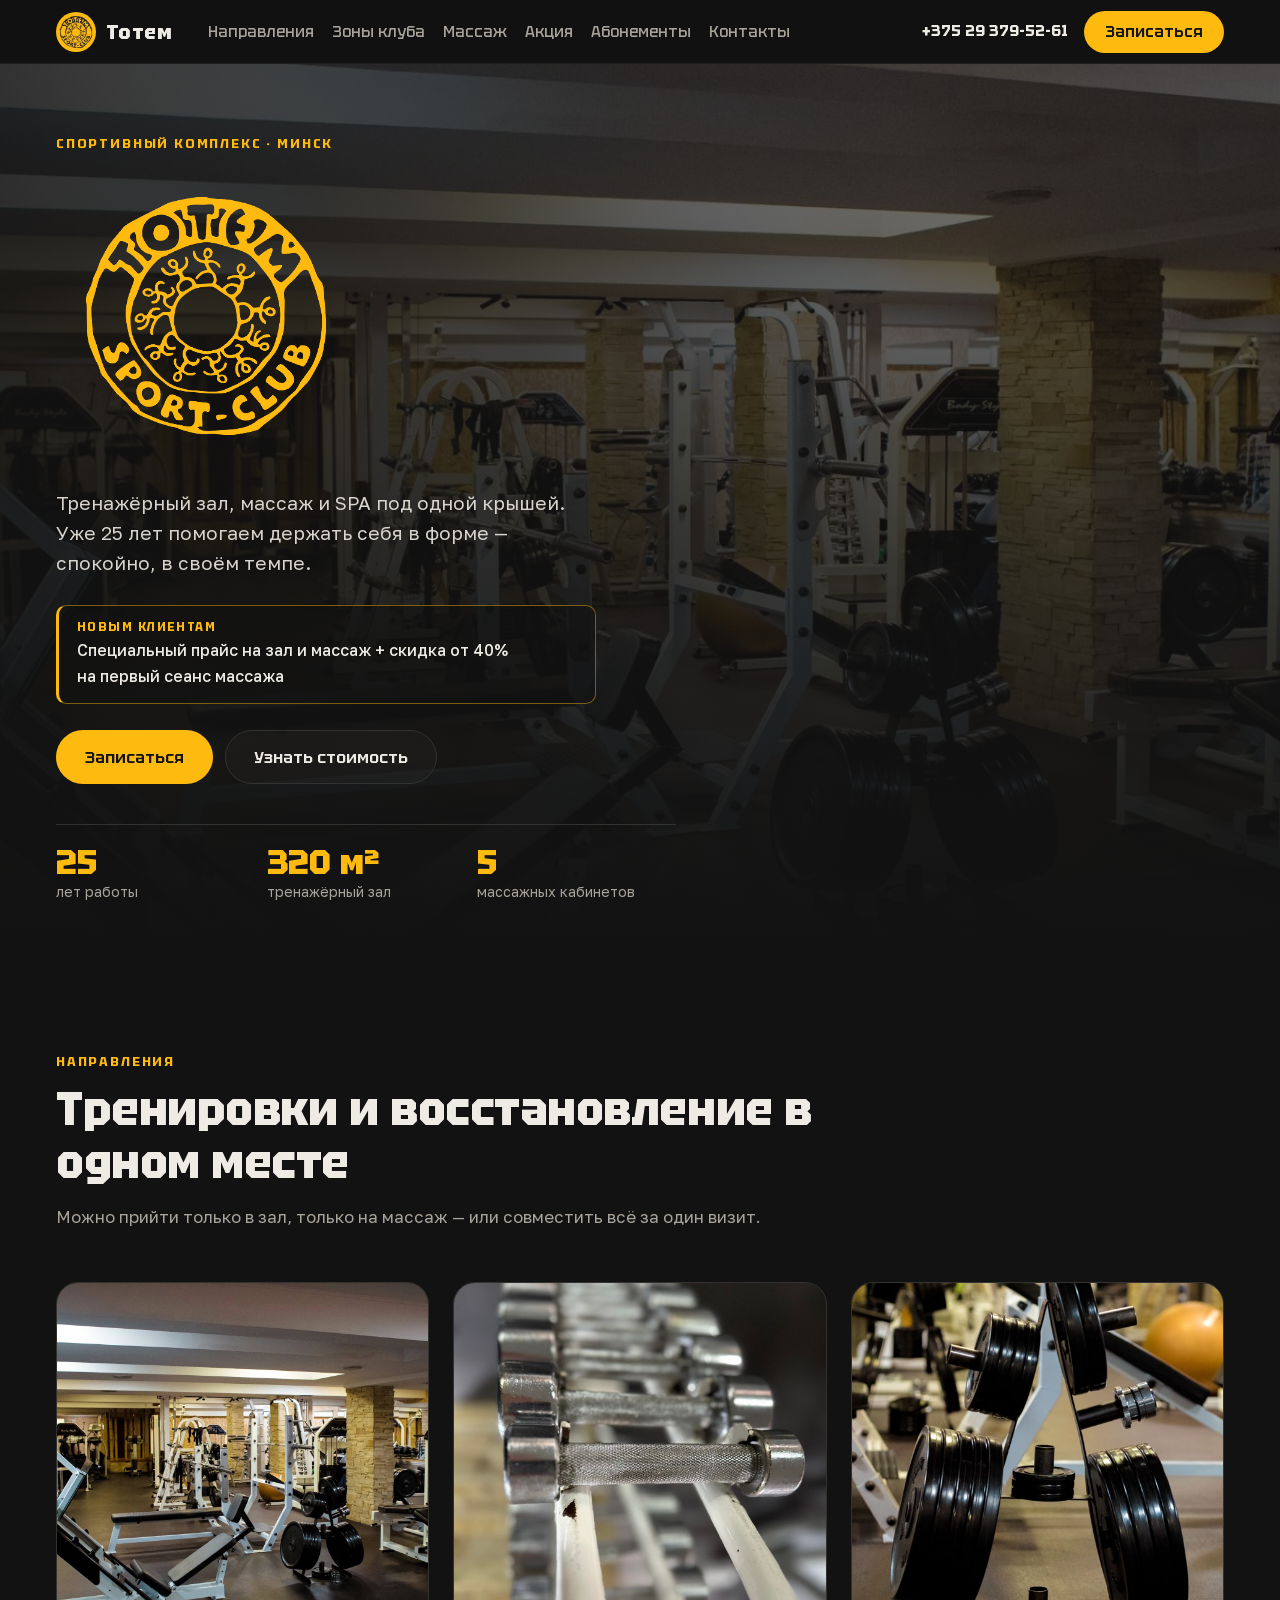
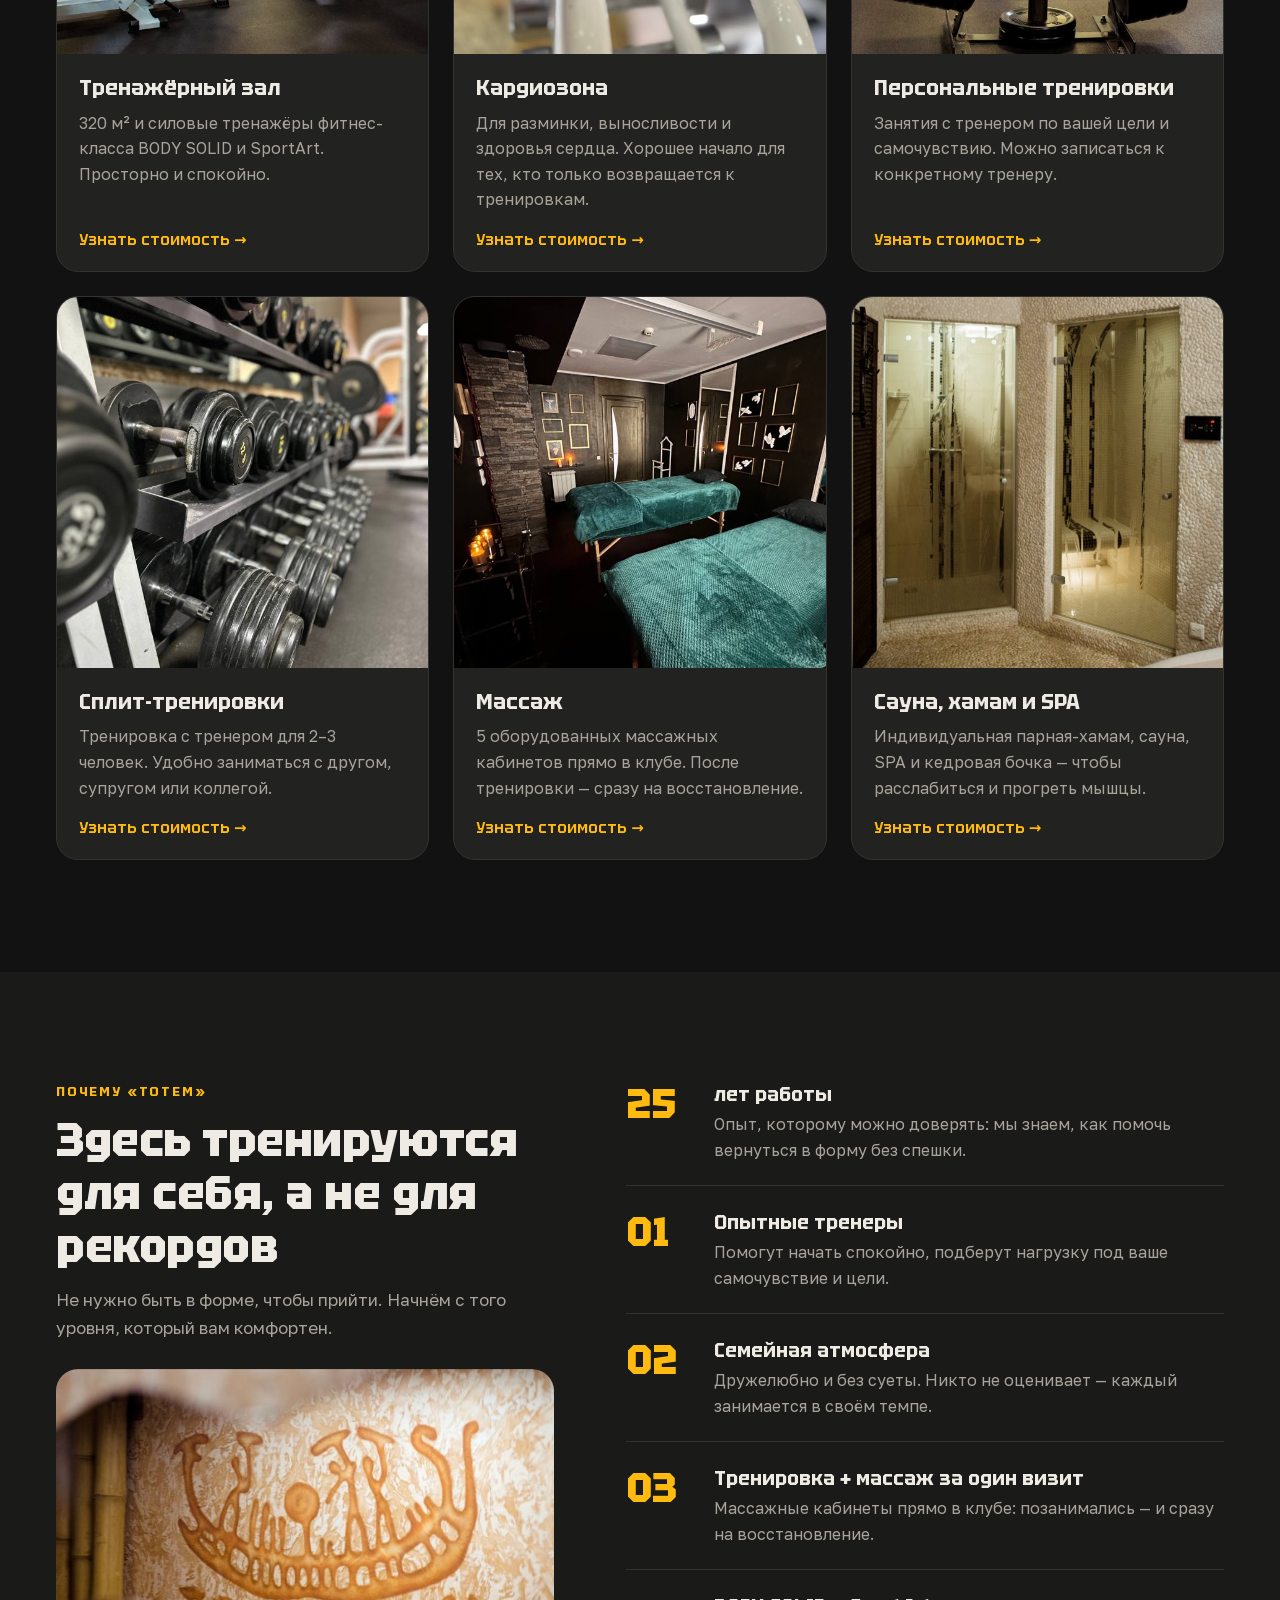
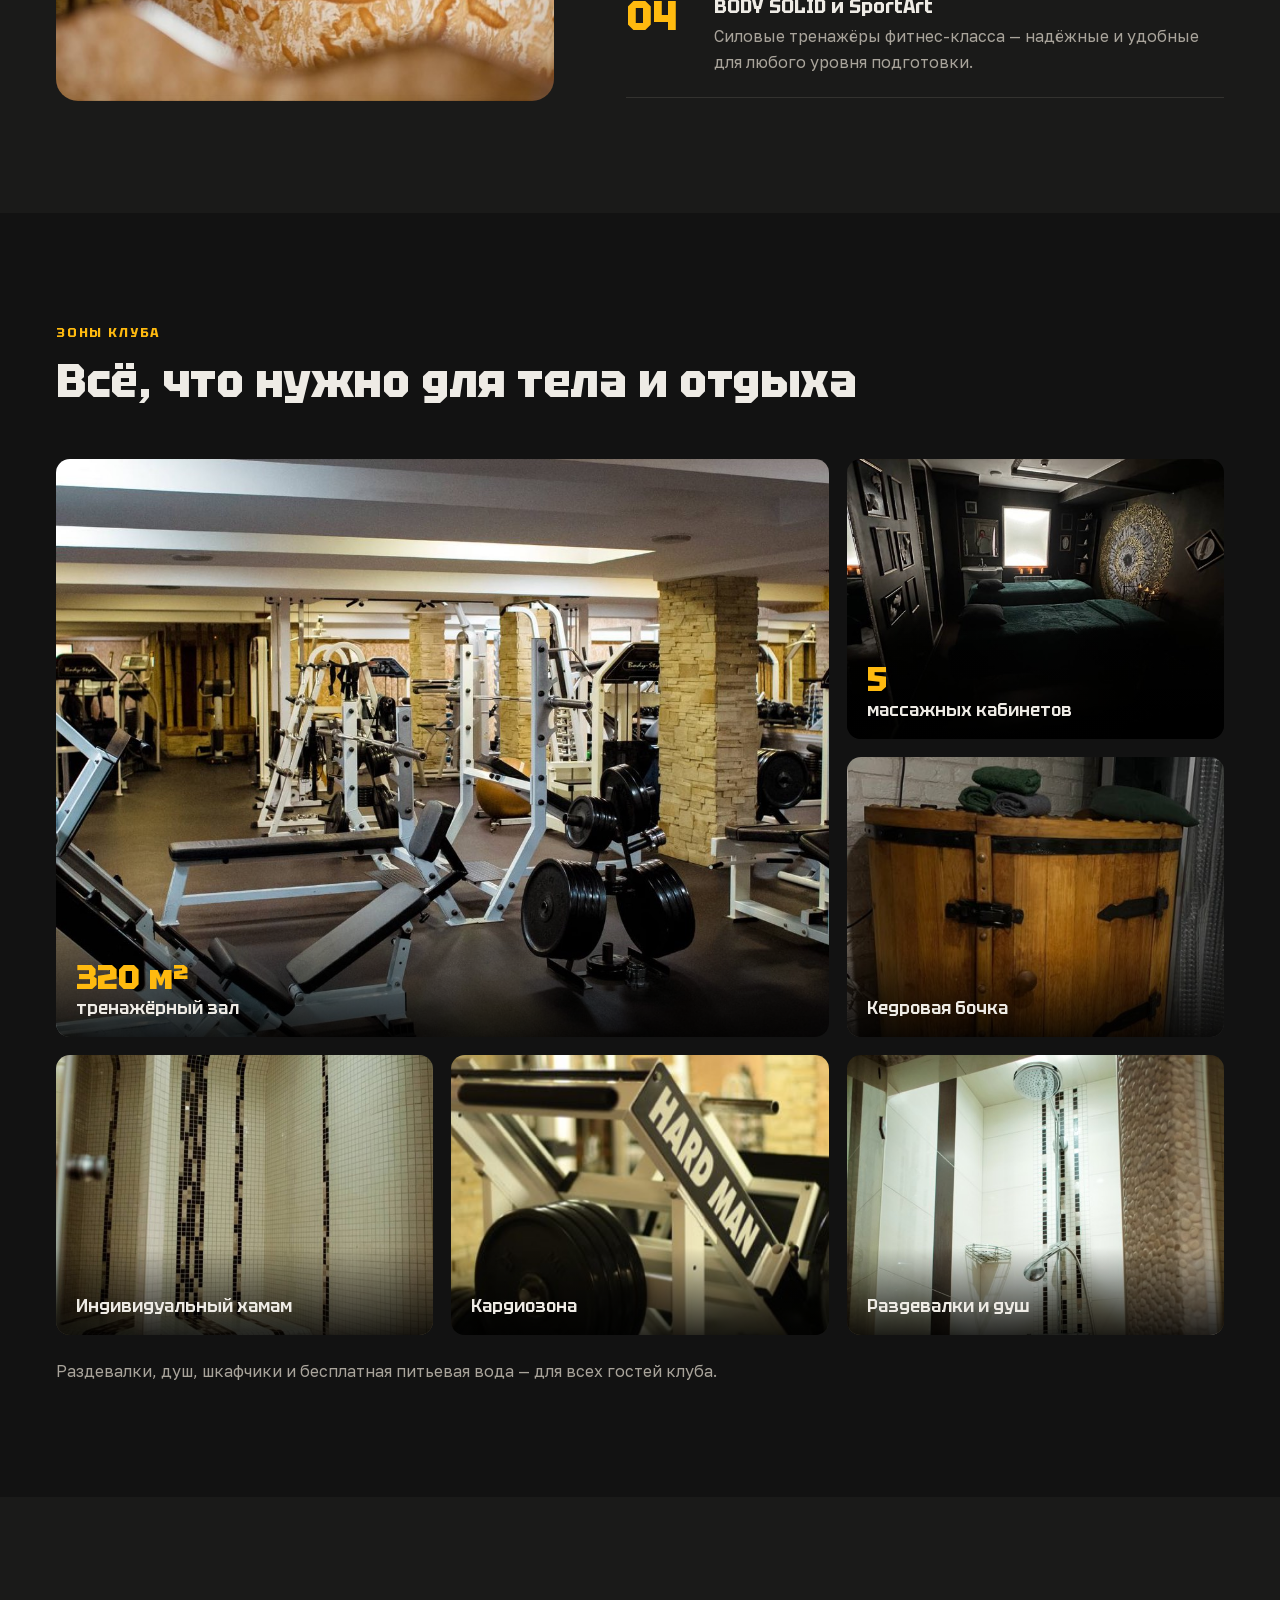
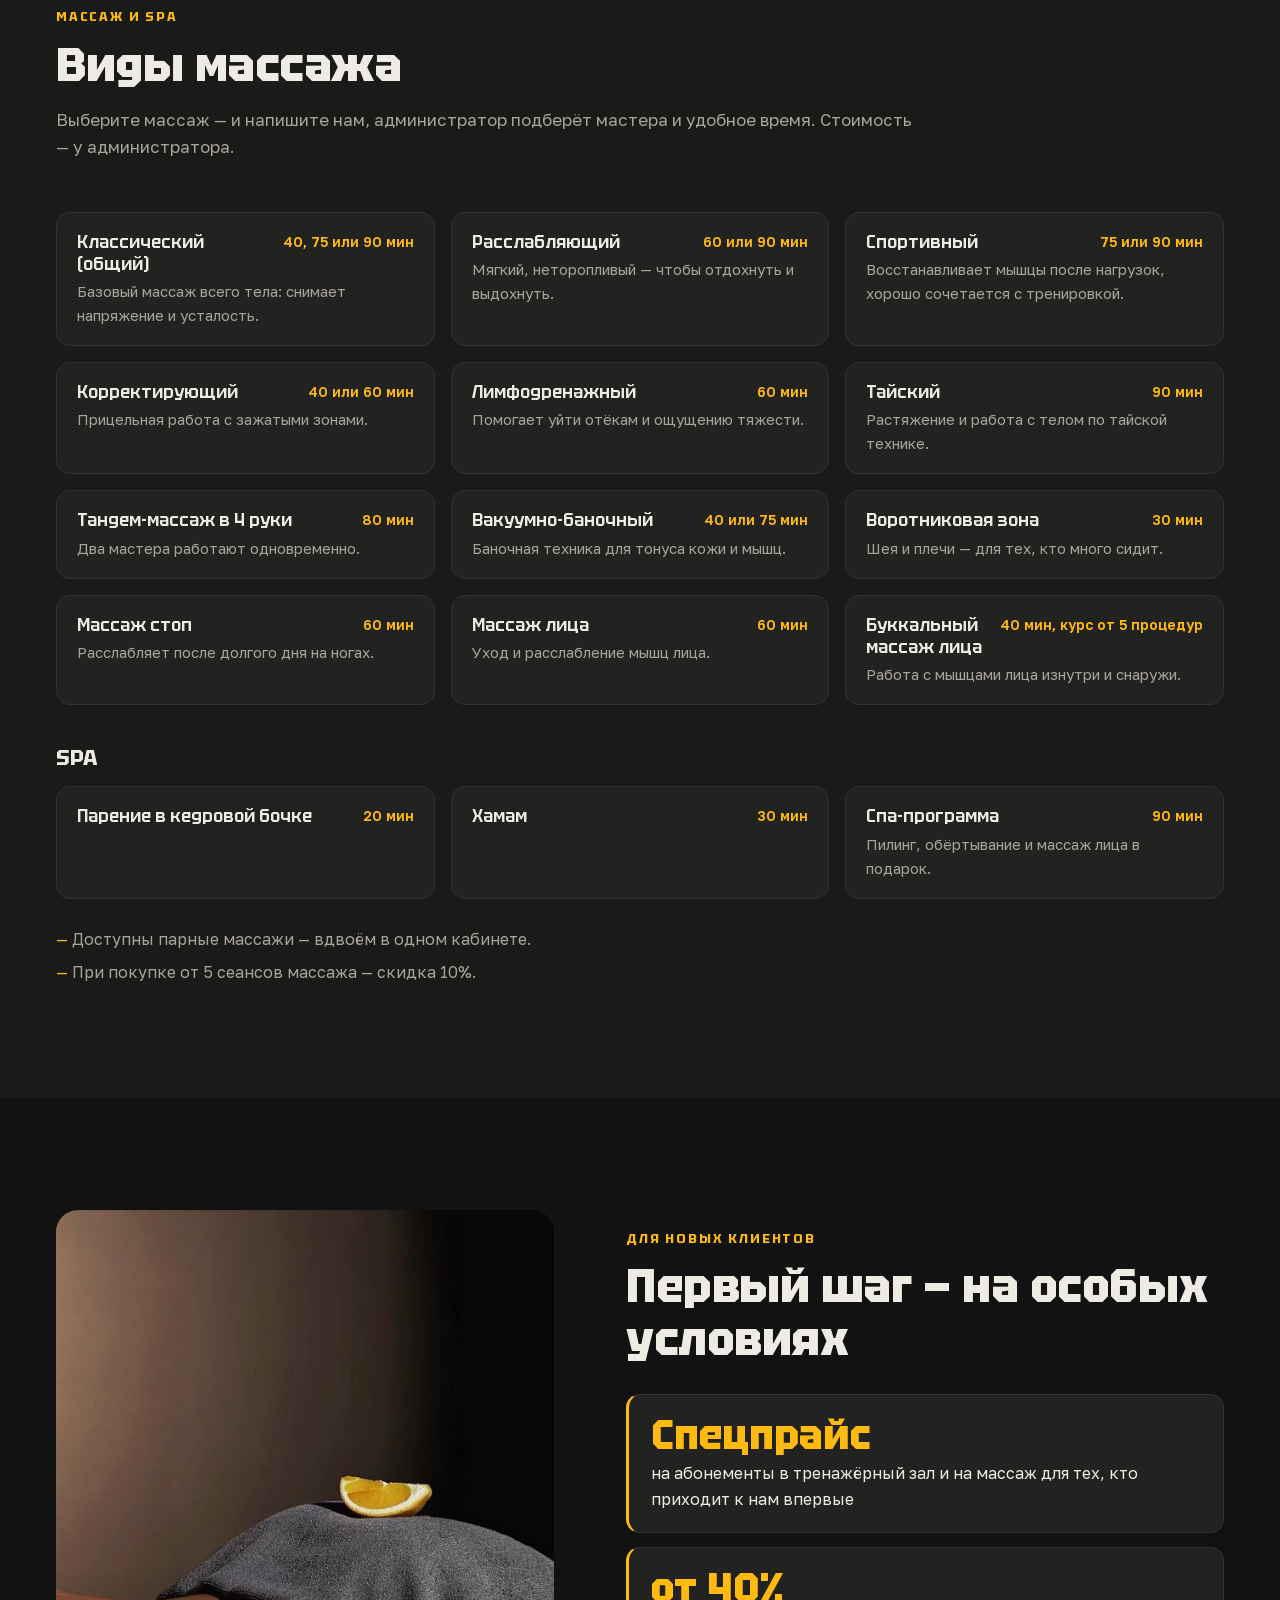
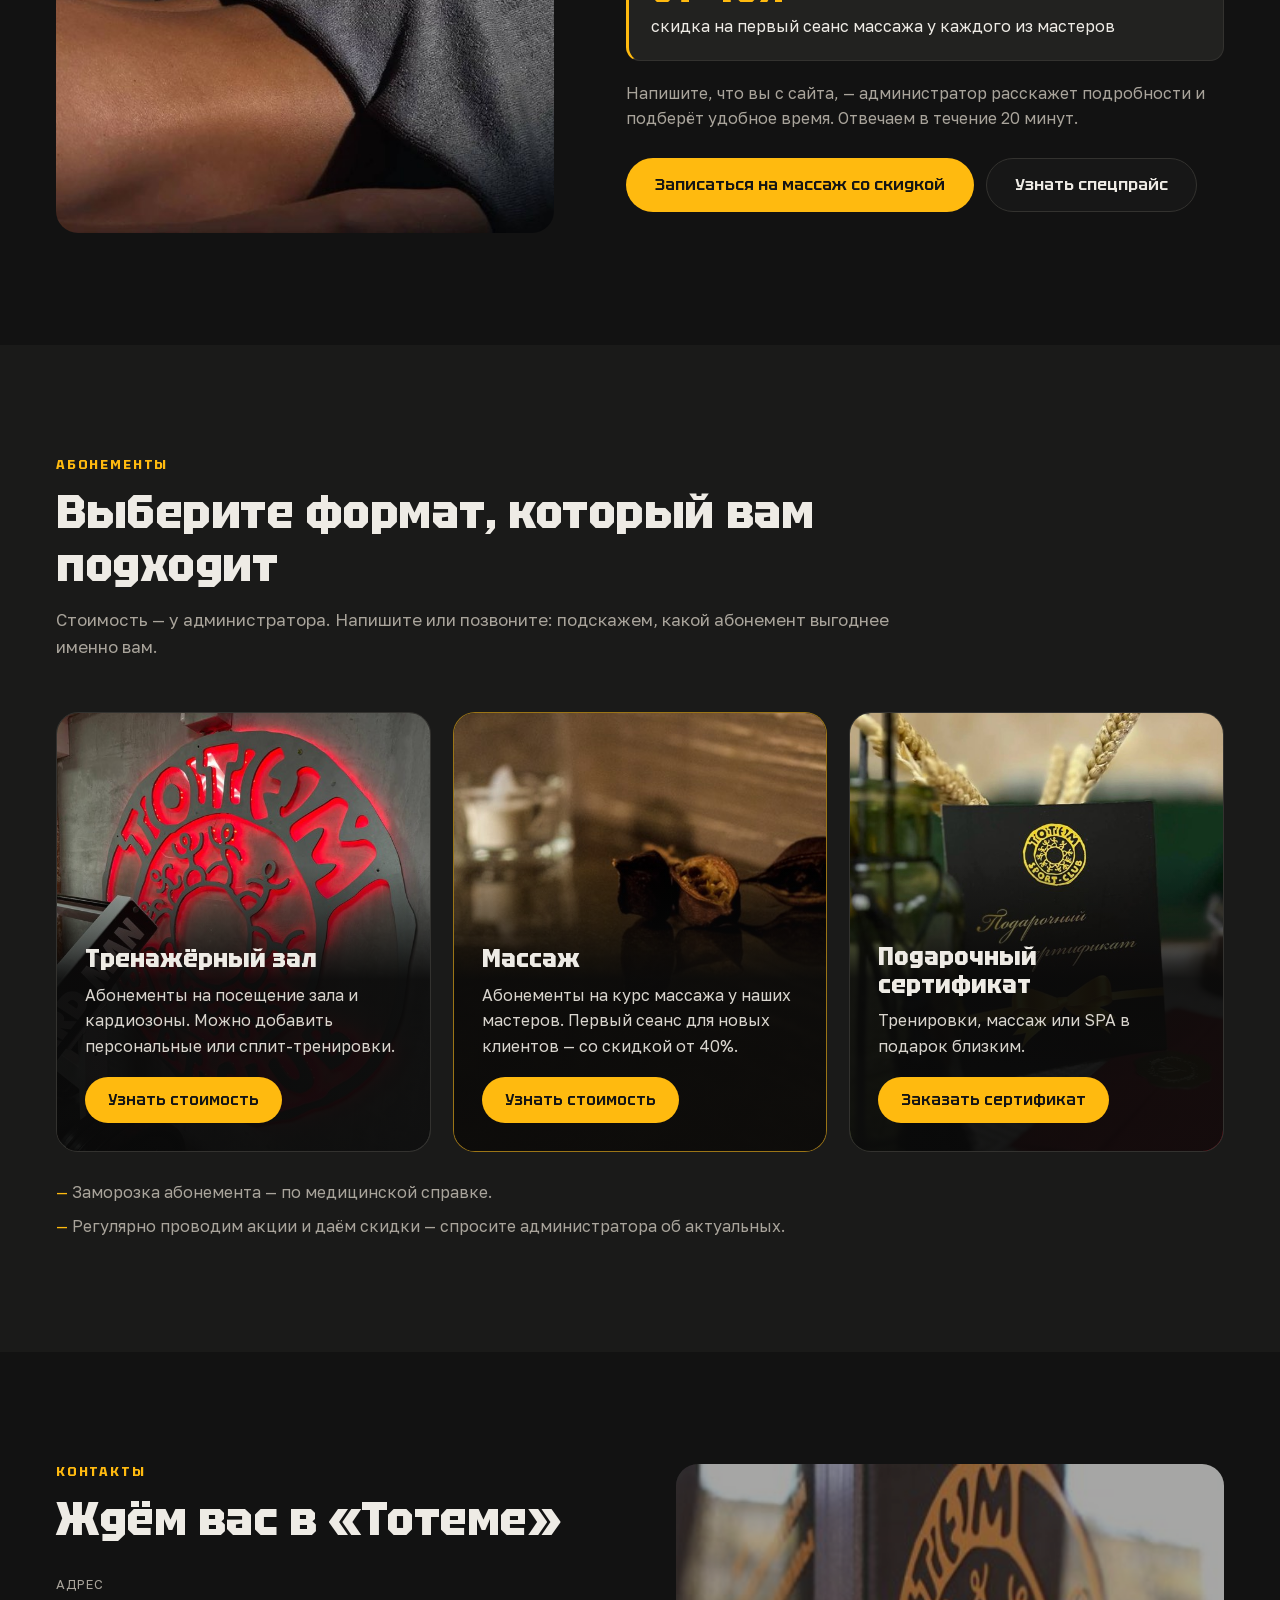
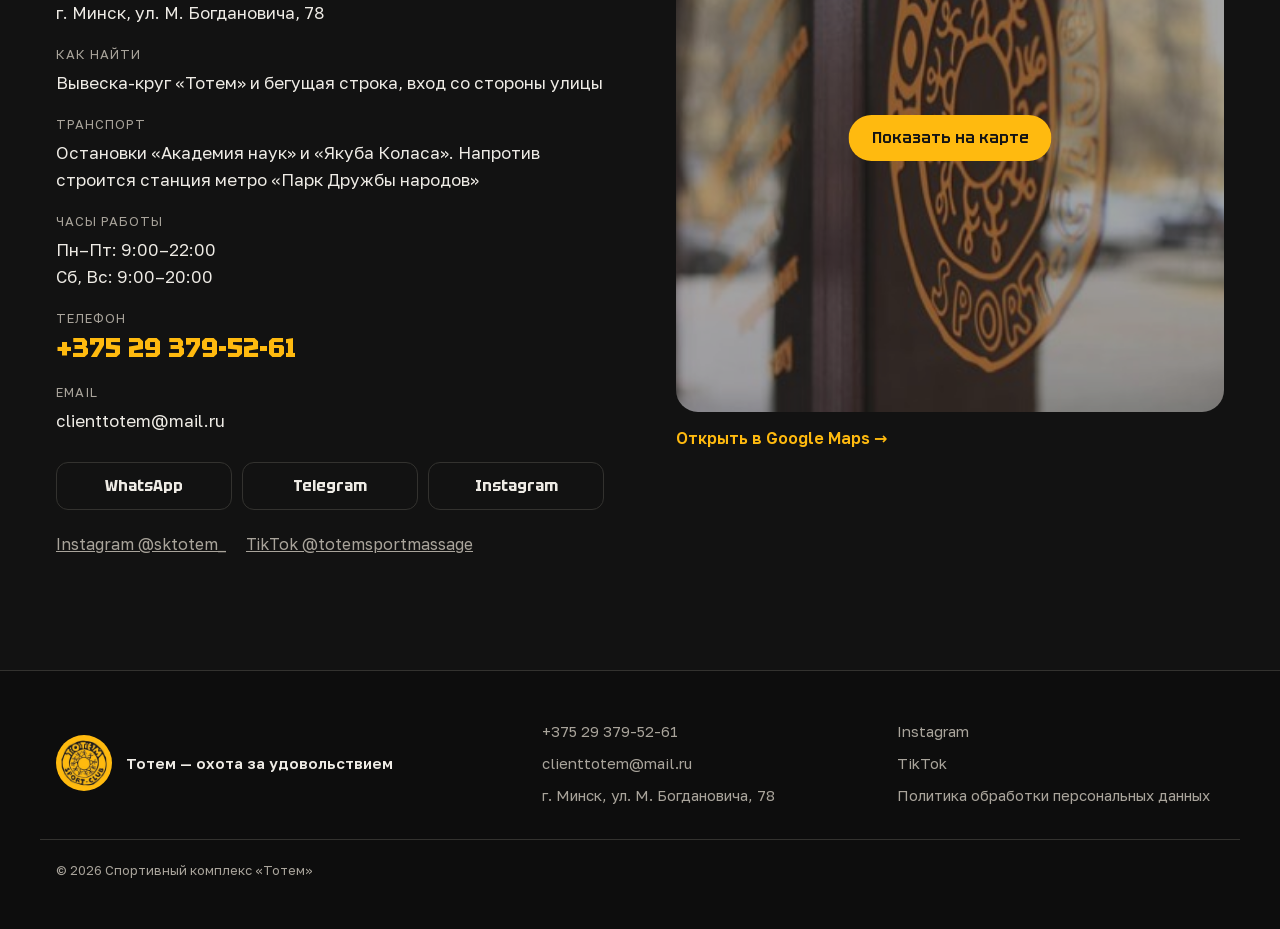
==== commit e965d4f6: "Убран Viber из способов связи Co-Authored-By: Claude Opus 5.5 <noreply@anthropic.com>" ====
--- a/index.html
+++ b/index.html
@@ -497,7 +497,6 @@
             <a class="messenger" href="https://wa.me/375293795261" data-msg="Здравствуйте! Я с сайта. Хочу записаться." target="_blank" rel="noopener">WhatsApp</a>
             <!-- УТОЧНИТЬ: username в Telegram; пока ссылка по номеру телефона -->
             <a class="messenger" href="https://t.me/+375293795261" target="_blank" rel="noopener">Telegram</a>
-            <a class="messenger" href="viber://chat?number=%2B375293795261">Viber</a>
             <a class="messenger" href="https://ig.me/m/sktotem_" target="_blank" rel="noopener">Instagram</a>
           </div>
 
@@ -558,11 +557,10 @@
     <div class="contact-dialog__list">
       <a class="messenger" id="dlg-wa" href="https://wa.me/375293795261" target="_blank" rel="noopener">WhatsApp</a>
       <a class="messenger" data-copy href="https://t.me/+375293795261" target="_blank" rel="noopener">Telegram</a>
-      <a class="messenger" data-copy href="viber://chat?number=%2B375293795261">Viber</a>
       <a class="messenger" data-copy href="https://ig.me/m/sktotem_" target="_blank" rel="noopener">Instagram</a>
       <a class="messenger messenger--phone" href="tel:+375293795261">Позвонить</a>
     </div>
-    <p class="contact-dialog__hint" id="dialog-hint">В WhatsApp текст подставится сам. Для Telegram, Viber и Instagram мы скопируем его — просто вставьте в чат.</p>
+    <p class="contact-dialog__hint" id="dialog-hint">В WhatsApp текст подставится сам. Для Telegram и Instagram мы скопируем его — просто вставьте в чат.</p>
   </dialog>
 
   <script src="assets/js/main.js" defer></script>
--- a/assets/css/style.css
+++ b/assets/css/style.css
@@ -537,7 +537,13 @@
 .contacts__list a:hover { color: var(--c-accent); }
 .contacts__phone { color: var(--c-accent); font: 800 26px/1.2 var(--f-head); }
 
-.messengers, .contact-dialog__list { display: grid; grid-template-columns: repeat(2, 1fr); gap: 10px; }
+.messengers, .contact-dialog__list { display: grid; grid-template-columns: repeat(3, minmax(0, 1fr)); gap: 10px; }
+/* на узких экранах три кнопки в ряд не помещаются: 2 + Instagram во всю ширину */
+@media (max-width: 419px) {
+  .messengers, .contact-dialog__list { grid-template-columns: repeat(2, minmax(0, 1fr)); }
+  .messengers .messenger:nth-child(3),
+  .contact-dialog__list .messenger:nth-child(3) { grid-column: 1 / -1; }
+}
 .messenger {
   display: flex;
   align-items: center;
@@ -653,7 +659,7 @@
 .contact-dialog__title { font-size: 22px; padding-right: 36px; }
 .contact-dialog__text { margin: 12px 0 20px; color: var(--c-muted); font-size: 15px; }
 .contact-dialog__text q { color: var(--c-text); }
-.contact-dialog__list .messenger--phone { grid-column: span 2; background: var(--c-accent); color: var(--c-on-accent); border-color: var(--c-accent); }
+.contact-dialog__list .messenger--phone { grid-column: 1 / -1; background: var(--c-accent); color: var(--c-on-accent); border-color: var(--c-accent); }
 .contact-dialog__list .messenger--phone:hover { background: var(--c-accent-hover); color: var(--c-on-accent); }
 .contact-dialog__hint { margin-top: 16px; color: var(--c-muted); font-size: 13px; }
 .contact-dialog__hint.is-copied { color: var(--c-accent); }
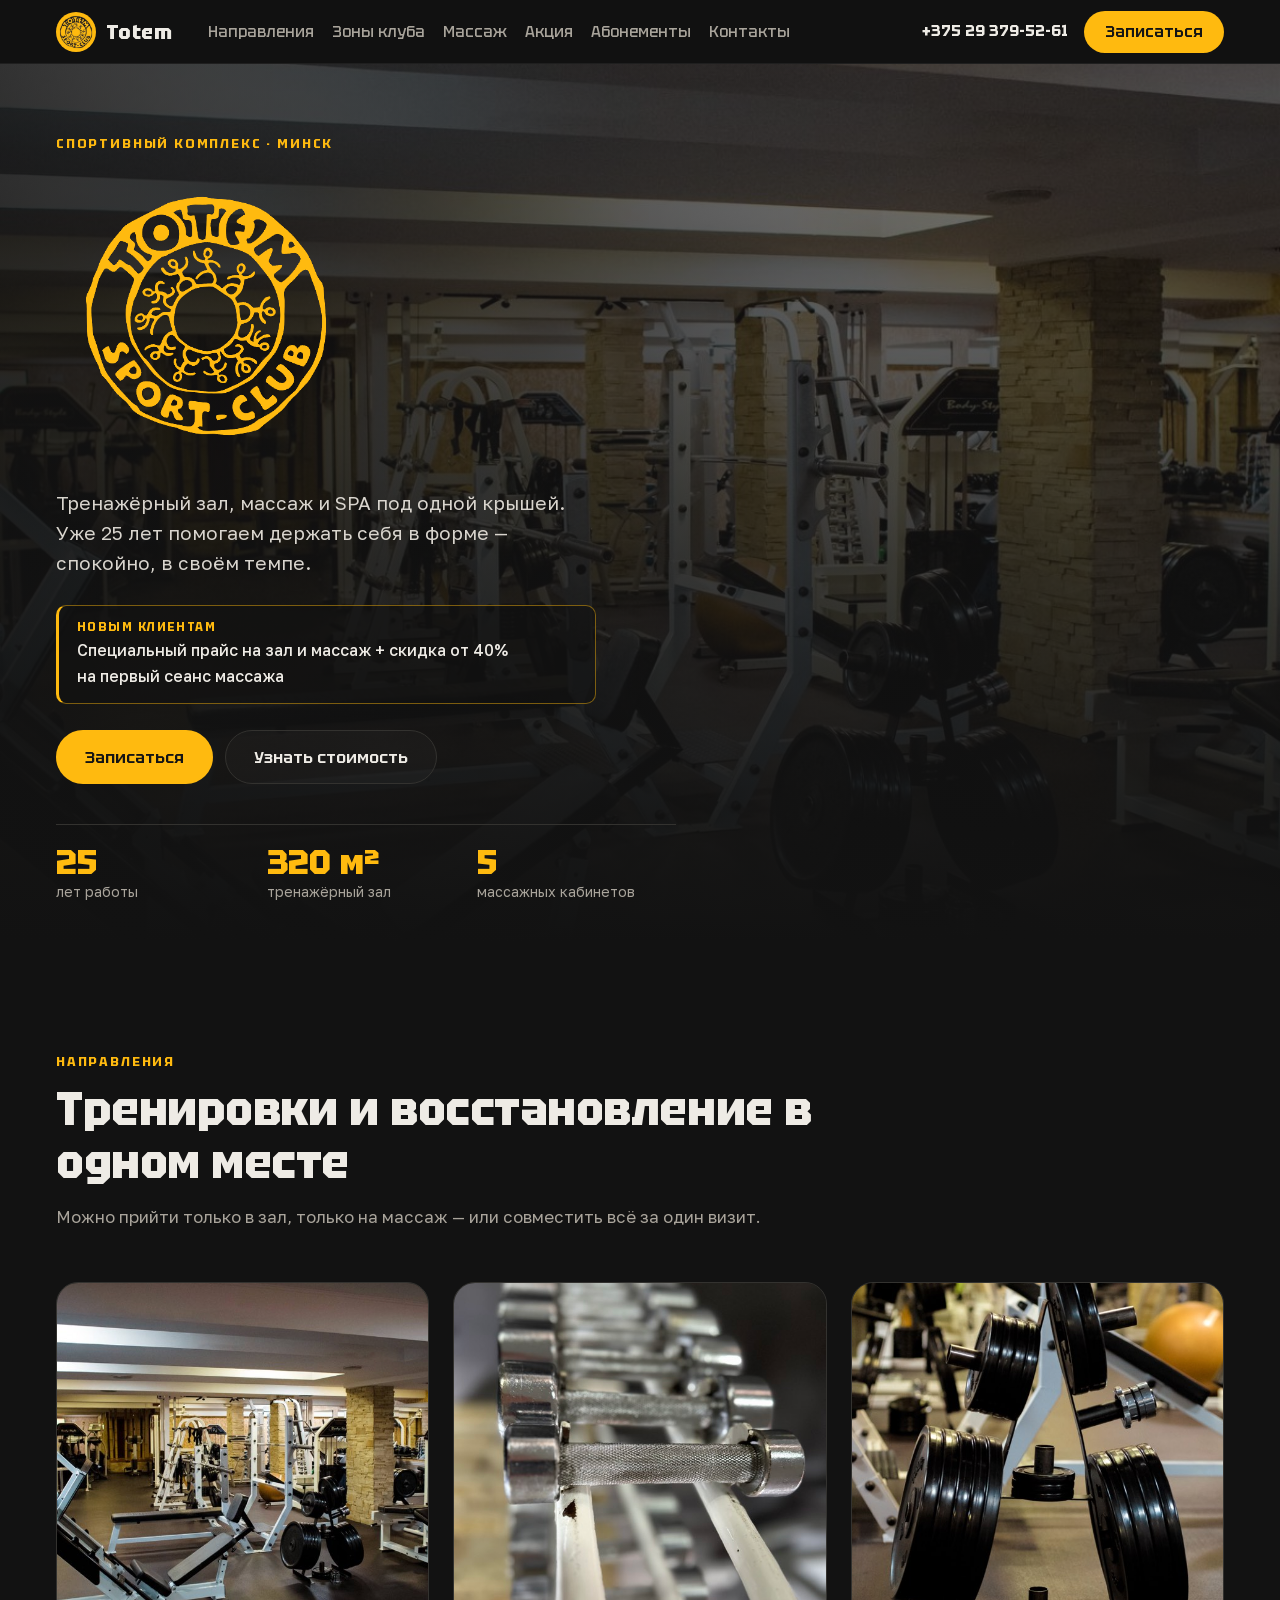
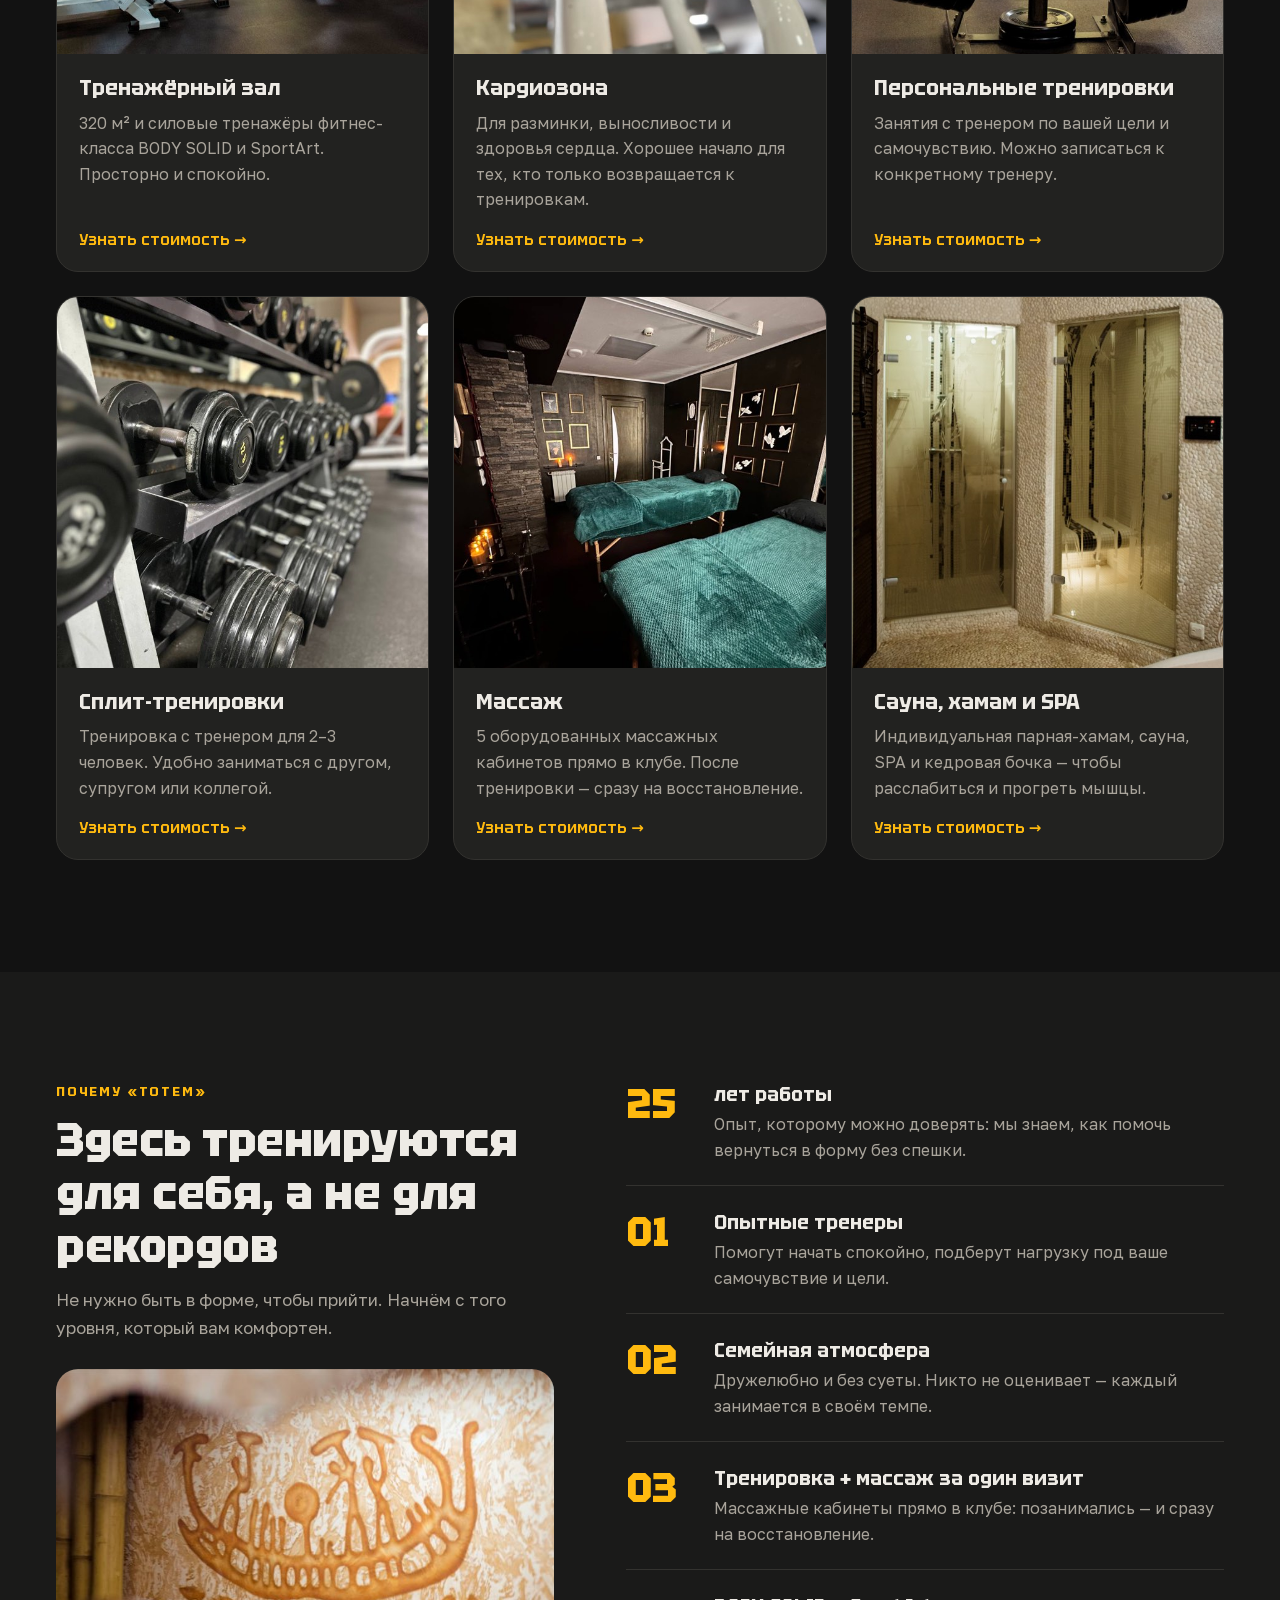
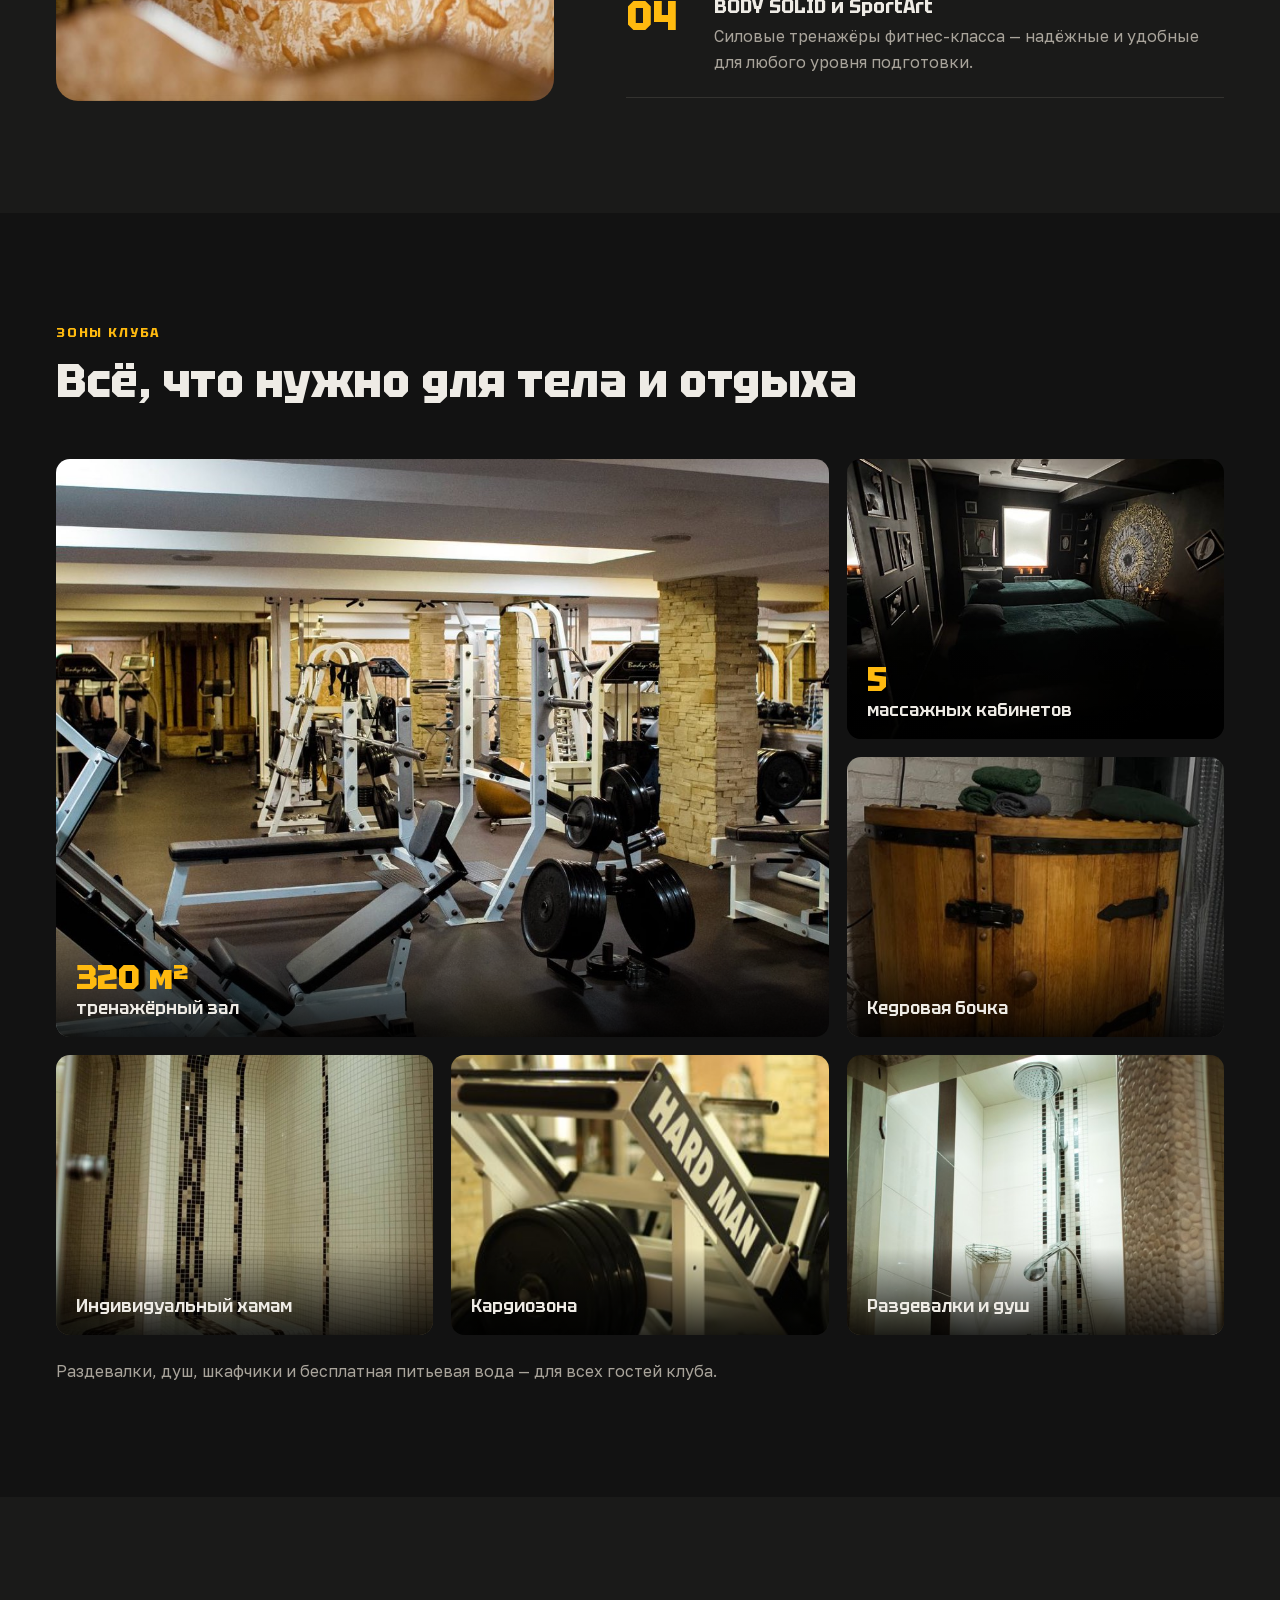
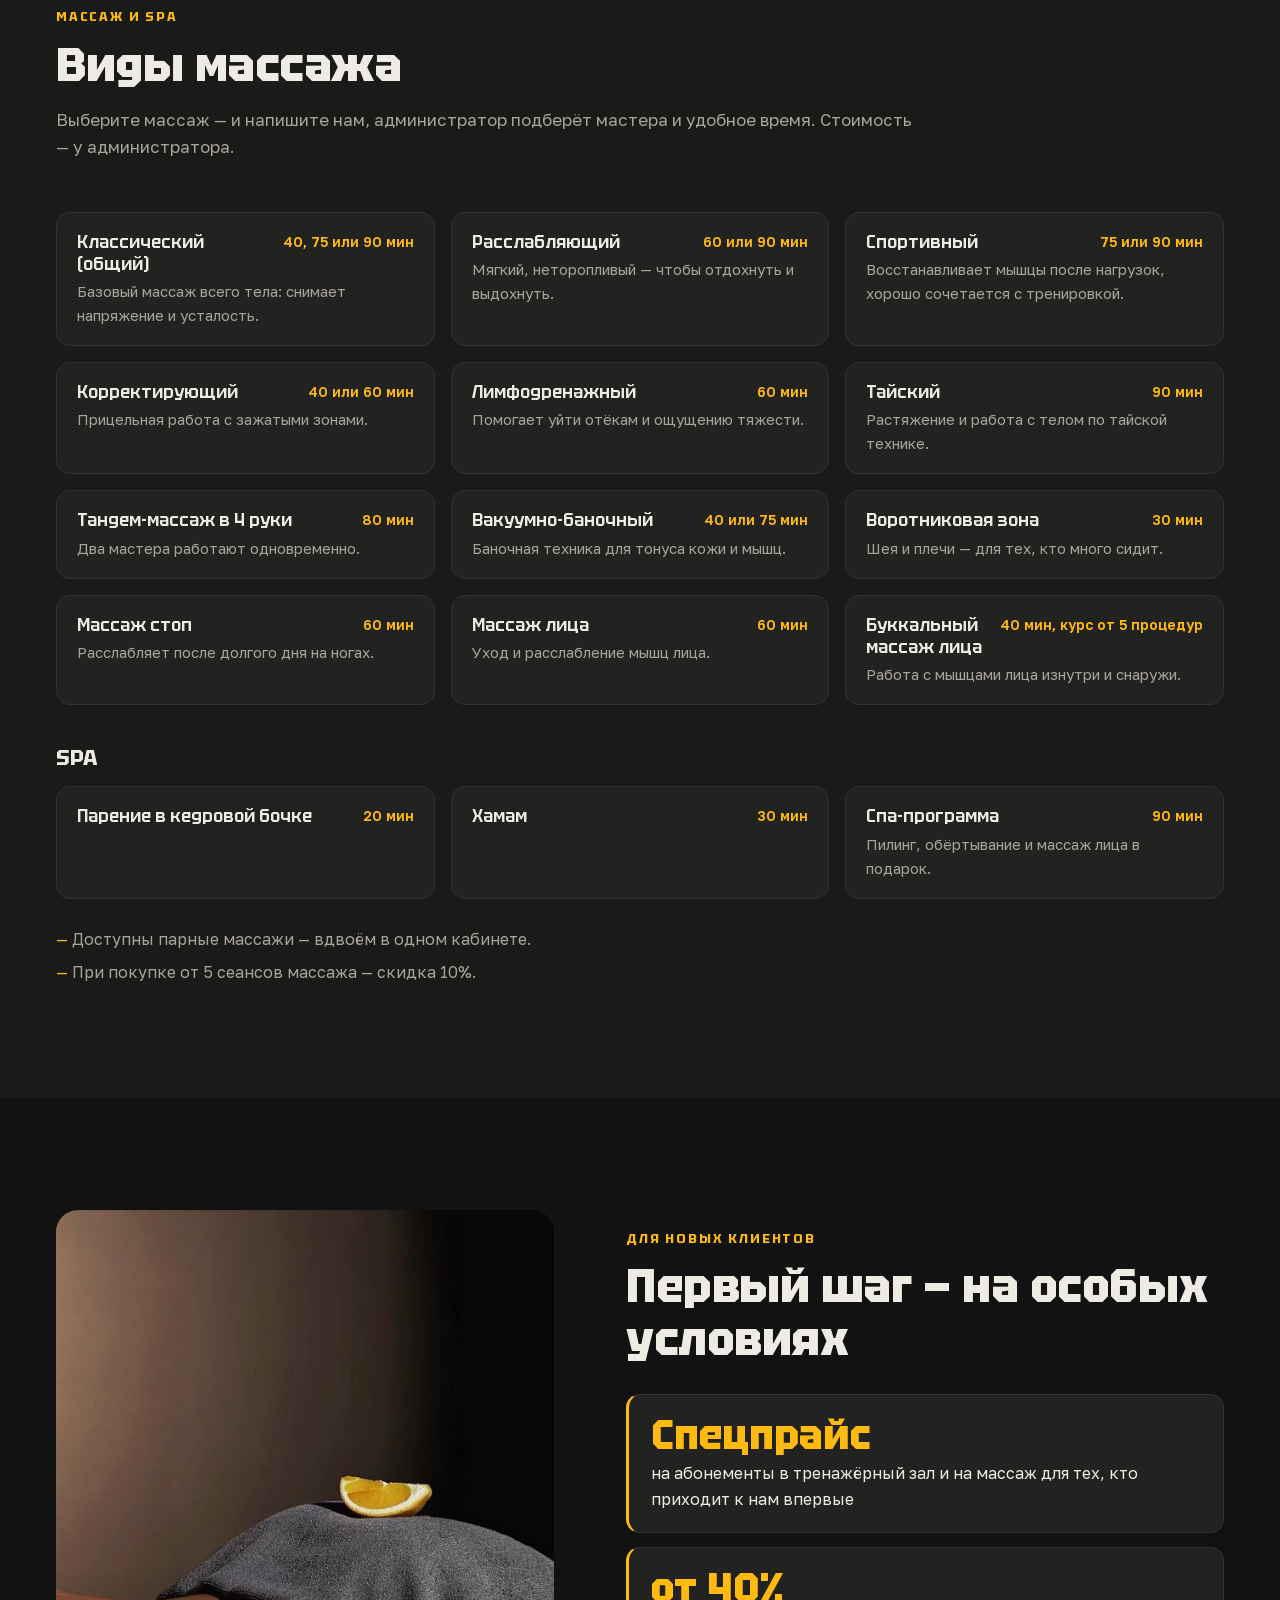
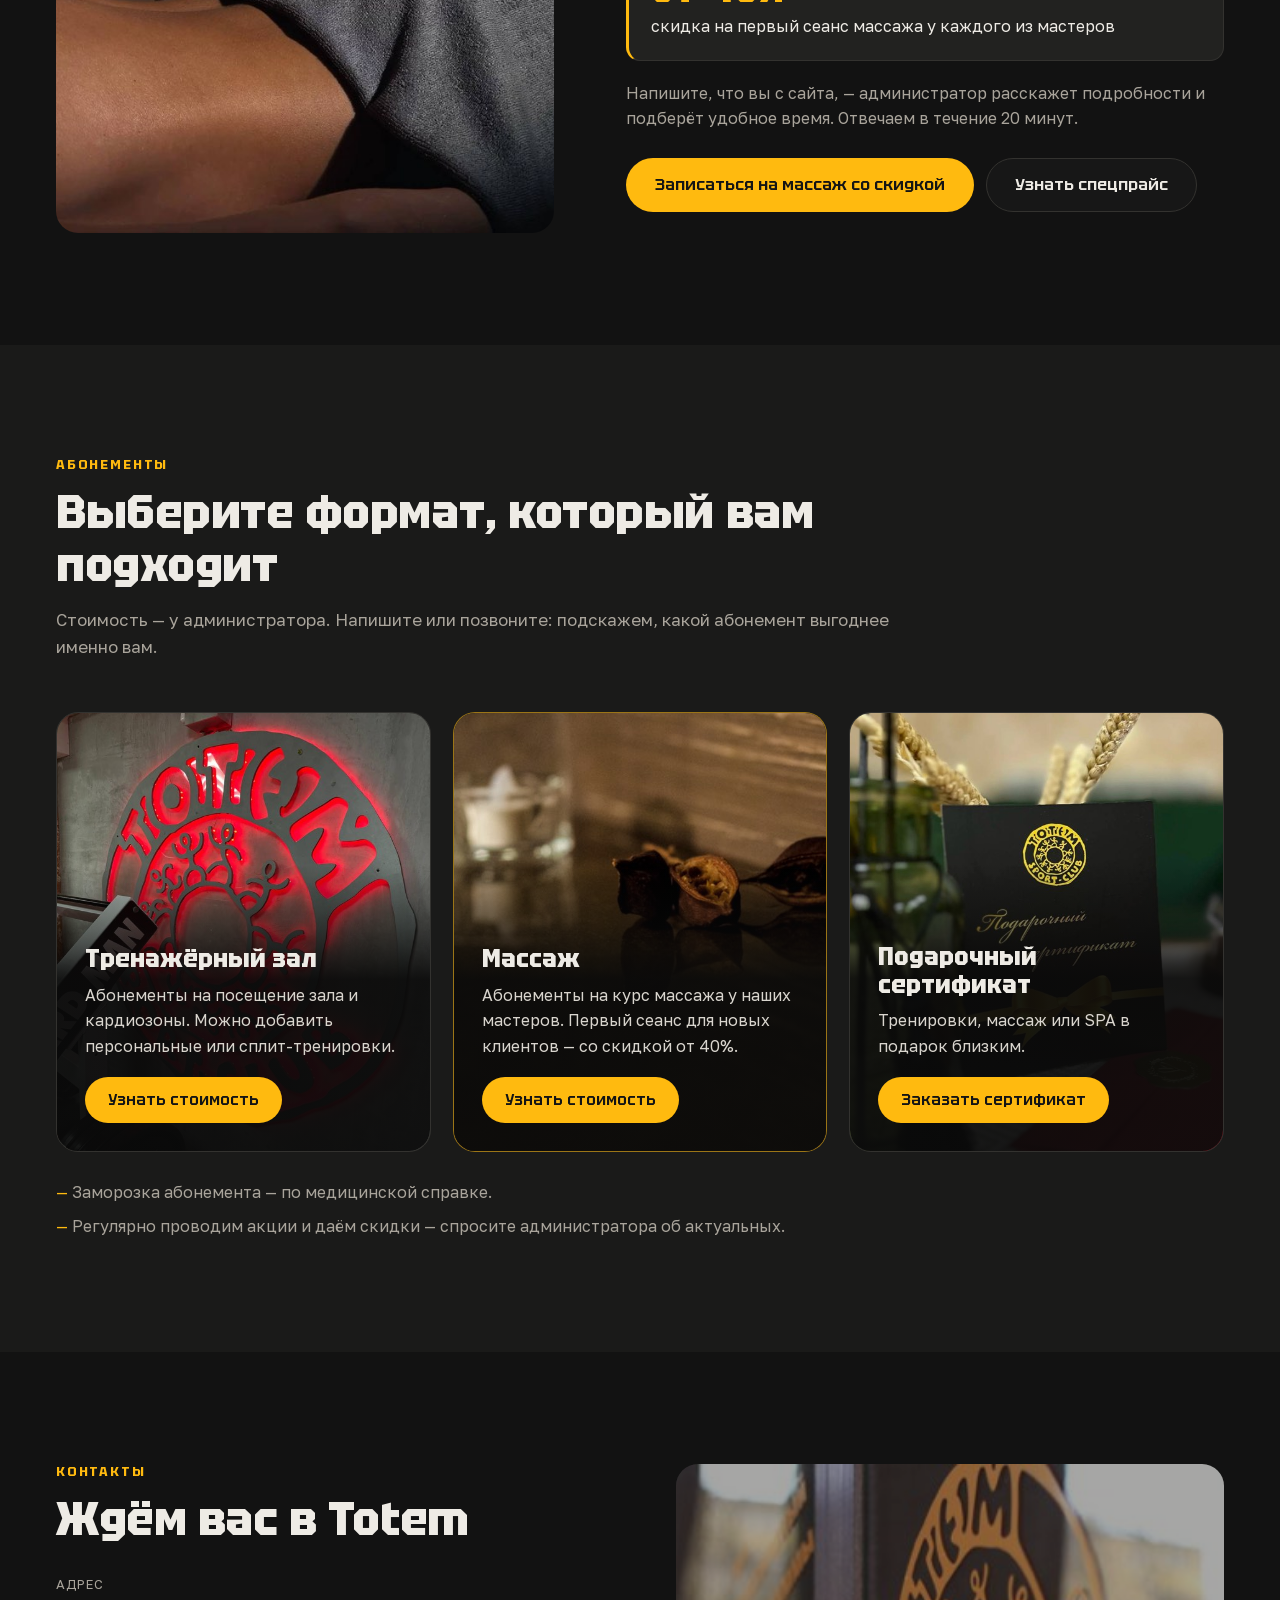
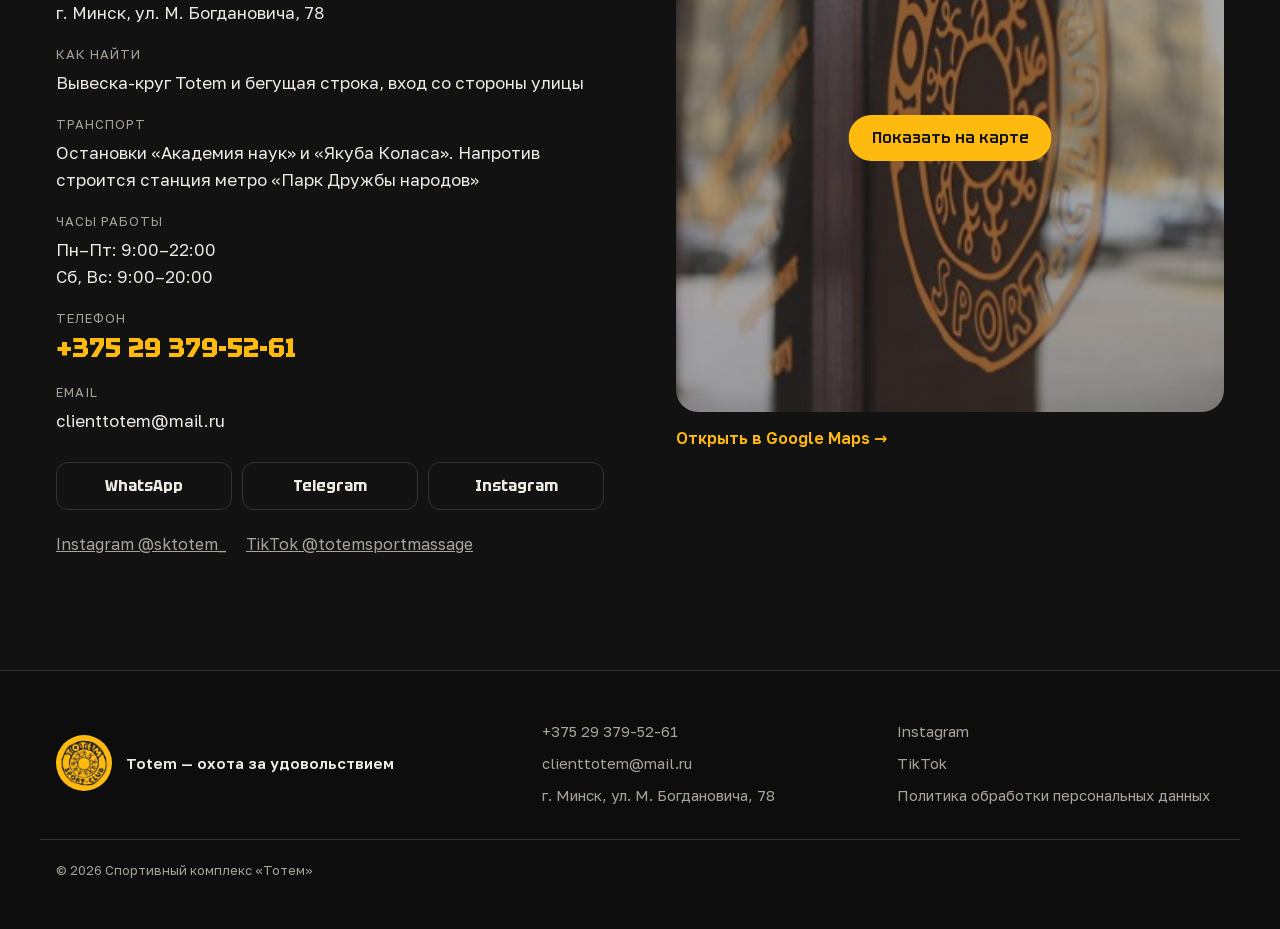
==== commit 1ec4dcca: "Название Totem латиницей в шапке, контактах и подвале Co-Authored-By: Claude Opus 5.5 <noreply@anthr" ====
--- a/index.html
+++ b/index.html
@@ -61,7 +61,7 @@
     <div class="container header__inner">
       <a class="logo" href="#top" aria-label="Тотем — на главную">
         <img src="assets/logo/logo.png" width="44" height="44" alt="">
-        <span class="logo__text">Тотем</span>
+        <span class="logo__text">Totem</span>
       </a>
 
       <nav class="nav" id="nav" aria-label="Основное меню">
@@ -463,7 +463,7 @@
       <div class="container contacts">
         <div class="contacts__info">
           <p class="eyebrow">Контакты</p>
-          <h2 class="section__title" id="contacts-title">Ждём вас в «Тотеме»</h2>
+          <h2 class="section__title" id="contacts-title">Ждём вас в Totem</h2>
 
           <dl class="contacts__list">
             <div>
@@ -472,7 +472,7 @@
             </div>
             <div>
               <dt>Как найти</dt>
-              <dd>Вывеска-круг «Тотем» и бегущая строка, вход со стороны улицы</dd>
+              <dd>Вывеска-круг Totem и бегущая строка, вход со стороны улицы</dd>
             </div>
             <div>
               <dt>Транспорт</dt>
@@ -521,7 +521,7 @@
     <div class="container footer__inner">
       <div class="footer__brand">
         <img src="assets/logo/logo.png" width="56" height="56" alt="Логотип «Тотем Sport-Club»" loading="lazy">
-        <p>Тотем — охота за удовольствием</p>
+        <p>Totem — охота за удовольствием</p>
       </div>
       <div class="footer__col">
         <a href="tel:+375293795261">+375 29 379-52-61</a>
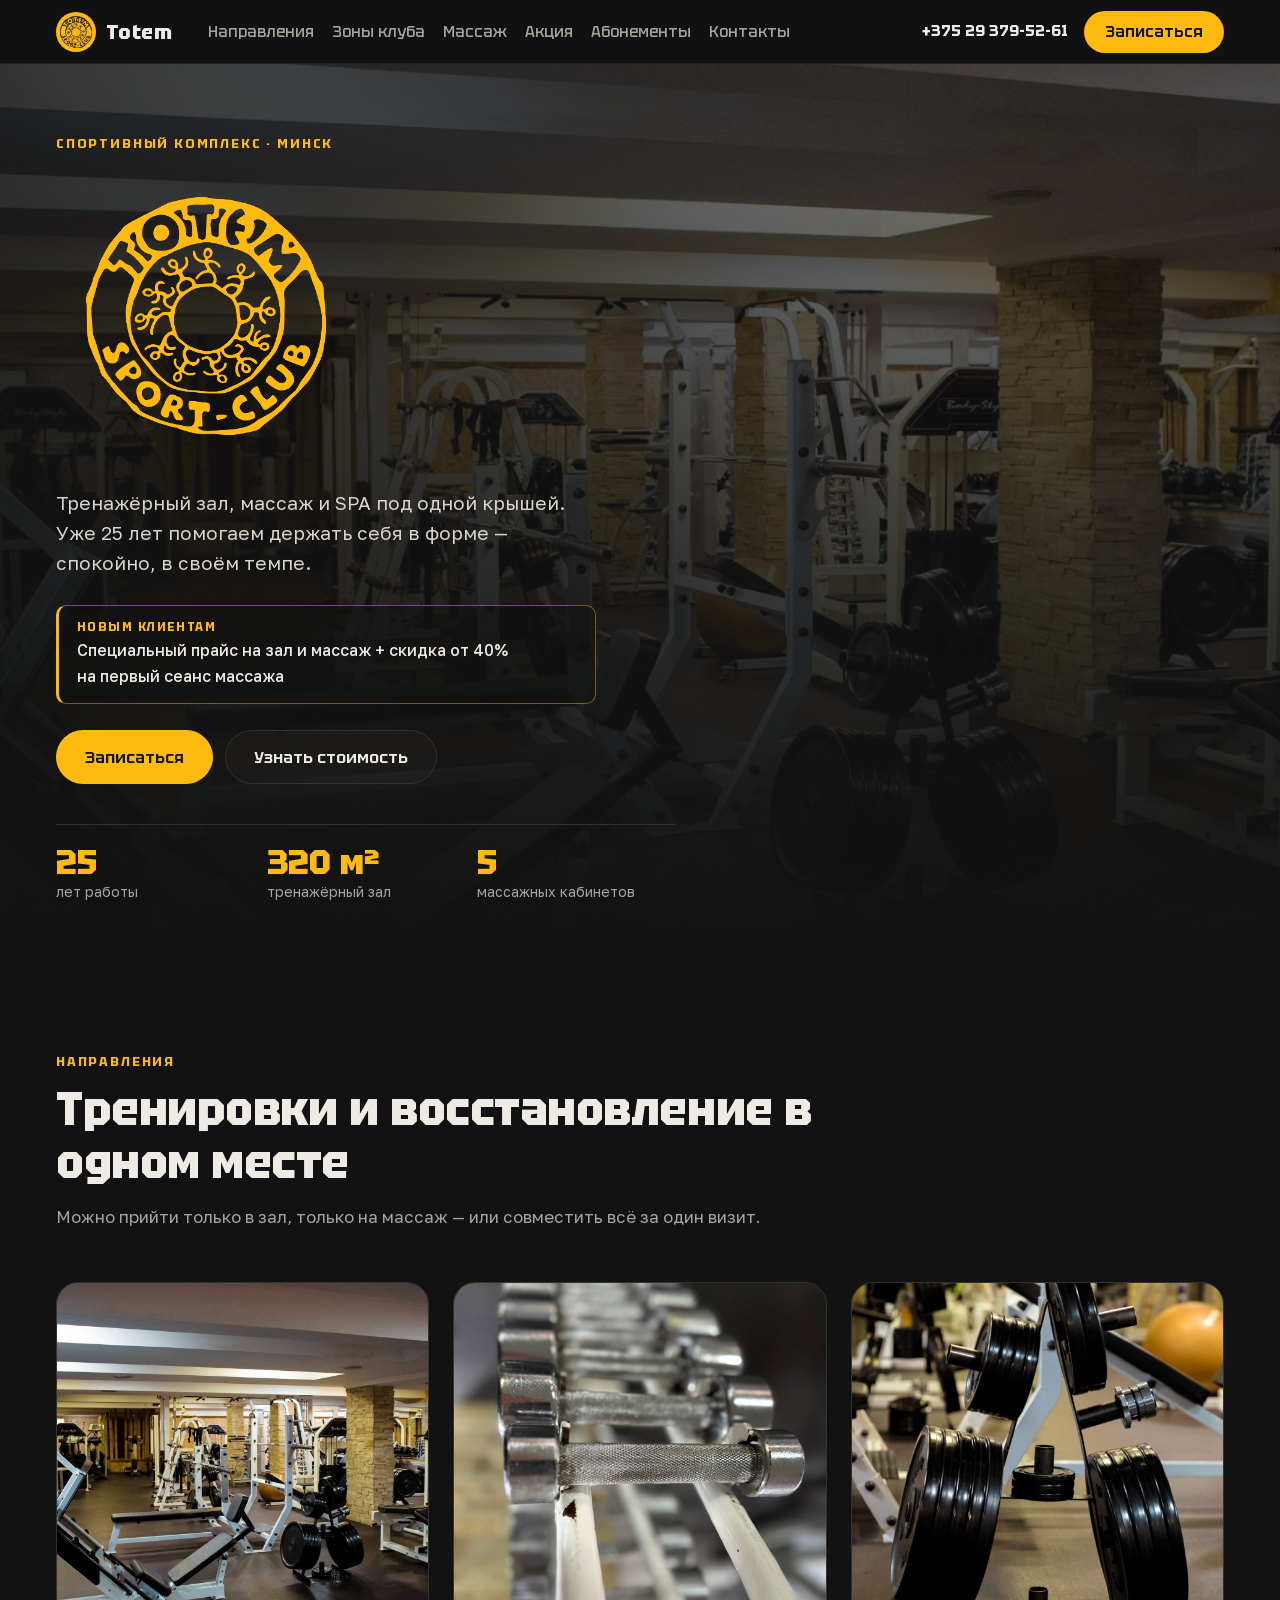
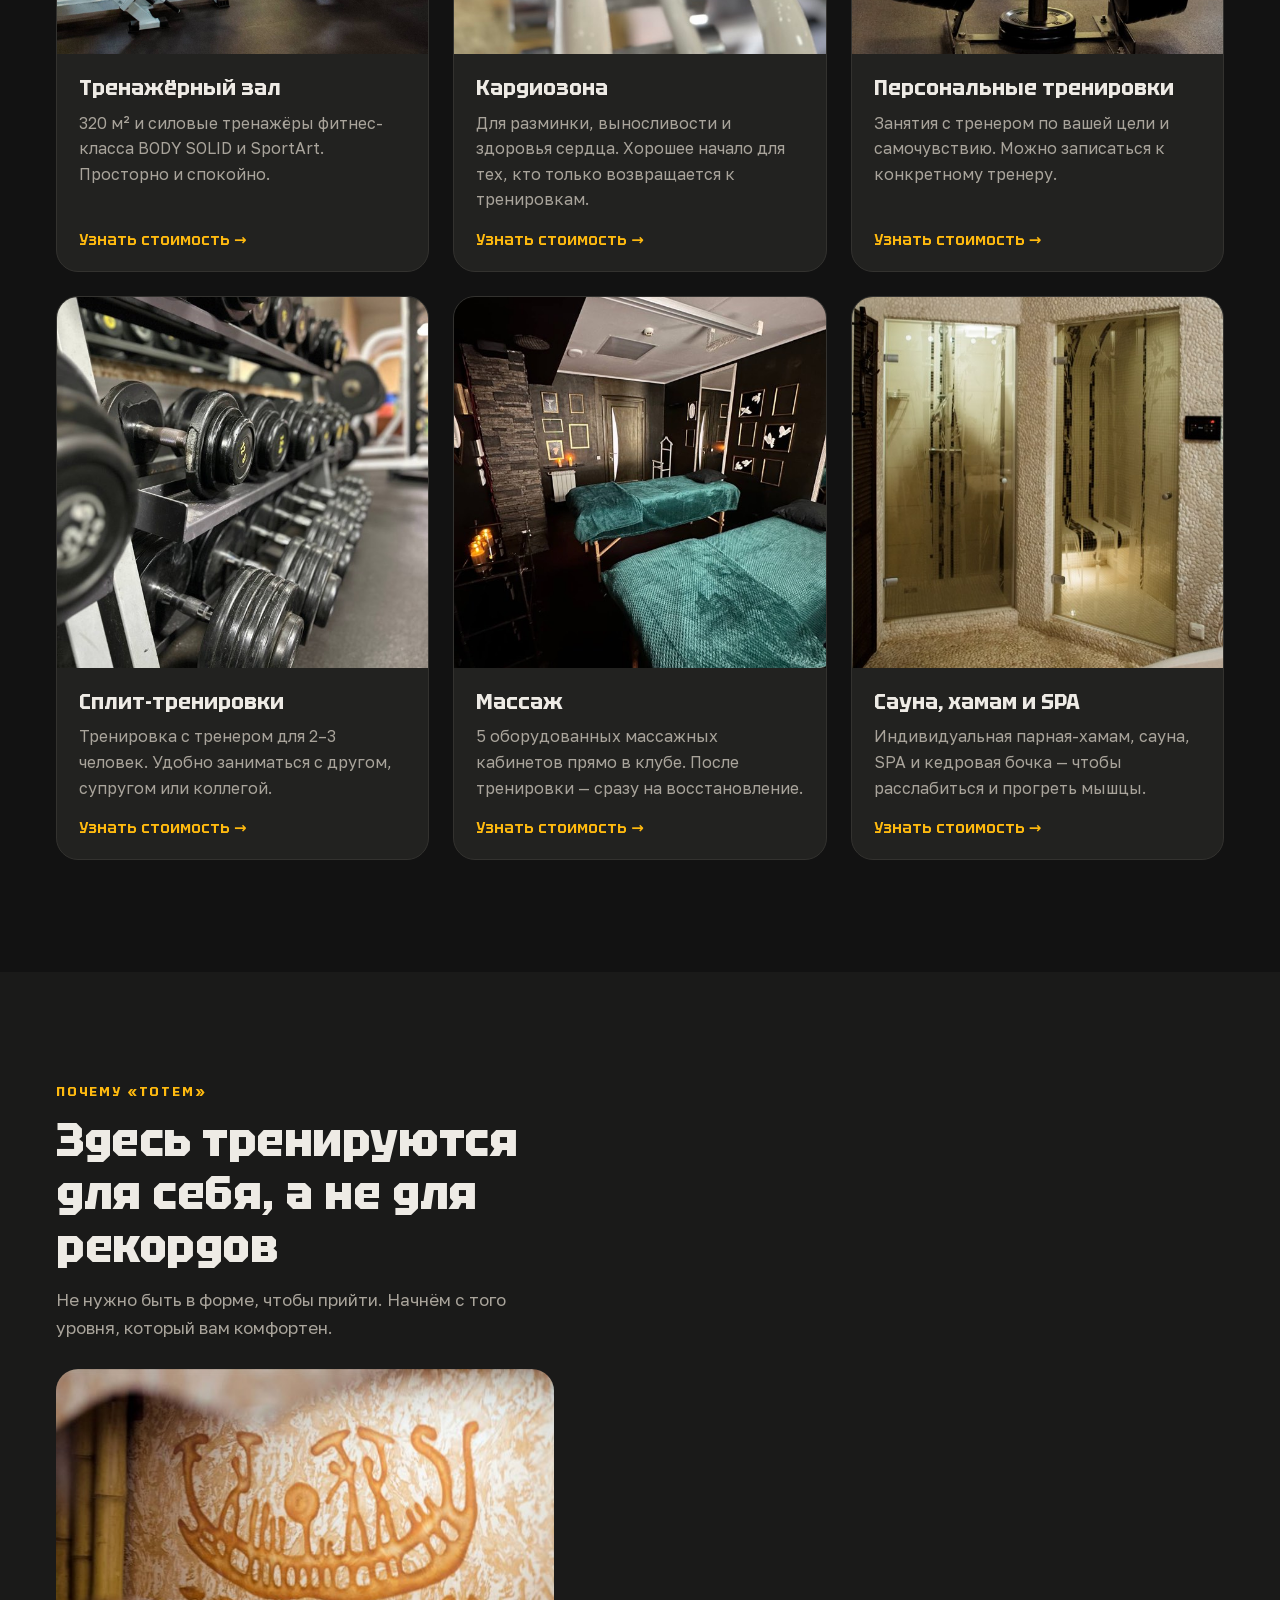
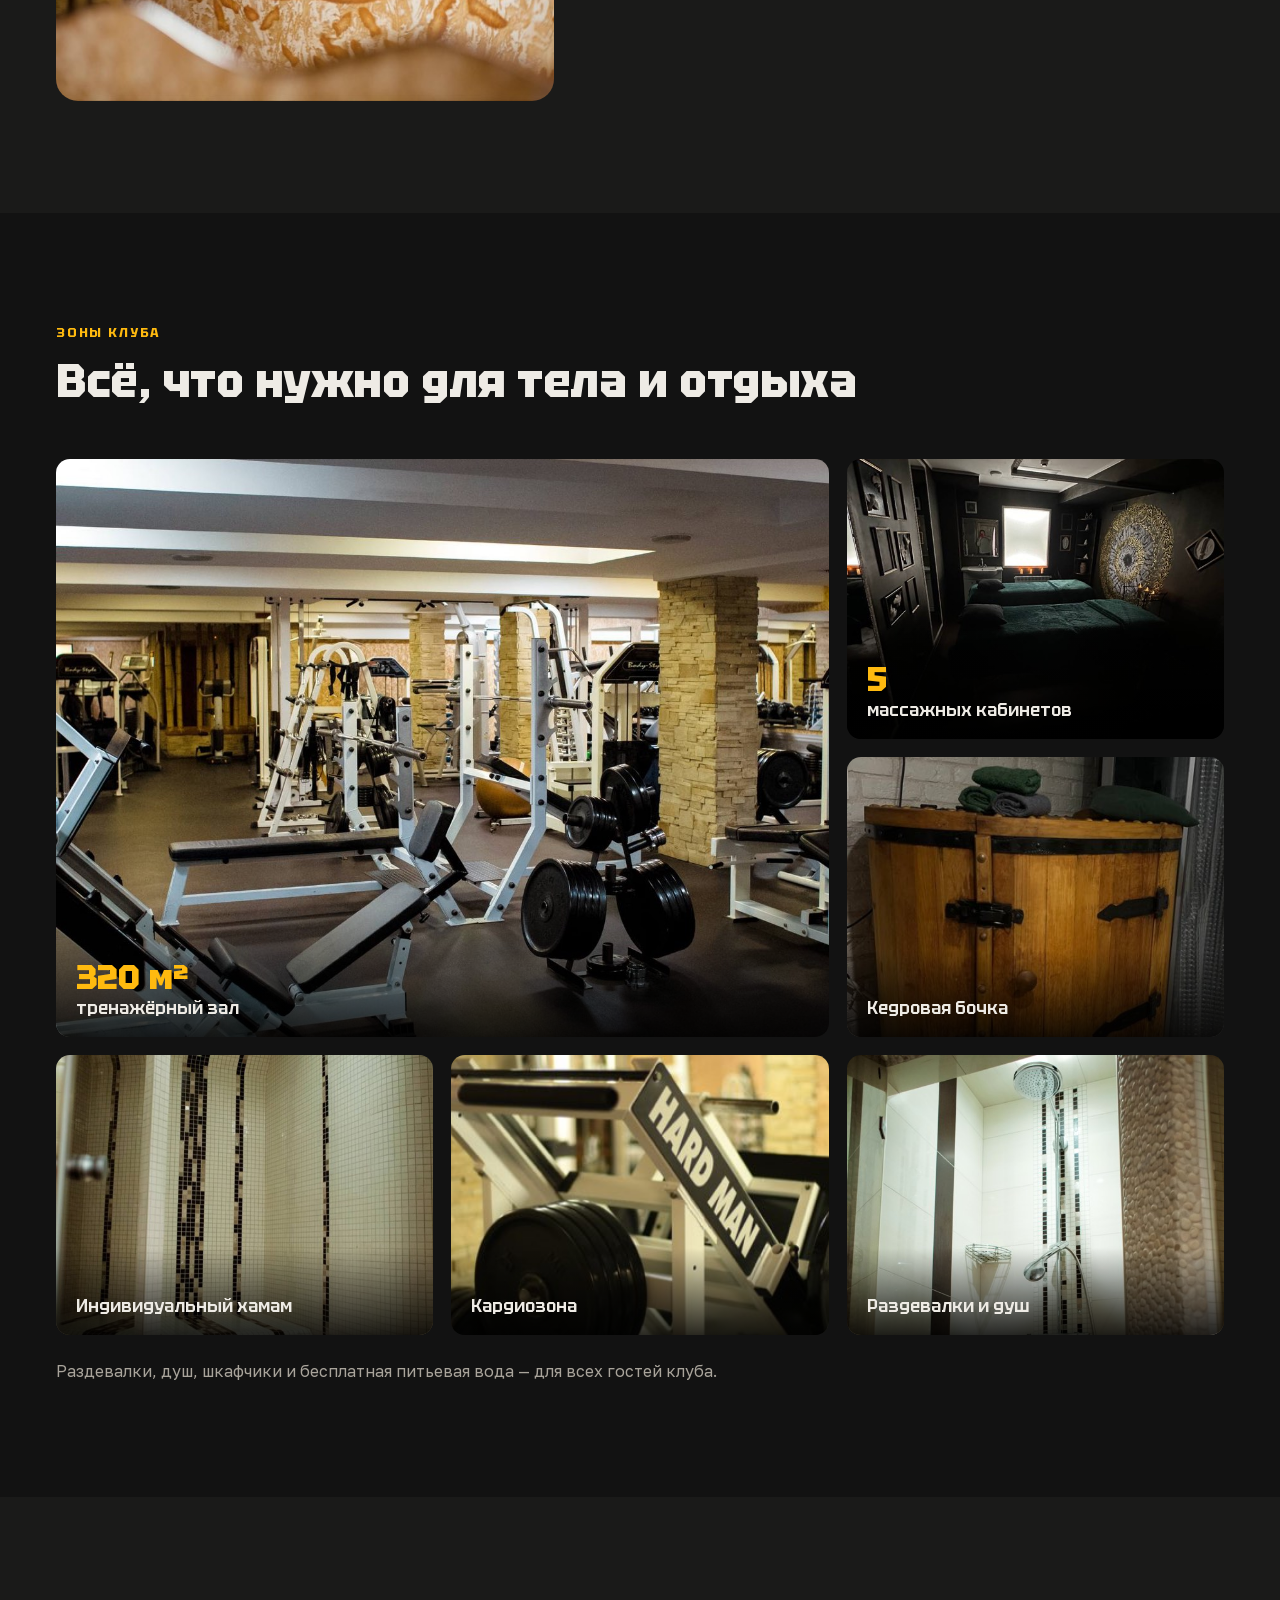
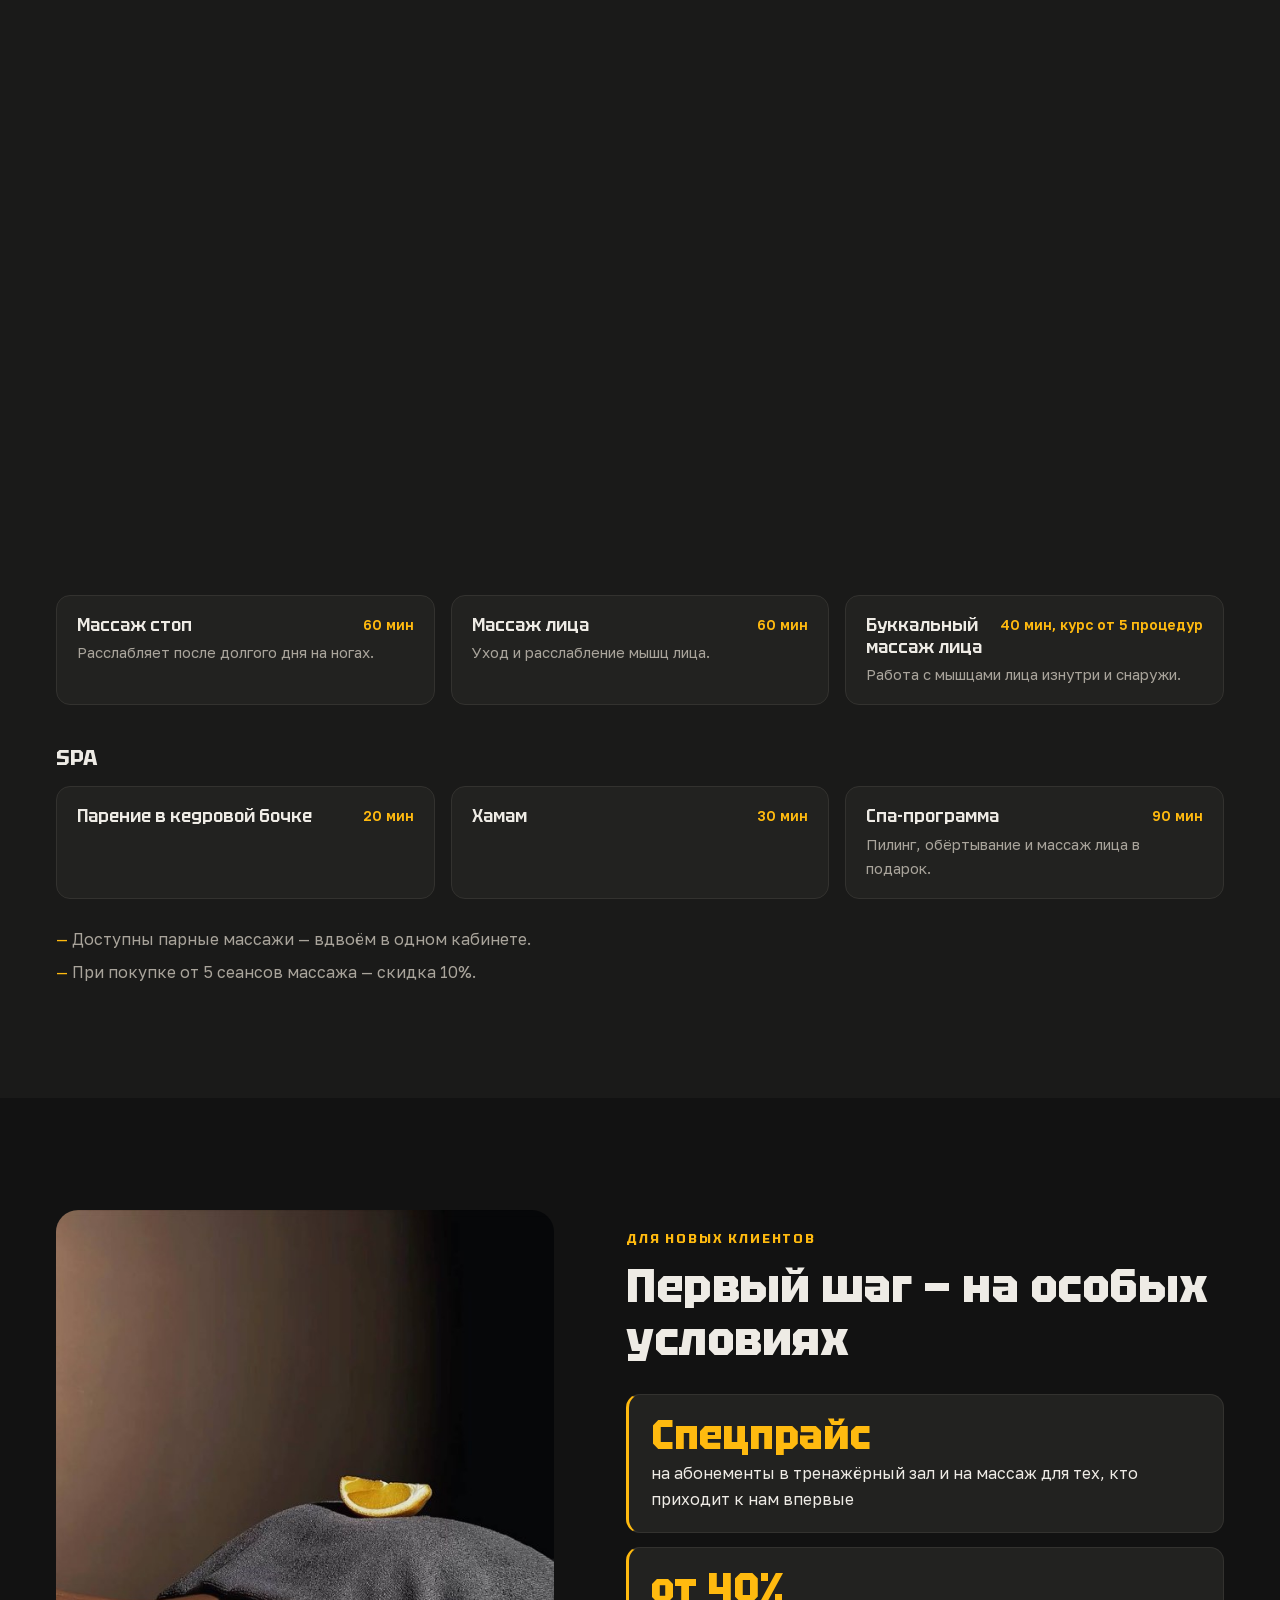
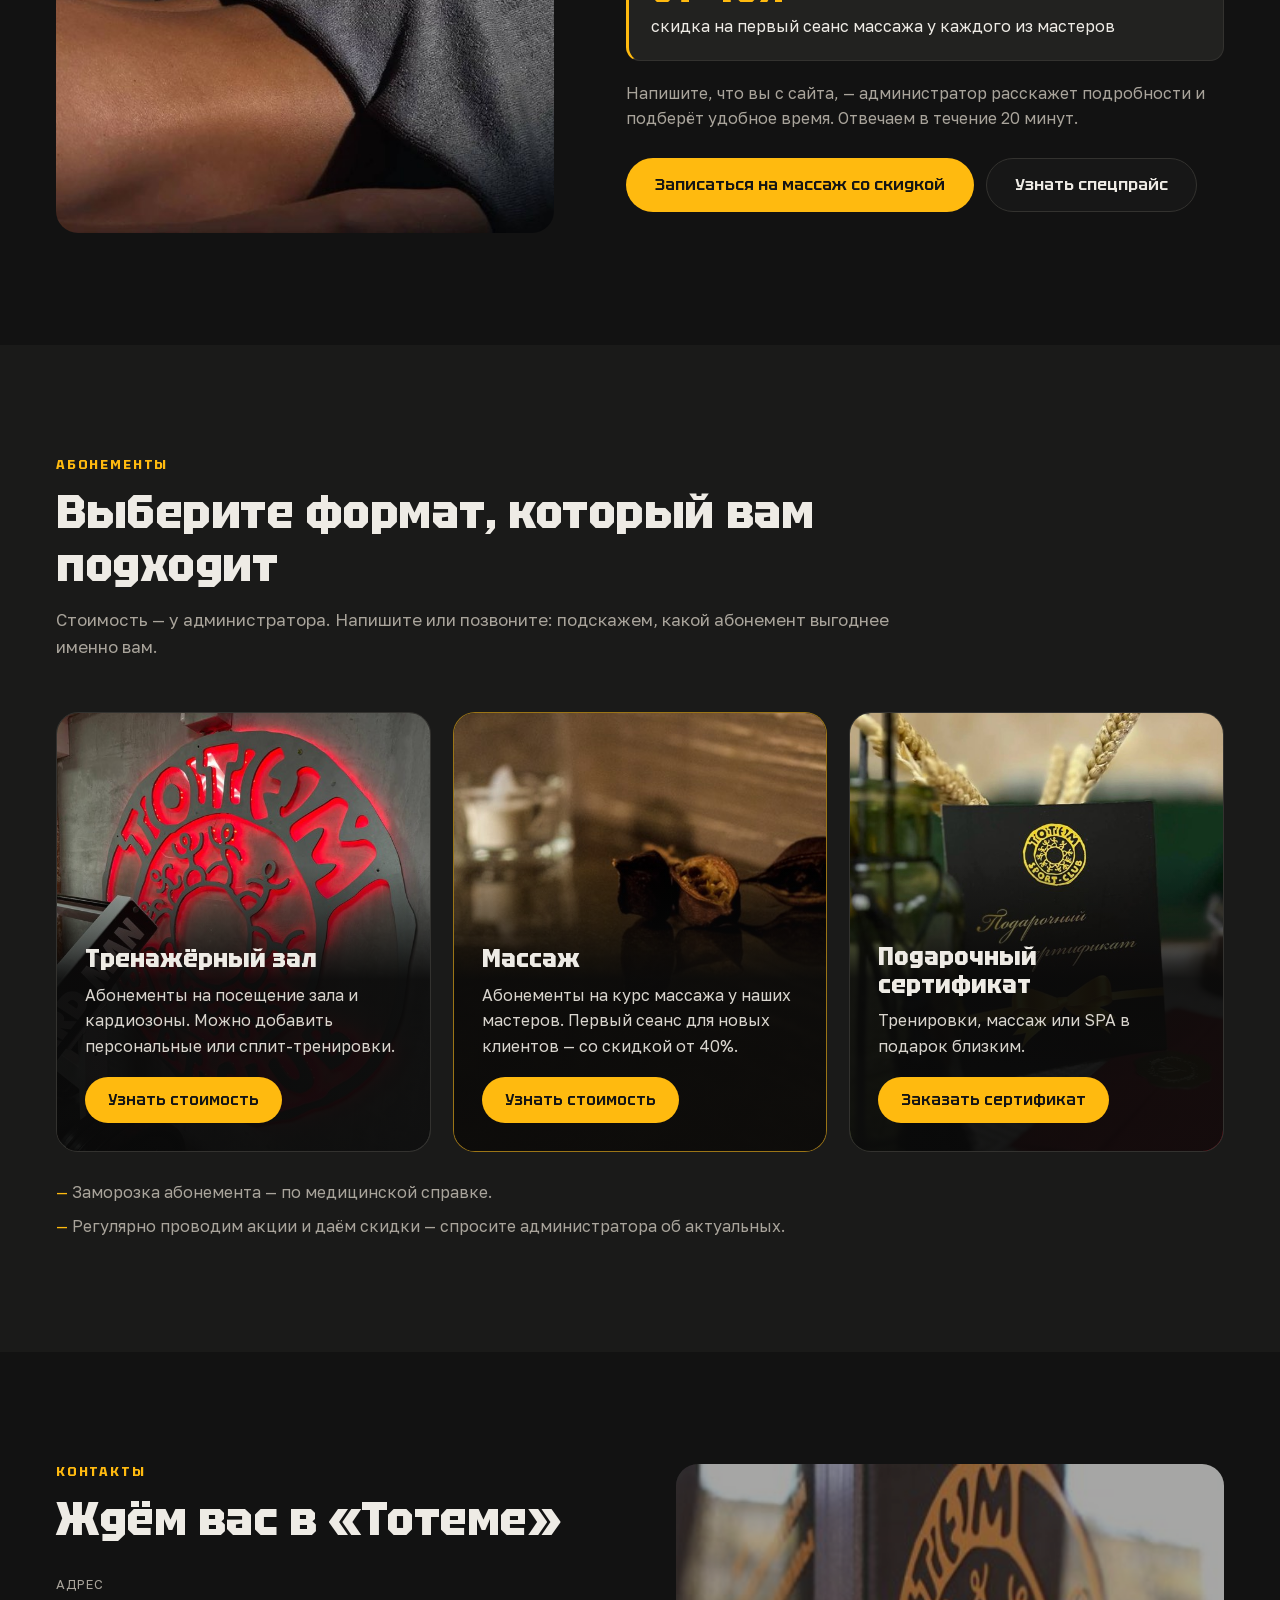
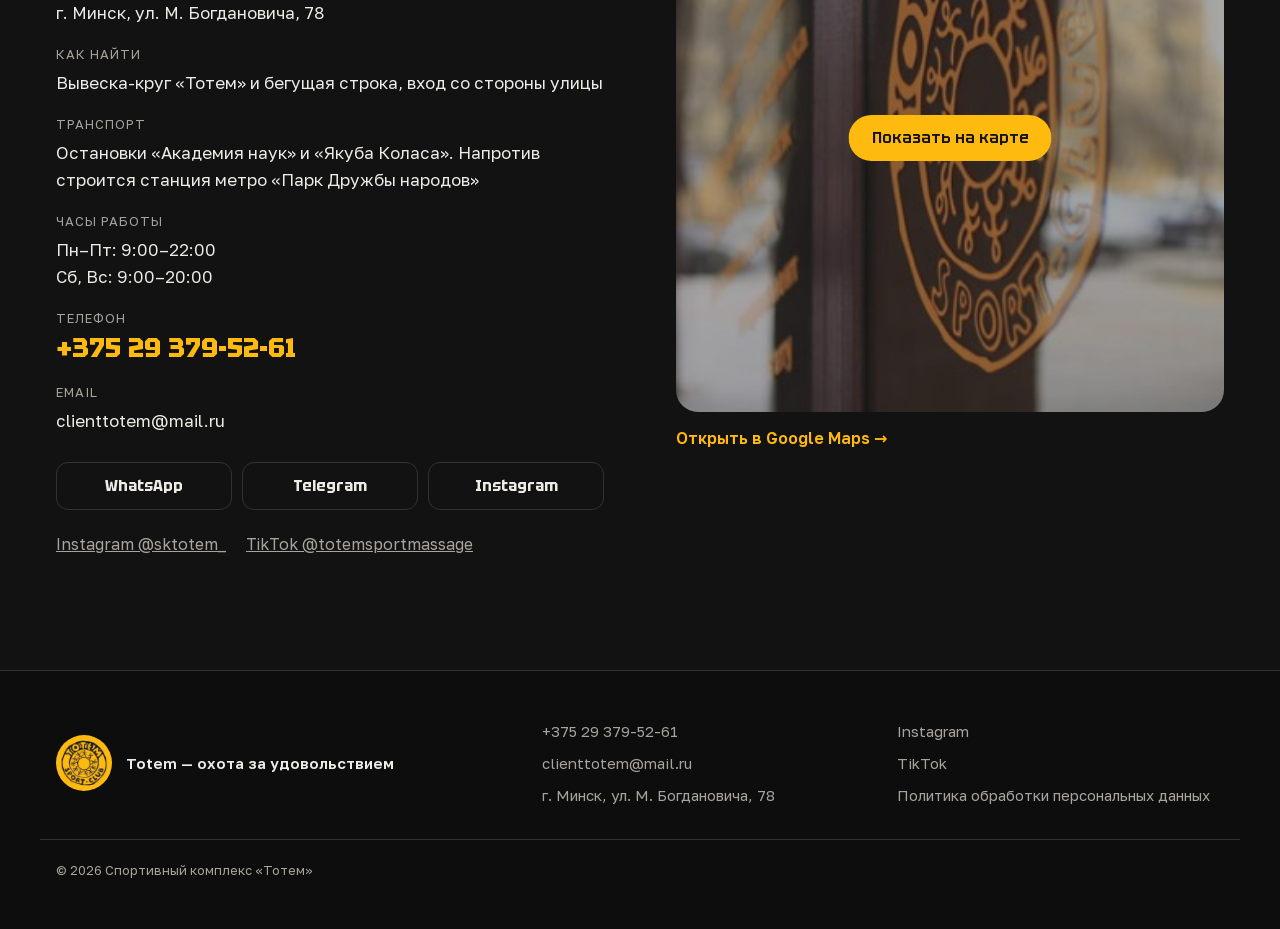
==== commit d52609d2: "Контакты: название «Тотем» снова на русском Co-Authored-By: Claude Opus 5.5 <noreply@anthropic.com>" ====
--- a/index.html
+++ b/index.html
@@ -463,7 +463,7 @@
       <div class="container contacts">
         <div class="contacts__info">
           <p class="eyebrow">Контакты</p>
-          <h2 class="section__title" id="contacts-title">Ждём вас в Totem</h2>
+          <h2 class="section__title" id="contacts-title">Ждём вас в «Тотеме»</h2>
 
           <dl class="contacts__list">
             <div>
@@ -472,7 +472,7 @@
             </div>
             <div>
               <dt>Как найти</dt>
-              <dd>Вывеска-круг Totem и бегущая строка, вход со стороны улицы</dd>
+              <dd>Вывеска-круг «Тотем» и бегущая строка, вход со стороны улицы</dd>
             </div>
             <div>
               <dt>Транспорт</dt>
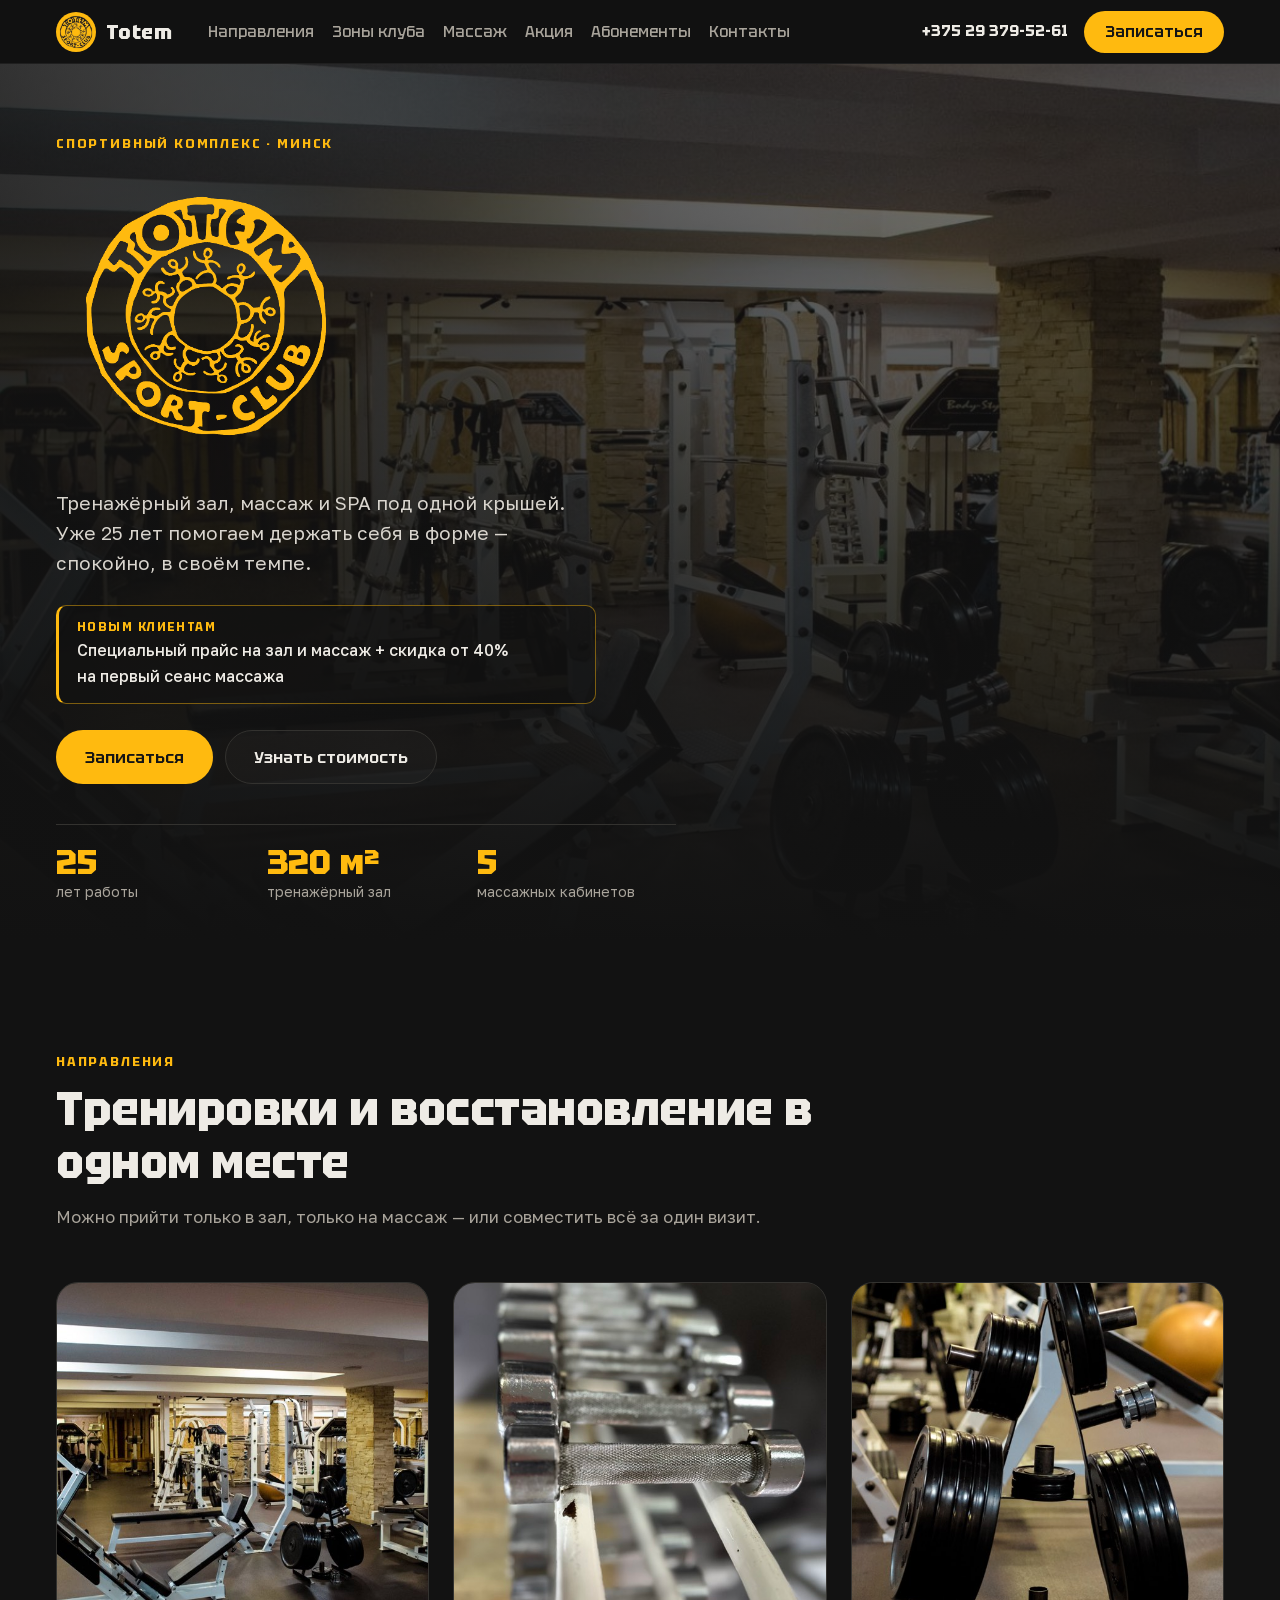
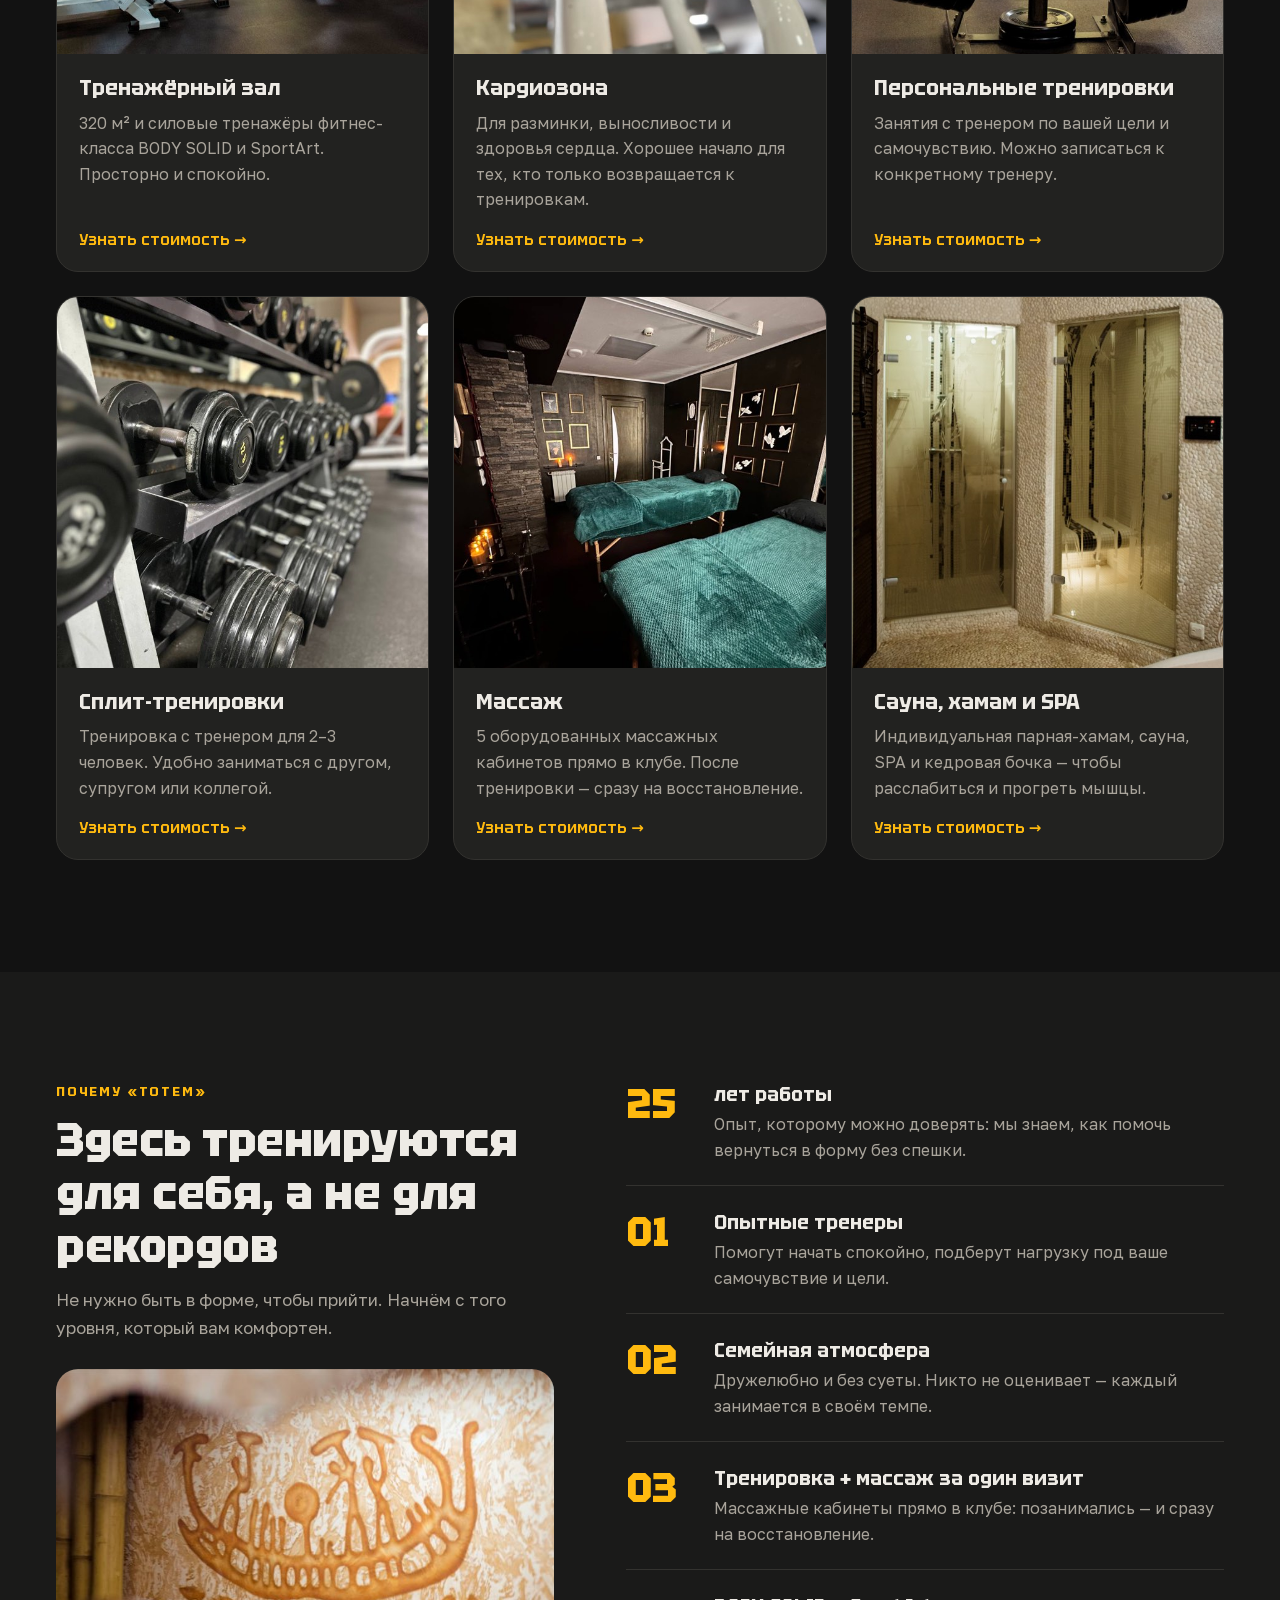
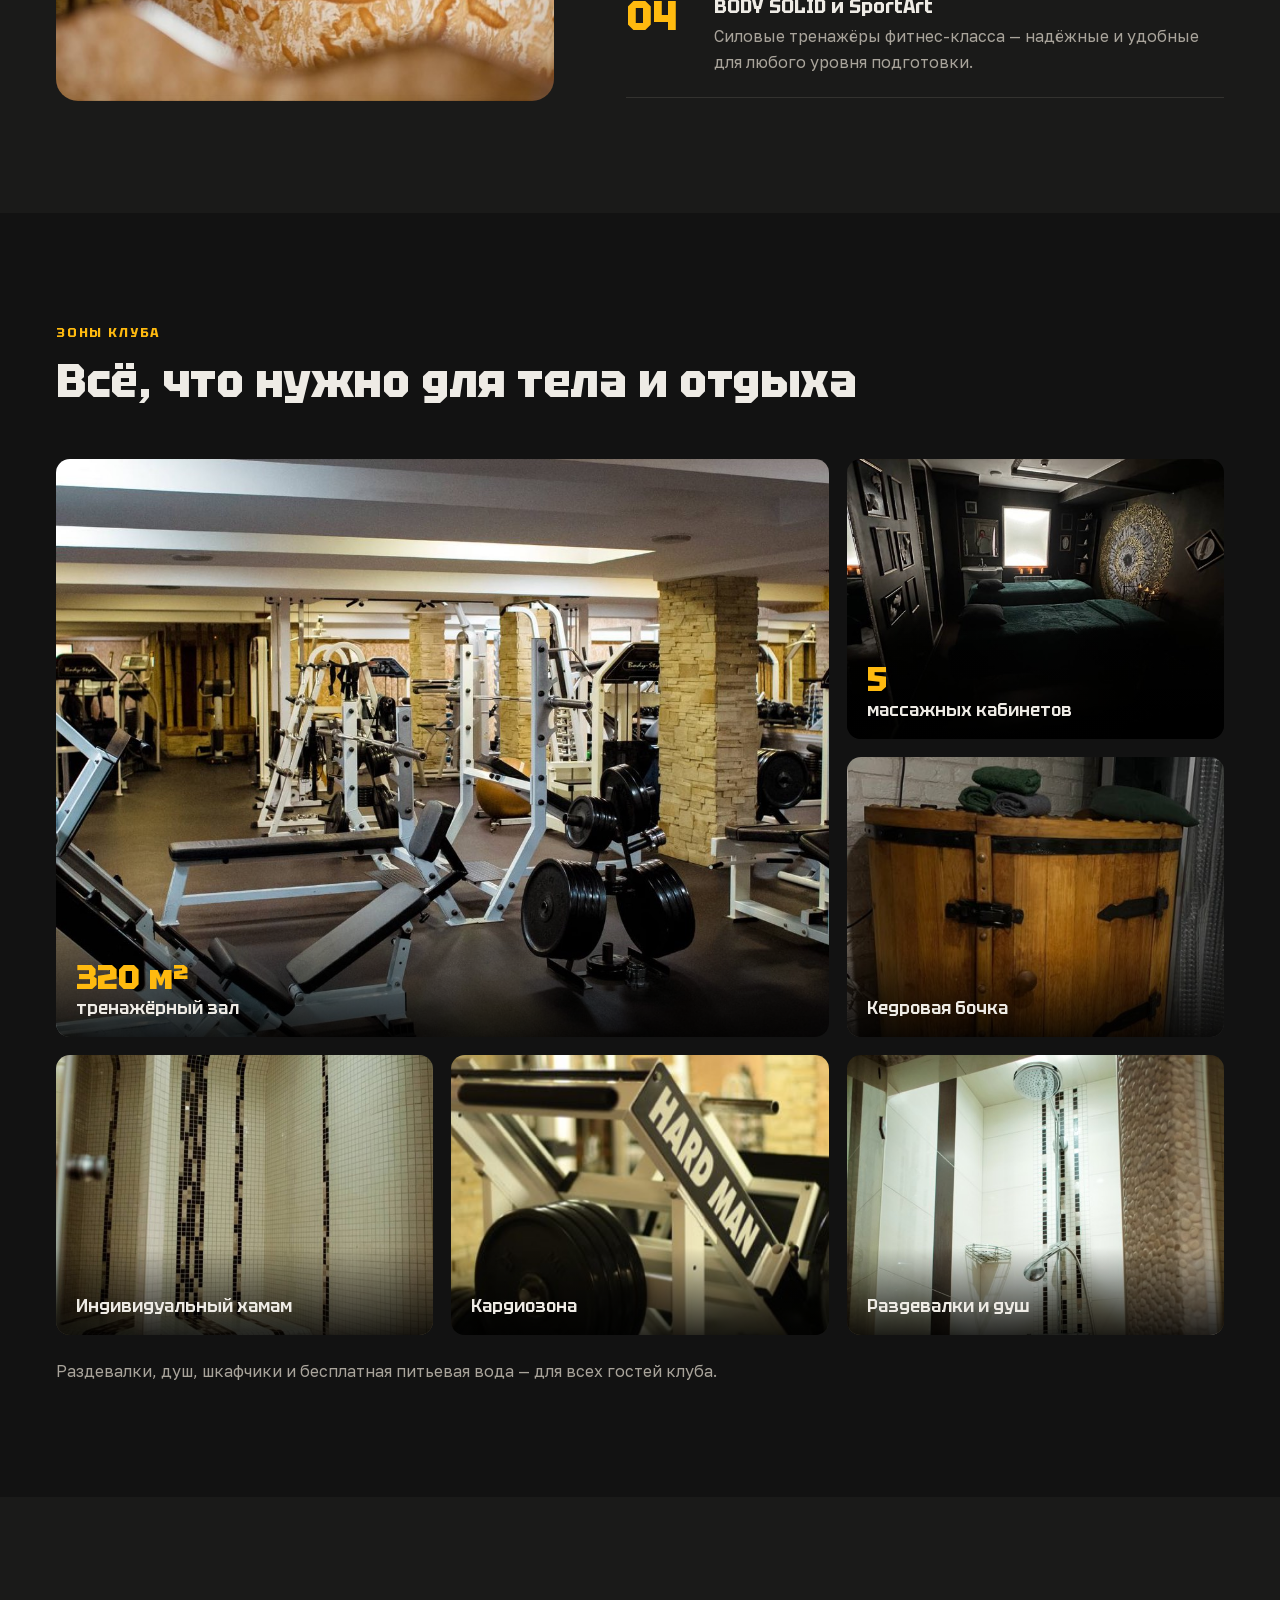
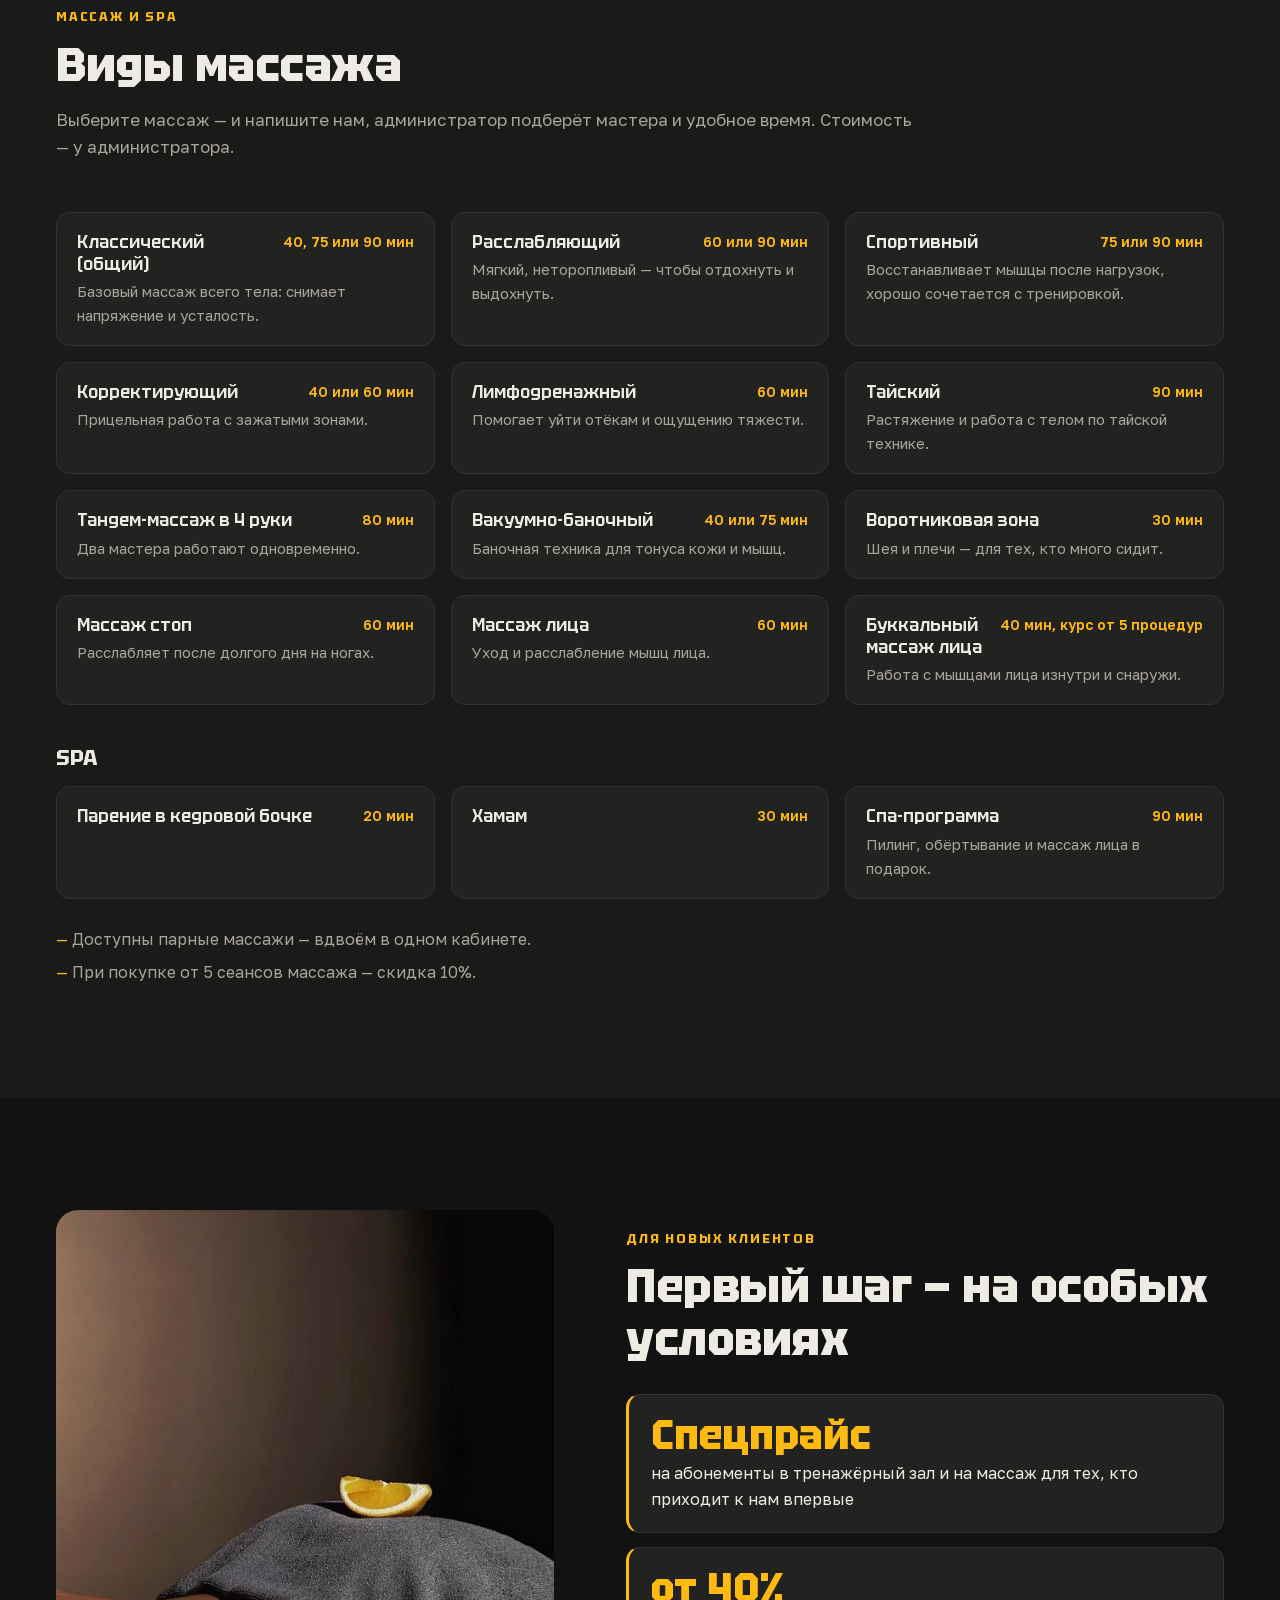
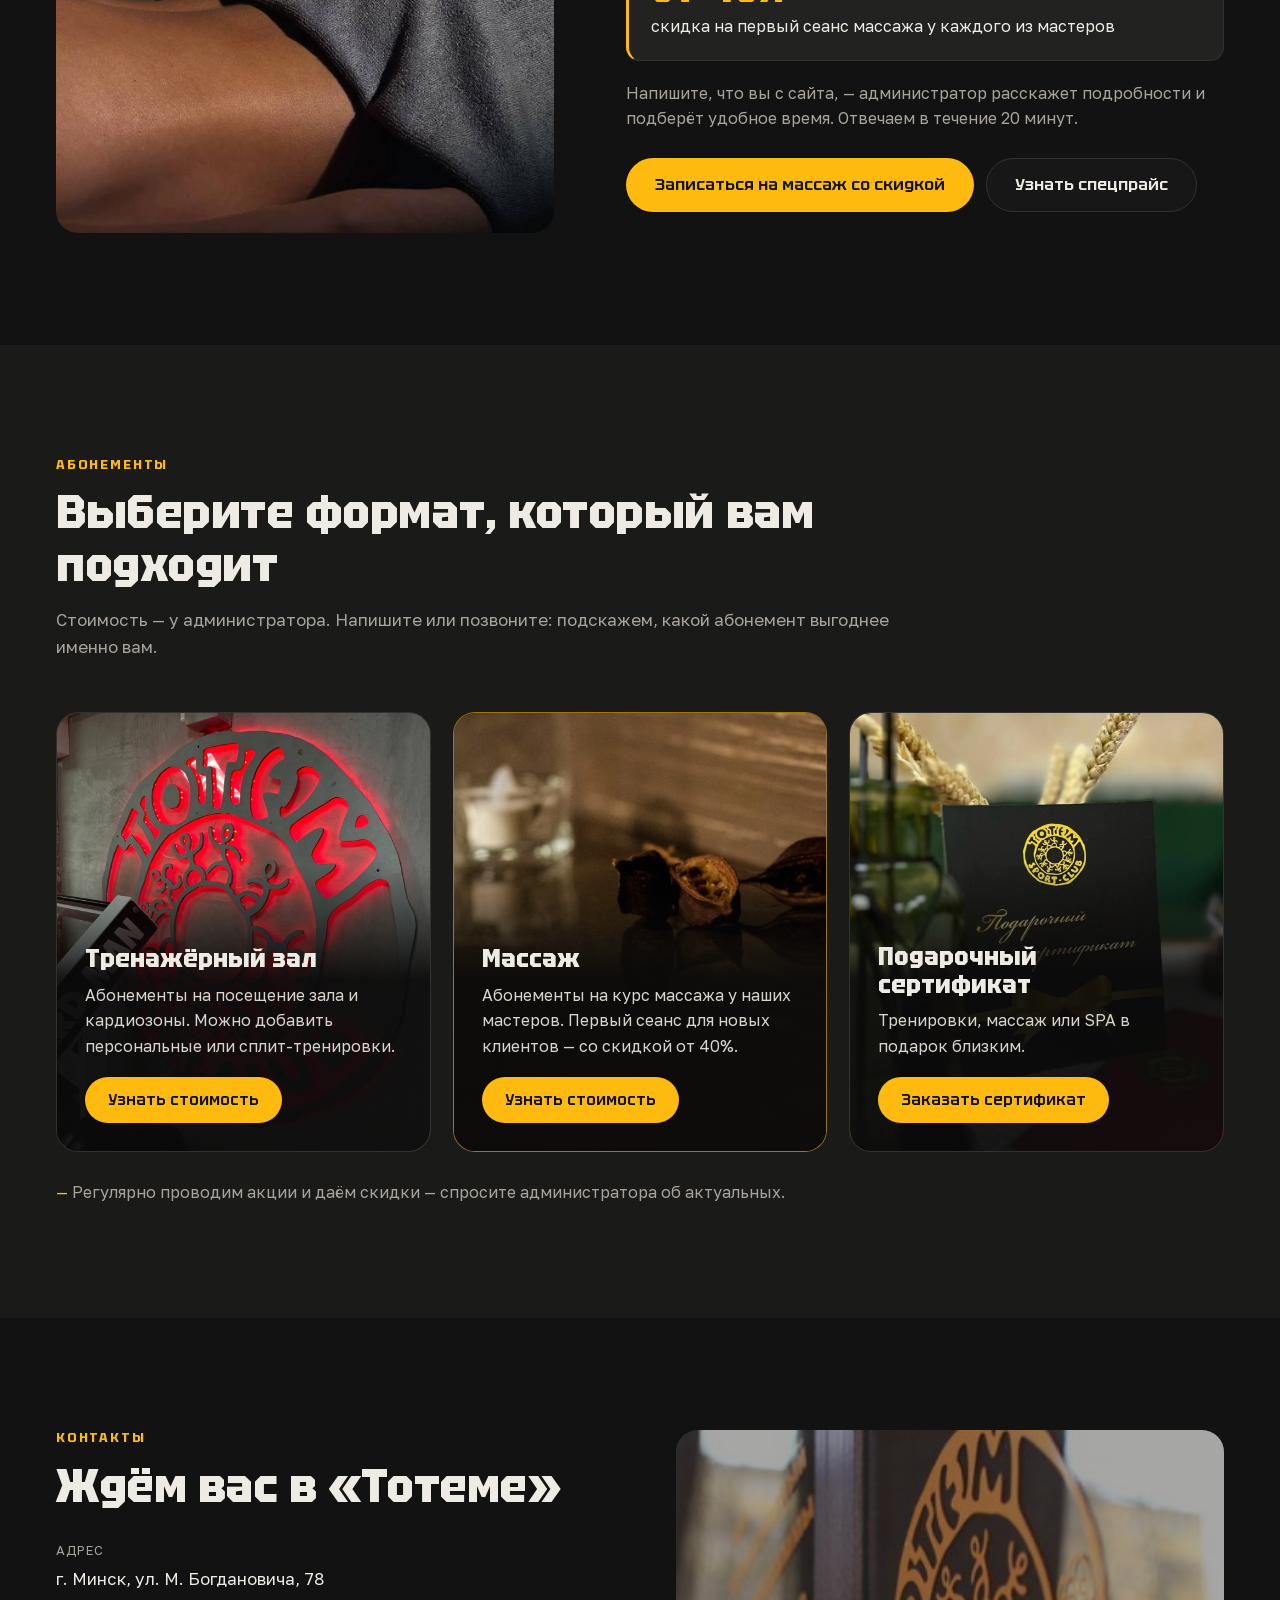
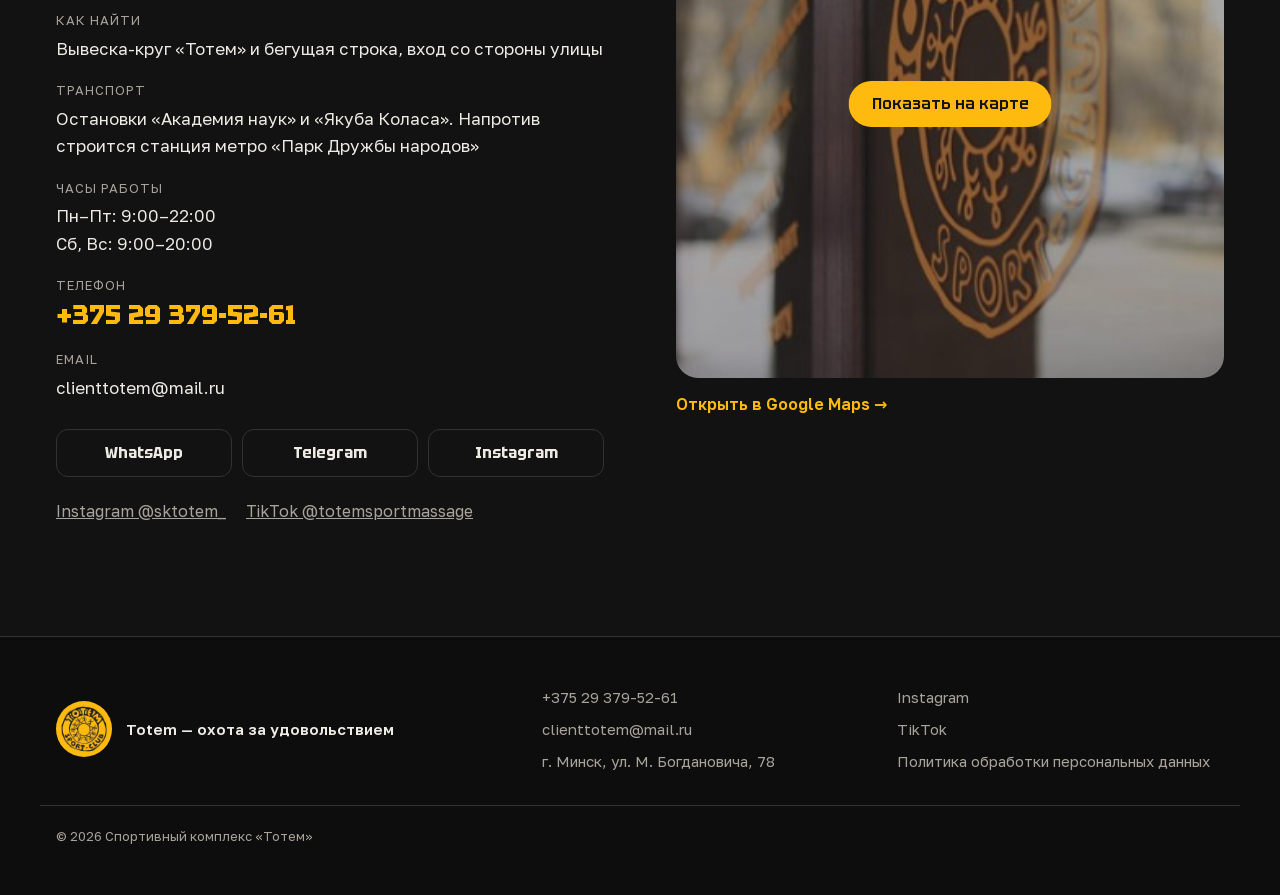
==== commit 279e7e37: "Убрано условие заморозки абонемента Co-Authored-By: Claude Opus 5.5 <noreply@anthropic.com>" ====
--- a/index.html
+++ b/index.html
@@ -452,7 +452,6 @@
         </div>
 
         <ul class="plans__notes">
-          <li>Заморозка абонемента — по медицинской справке.</li>
           <li>Регулярно проводим акции и даём скидки — спросите администратора об актуальных.</li>
         </ul>
       </div>
